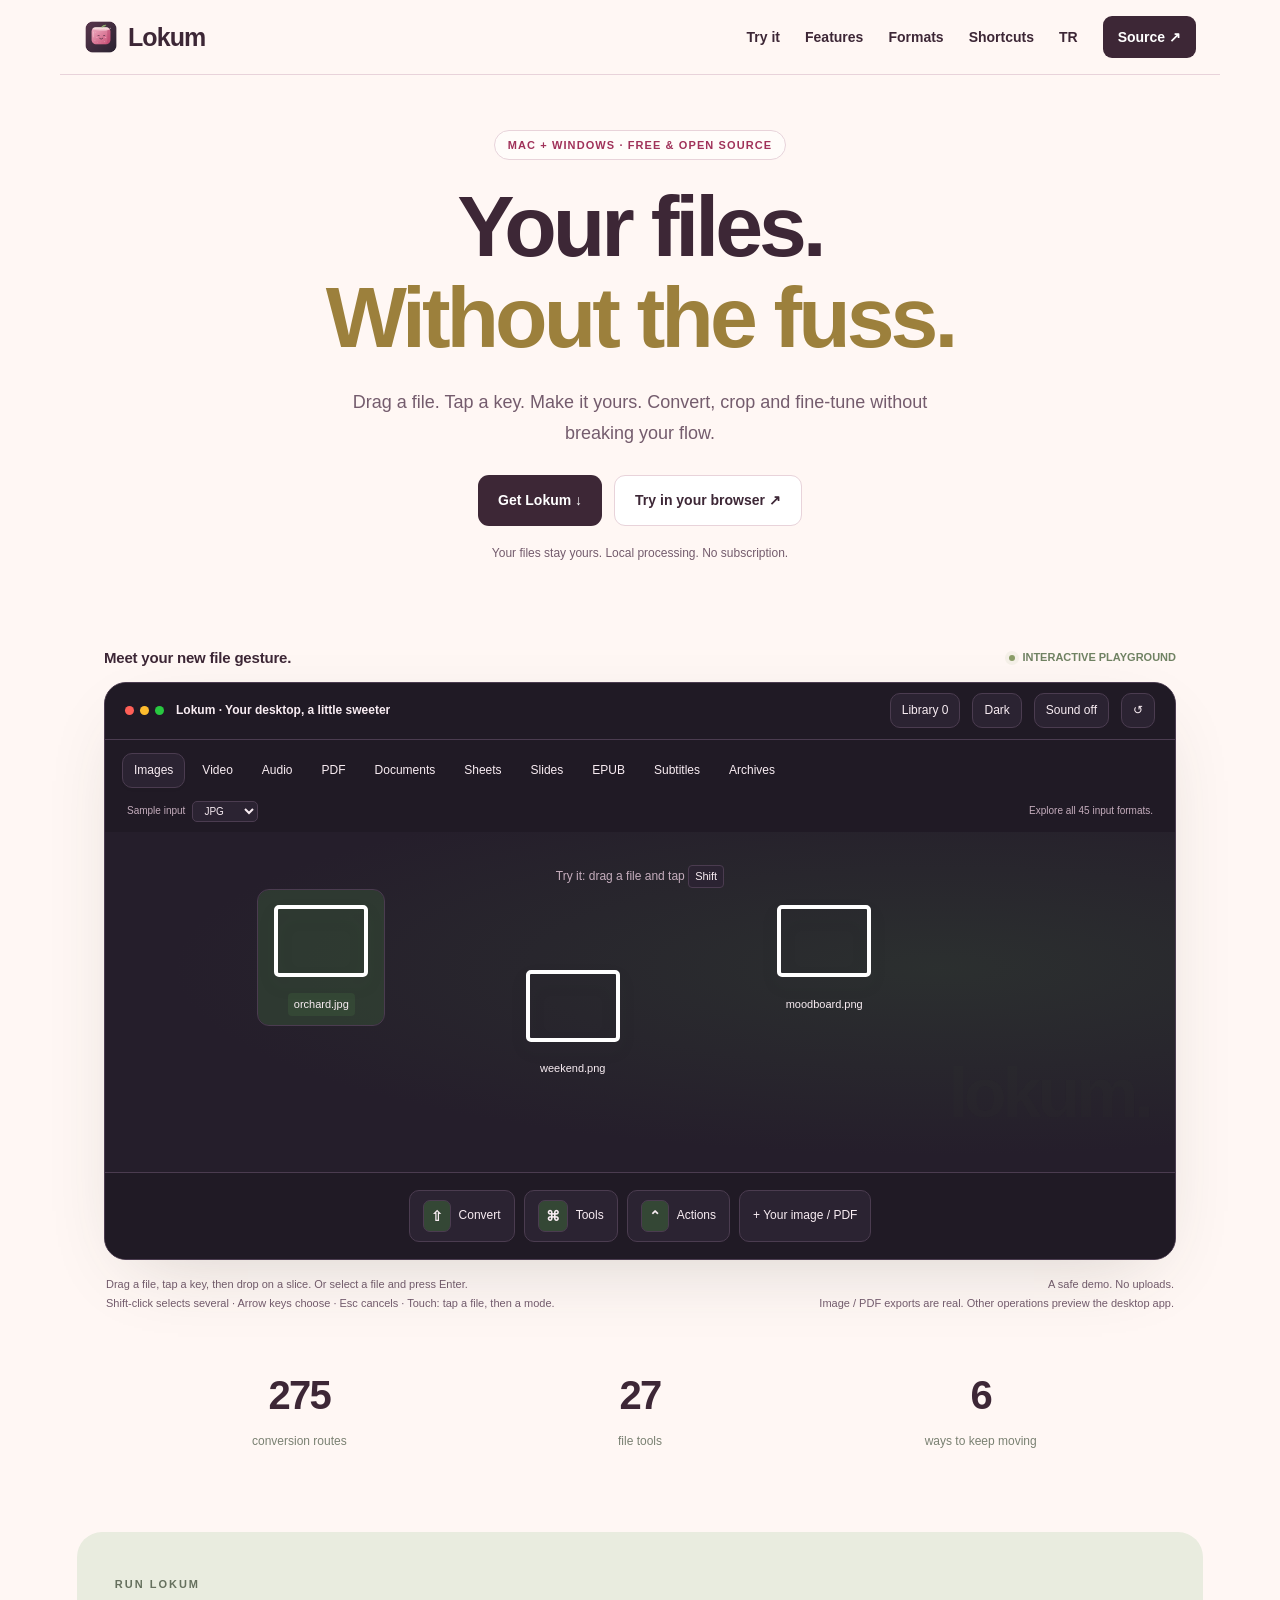
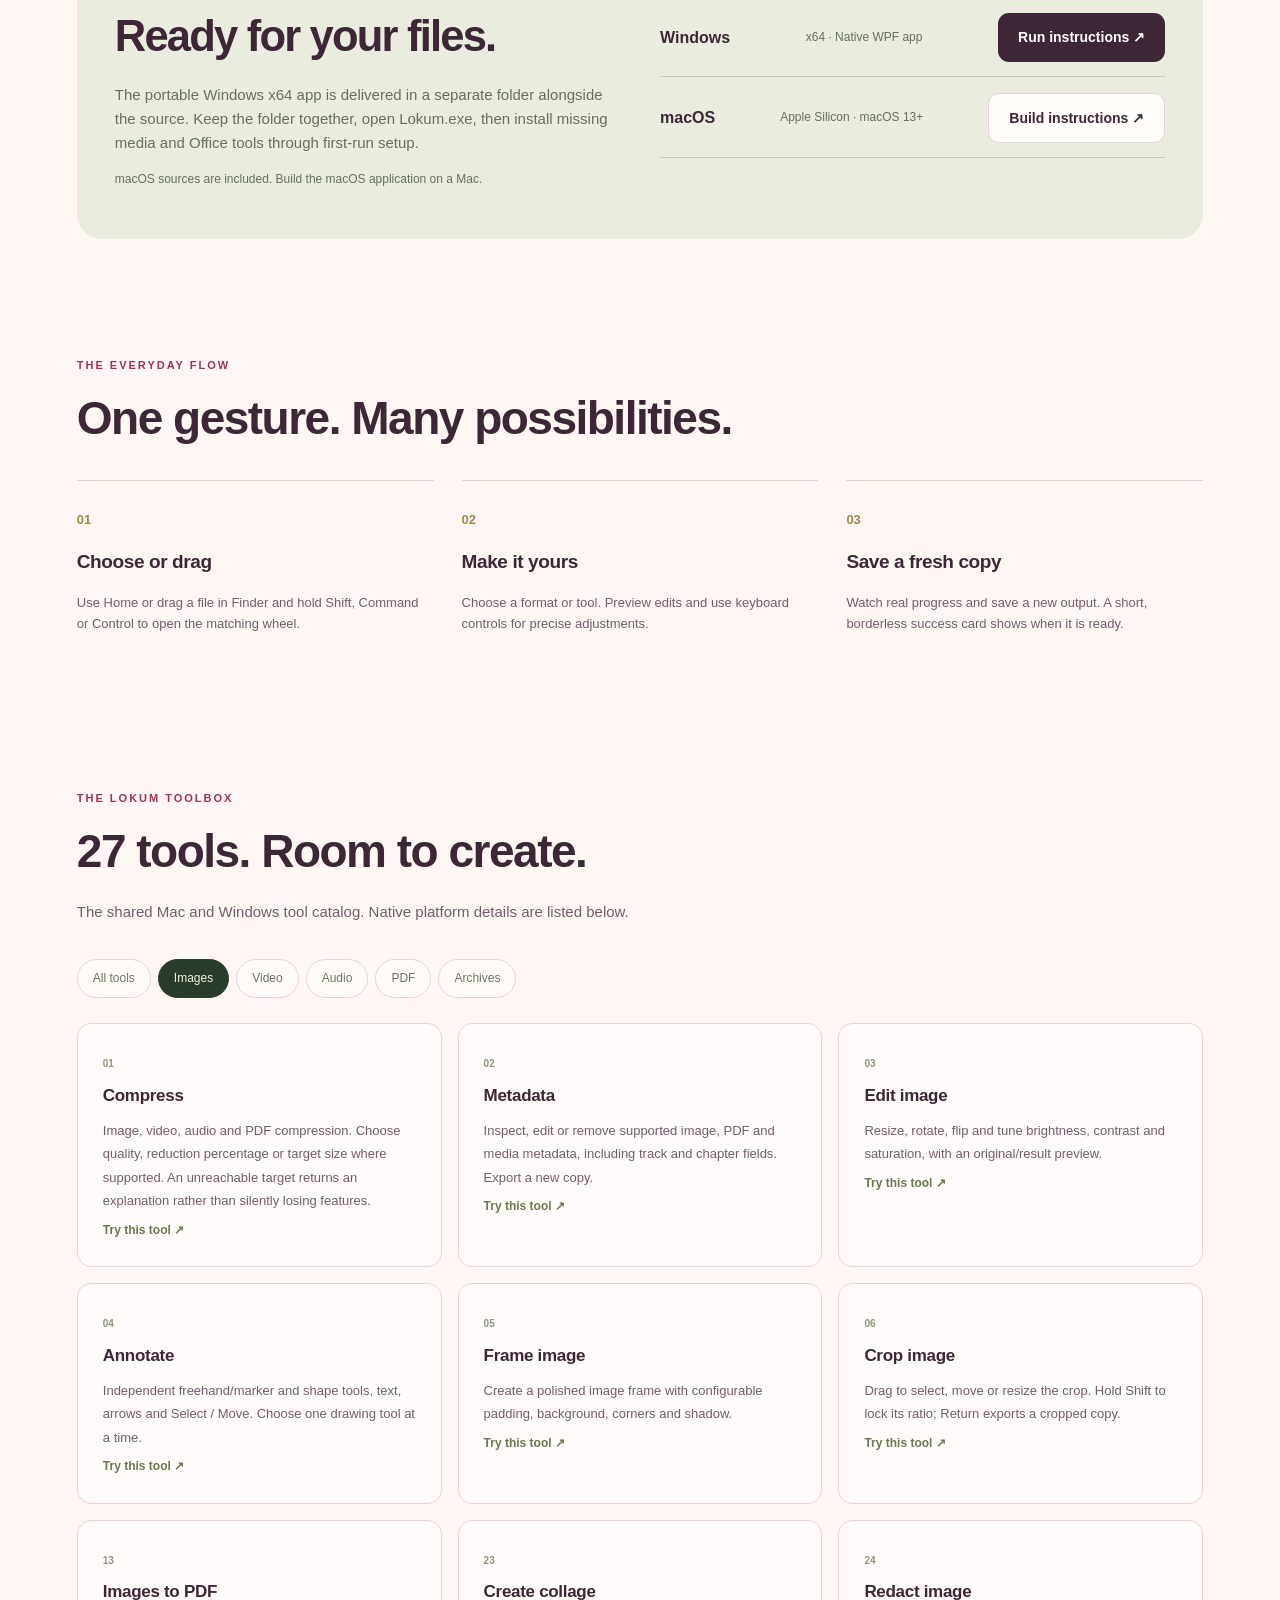
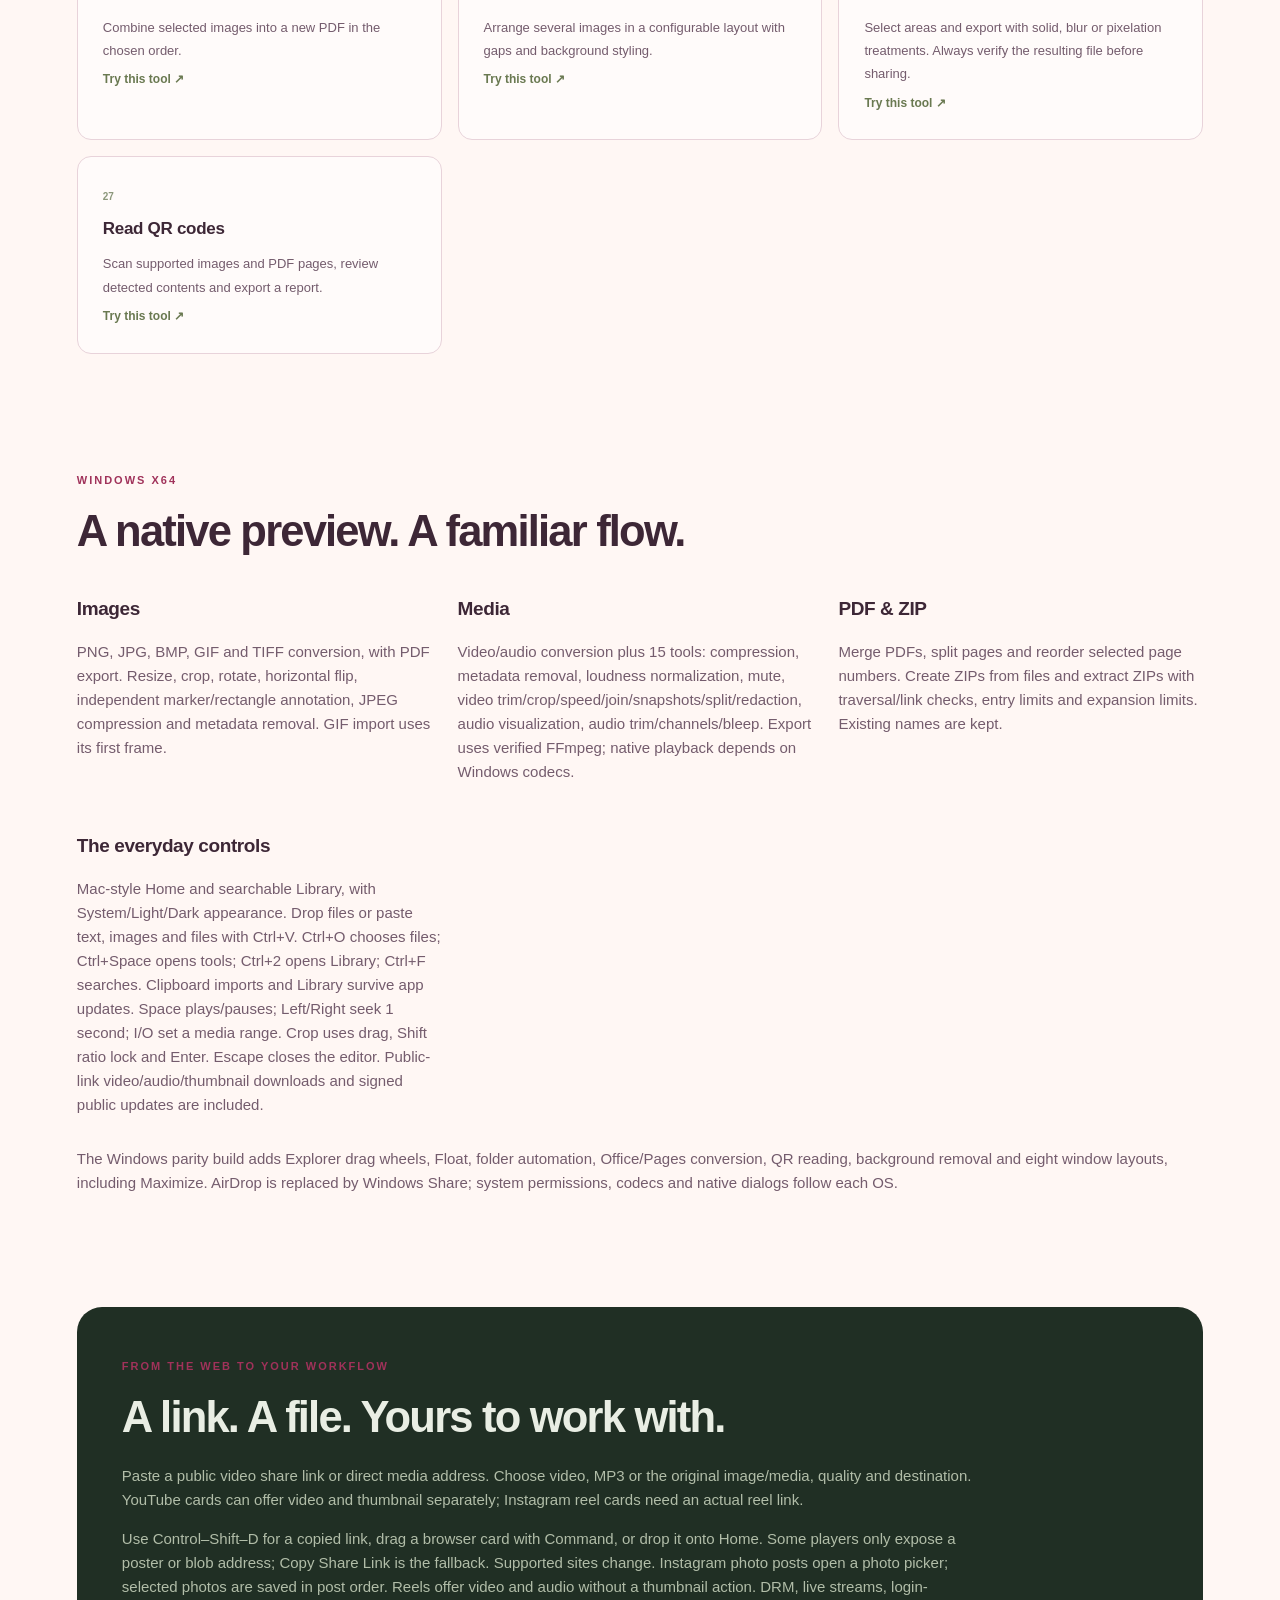
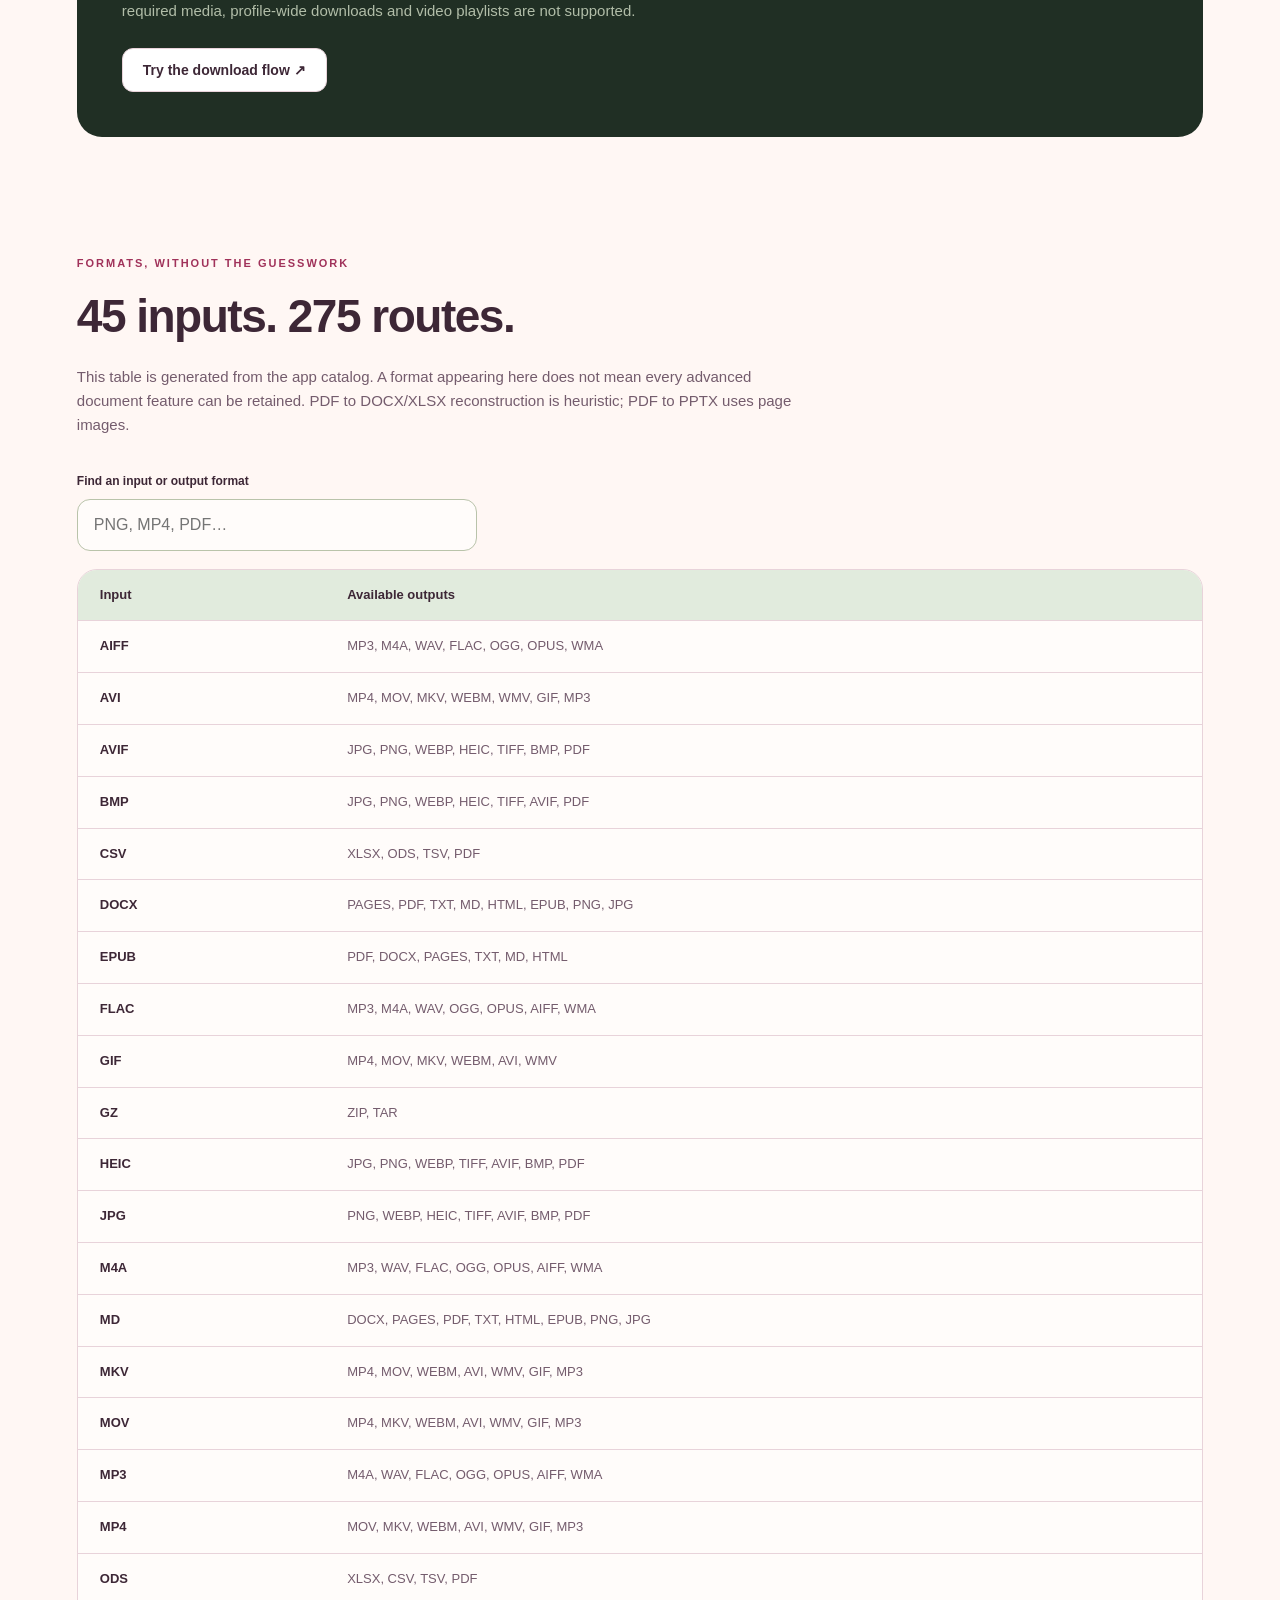
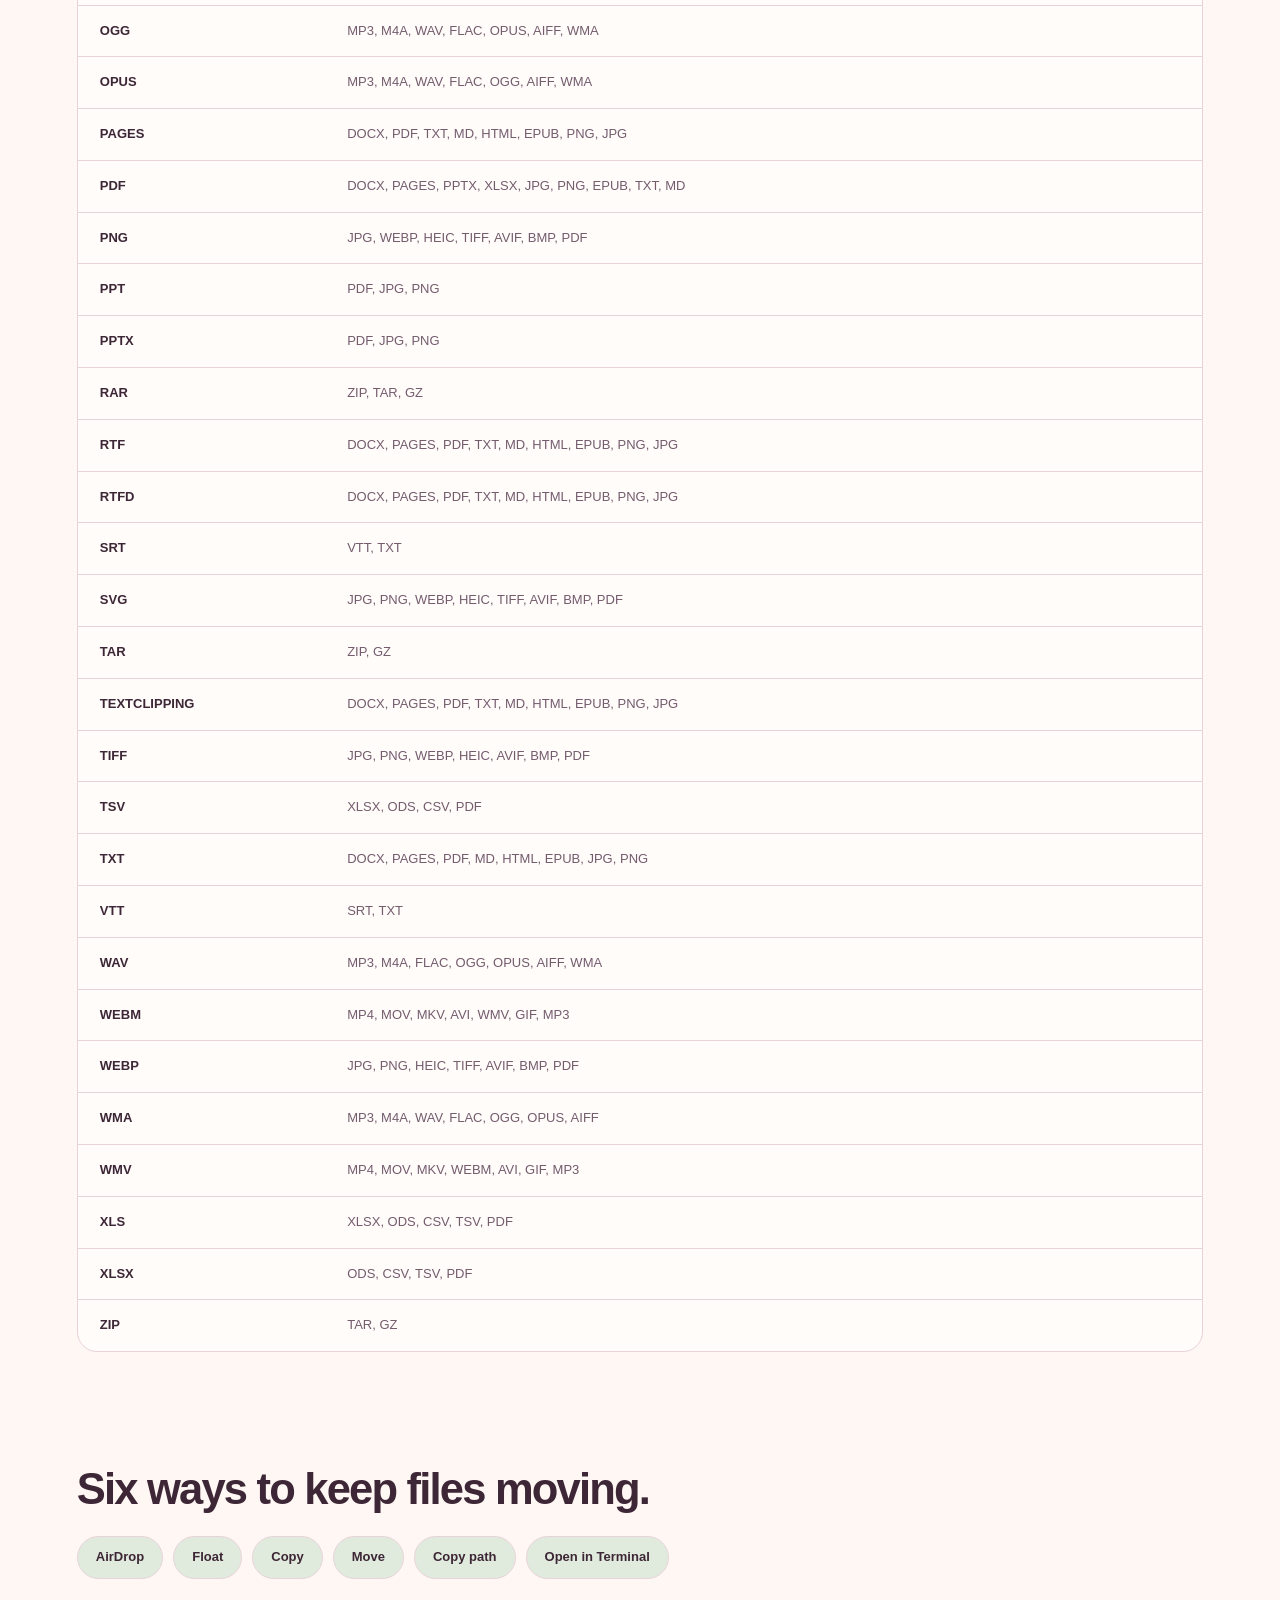
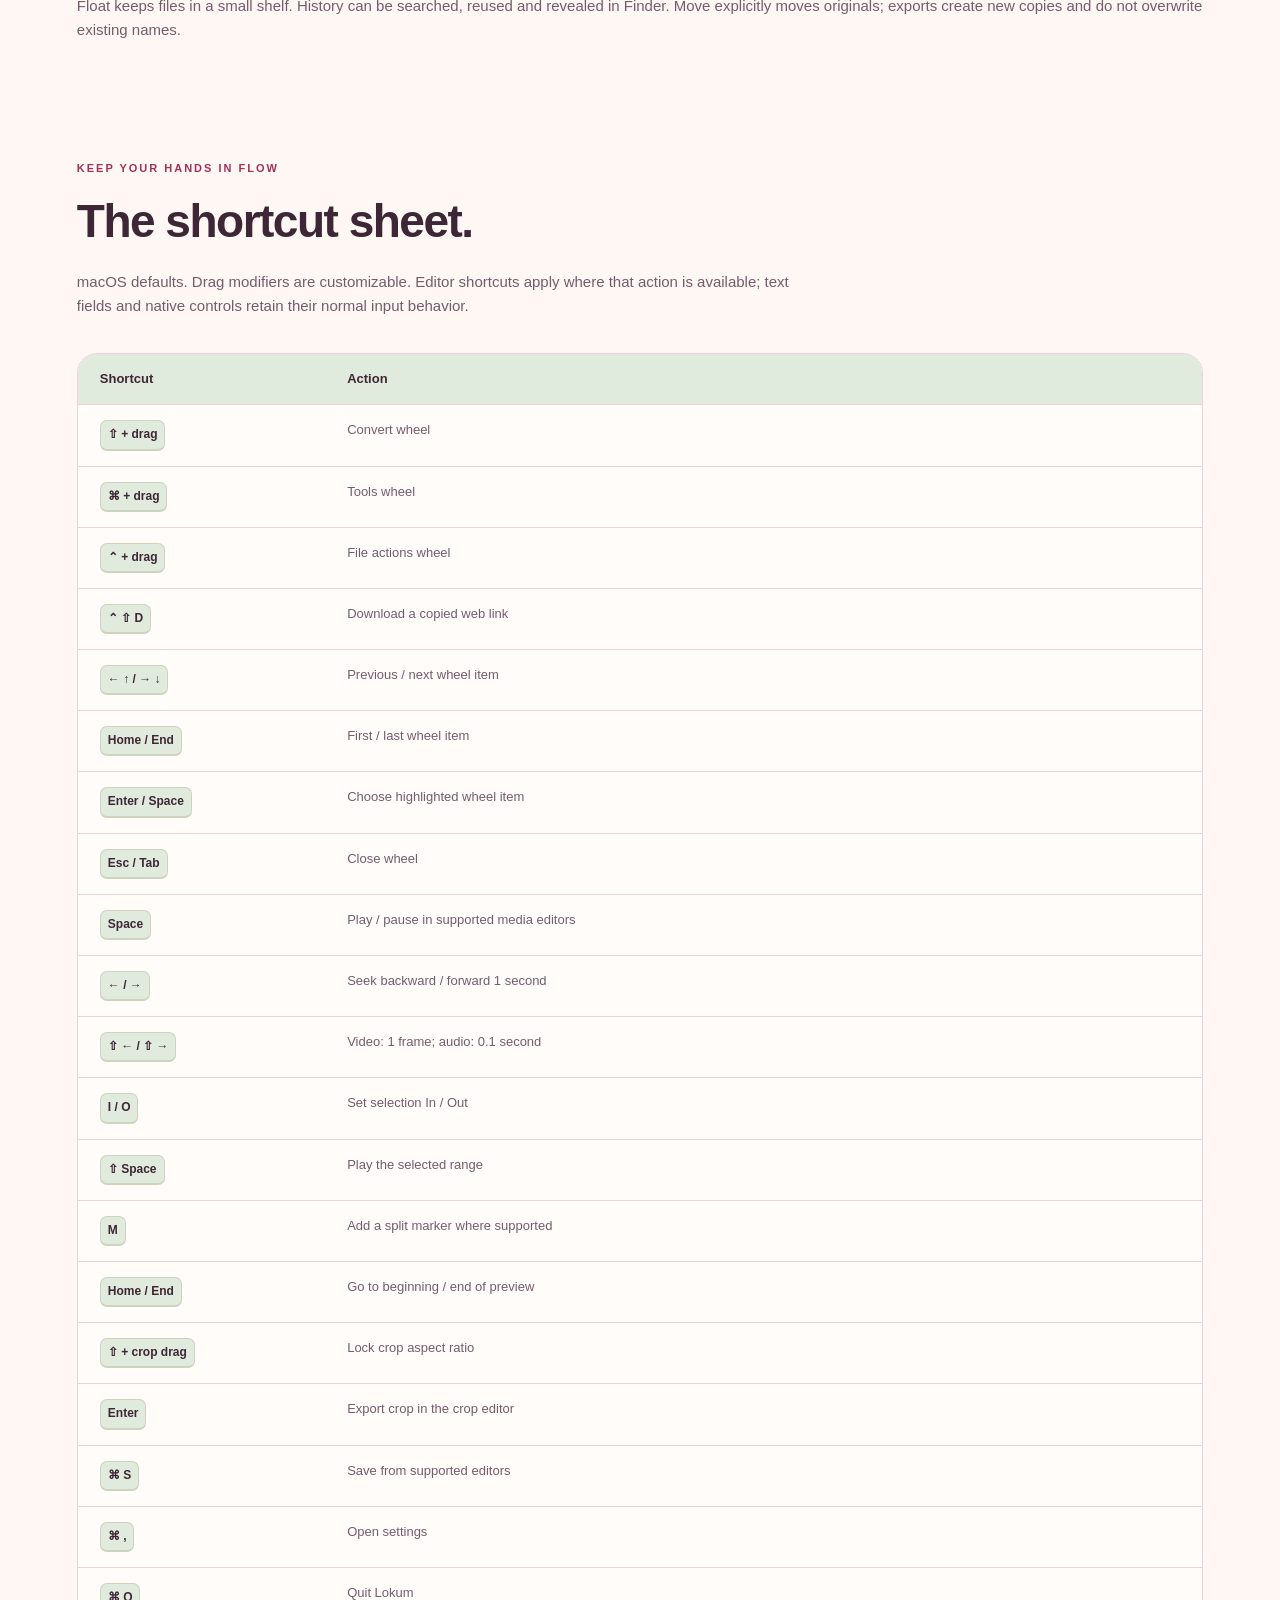
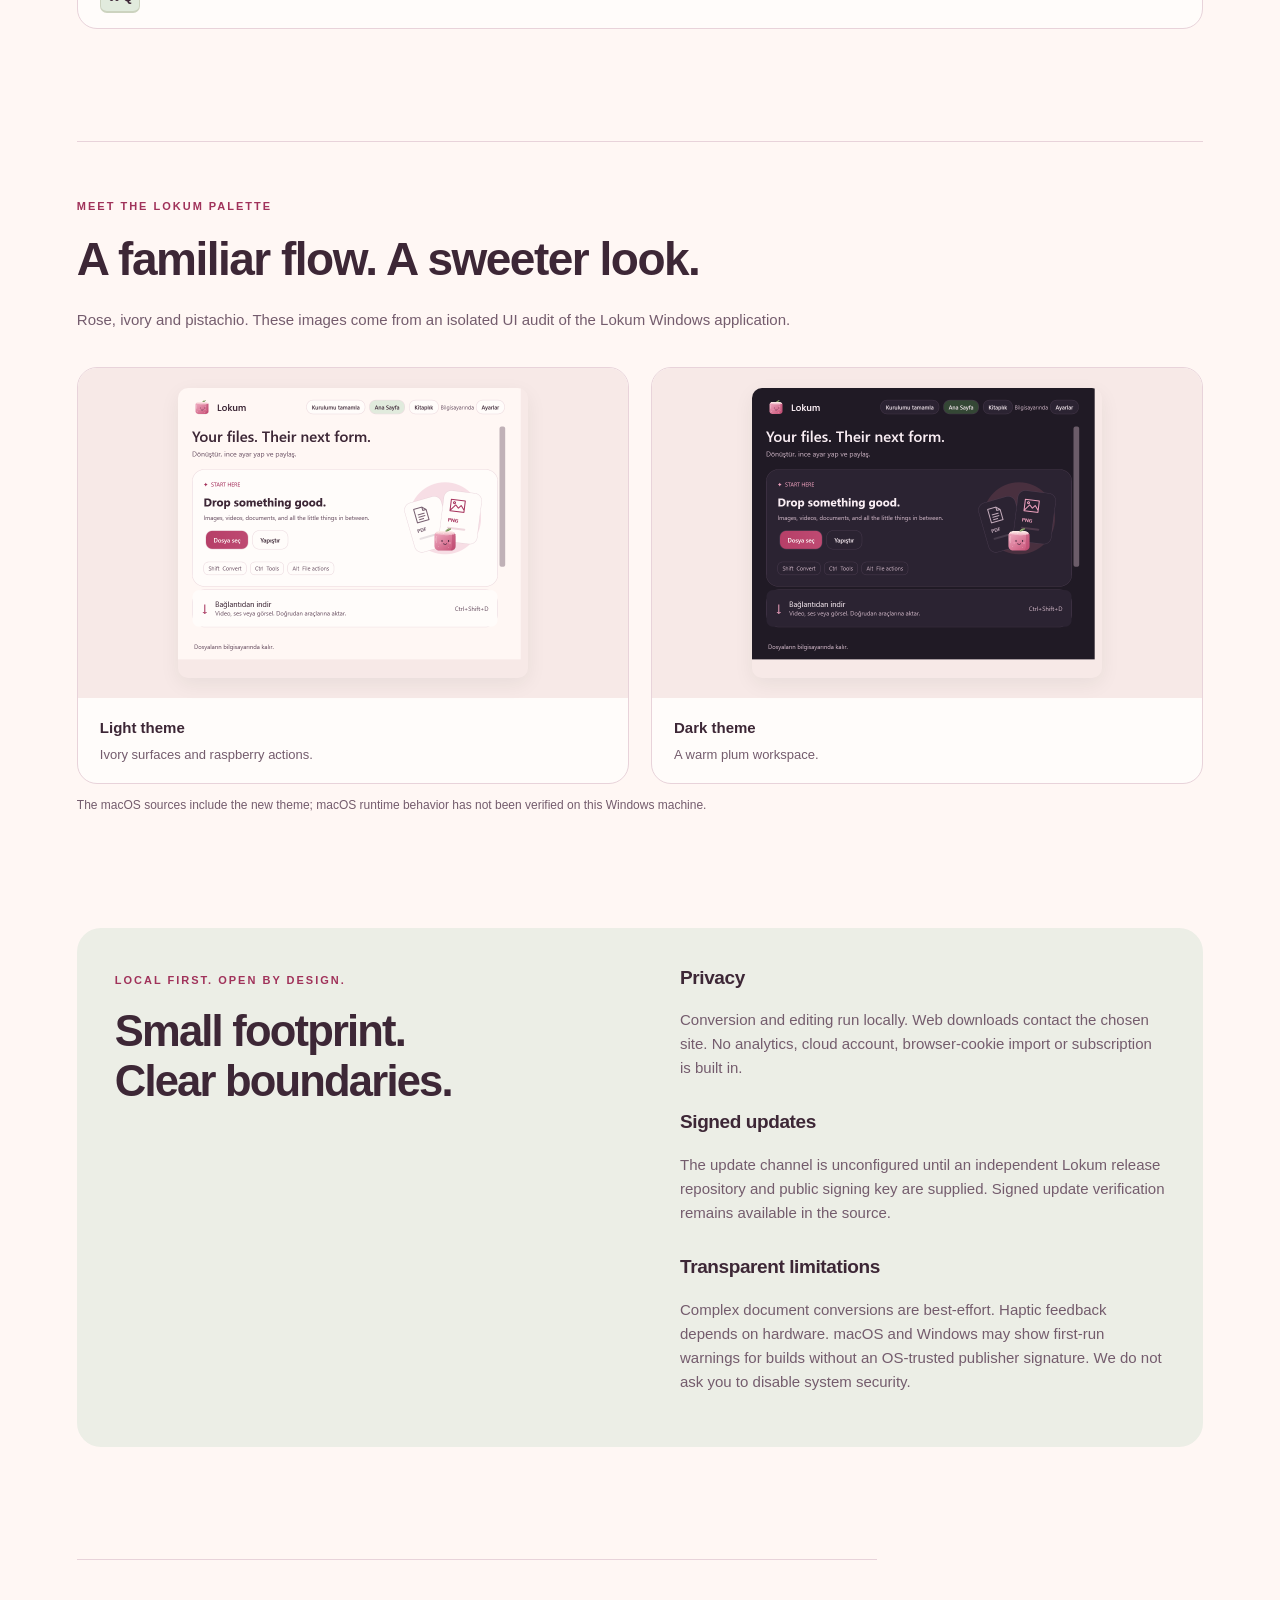
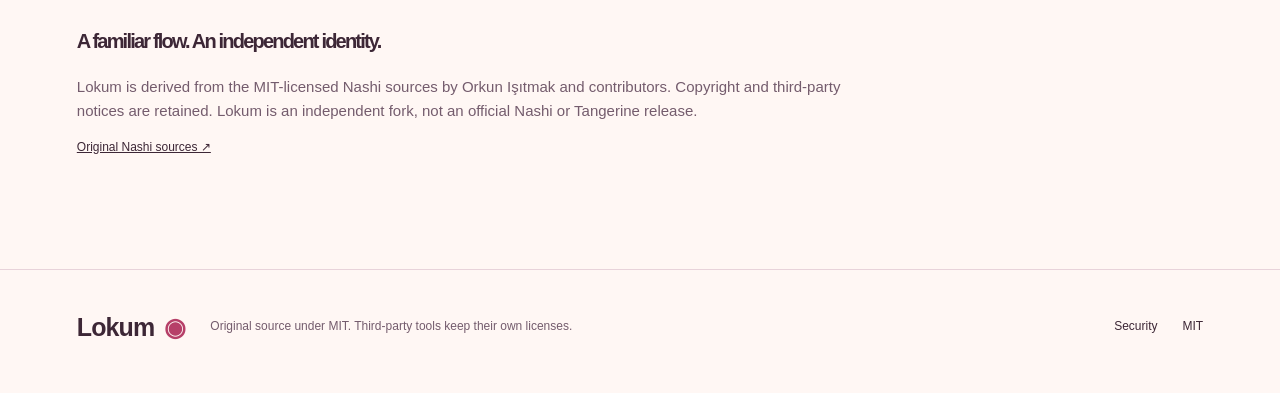
==== docs/index.html @ fe0c487f "Initialize Lokum project and GitHub repository documentation" ====
<!doctype html>
<html lang="en"><head><meta charset="utf-8"><meta name="viewport" content="width=device-width,initial-scale=1">
<meta http-equiv="Content-Security-Policy" content="default-src 'none'; img-src 'self' blob: data:; media-src 'self' blob:; style-src 'self' 'unsafe-inline'; script-src 'self'; connect-src 'self' blob:; base-uri 'none'; form-action 'none'">
<meta name="description" content="Lokum: open-source local file conversion, editing, web downloads and a playful drag wheel. All features, formats and keyboard shortcuts.">
<title>Lokum — Your files, a little sweeter</title><link rel="icon" href="assets/lokum.png"><link rel="stylesheet" href="assets/site.css?v=d147eae7d808"><link rel="stylesheet" href="assets/playground.css?v=4dffd81187b9"><script src="assets/vendor/pdf-lib.min.js" defer></script><script src="assets/playground.js?v=4dffd81187b9" defer></script></head>
<body><a class="skip" href="#main">Skip to content</a><header><a class="brand" href="#"><img src="assets/lokum.png" alt="" width="42" height="42">Lokum</a><nav aria-label="Main navigation"><a href="#playground">Try it</a><a href="#features">Features</a><a href="#formats">Formats</a><a href="#shortcuts">Shortcuts</a><a href="tr/index.html">TR</a><a class="nav-github" href="../README.md">Source ↗</a></nav></header>
<main id="main"><section class="hero"><span class="eyebrow">MAC + WINDOWS · FREE & OPEN SOURCE</span><h1>Your files.<br><em>Without the fuss.</em></h1><p class="intro">Drag a file. Tap a key. Make it yours. Convert, crop and fine-tune without breaking your flow.</p><div class="hero-actions"><a class="button primary" href="#download">Get Lokum ↓</a><a class="button secondary" href="#playground">Try in your browser ↗</a></div><p class="subtle">Your files stay yours. Local processing. No subscription.</p></section>
<section id="playground" aria-label="Interactive Lokum demo"><div class="live-loading">Preparing your demo desktop…</div><noscript><p class="demo-noscript">Enable JavaScript to try the interactive playground. Screenshots and instructions are below.</p></noscript></section>
<div class="demo-stats"><div><strong>275</strong><span>conversion routes</span></div><div><strong>27</strong><span>file tools</span></div><div><strong>6</strong><span>ways to keep moving</span></div></div>

<section class="status" id="download"><div><span class="eyebrow">Run Lokum</span><h2>Ready for your files.</h2><p>The portable Windows x64 app is delivered in a separate folder alongside the source. Keep the folder together, open Lokum.exe, then install missing media and Office tools through first-run setup.</p><p class="subtle">macOS sources are included. Build the macOS application on a Mac.</p></div><div class="platforms"><div><strong>Windows</strong><span>x64 · Native WPF app</span><a class="button primary" href="../README.md#çalıştırma">Run instructions ↗</a></div><div><strong>macOS</strong><span>Apple Silicon · macOS 13+</span><a class="button secondary" href="../README.md#kaynaktan-derleme">Build instructions ↗</a></div></div></section>
<section class="flow"><div class="section-heading"><span class="eyebrow">The everyday flow</span><h2>One gesture. Many possibilities.</h2></div><div class="flow-grid"><article><b>01</b><h3>Choose or drag</h3><p>Use Home or drag a file in Finder and hold Shift, Command or Control to open the matching wheel.</p></article><article><b>02</b><h3>Make it yours</h3><p>Choose a format or tool. Preview edits and use keyboard controls for precise adjustments.</p></article><article><b>03</b><h3>Save a fresh copy</h3><p>Watch real progress and save a new output. A short, borderless success card shows when it is ready.</p></article></div></section>
<section id="features"><div class="section-heading"><span class="eyebrow">The Lokum toolbox</span><h2>27 tools. Room to create.</h2><p>The shared Mac and Windows tool catalog. Native platform details are listed below.</p></div><div class="tool-grid"><article class="tool"><span class="tool-number">01</span><h3>Compress</h3><p>Image, video, audio and PDF compression. Choose quality, reduction percentage or target size where supported. An unreachable target returns an explanation rather than silently losing features.</p><button class="try-tool" data-try-tool="compress">Try this tool ↗</button></article><article class="tool"><span class="tool-number">02</span><h3>Metadata</h3><p>Inspect, edit or remove supported image, PDF and media metadata, including track and chapter fields. Export a new copy.</p><button class="try-tool" data-try-tool="removeMetadata">Try this tool ↗</button></article><article class="tool"><span class="tool-number">03</span><h3>Edit image</h3><p>Resize, rotate, flip and tune brightness, contrast and saturation, with an original/result preview.</p><button class="try-tool" data-try-tool="editImage">Try this tool ↗</button></article><article class="tool"><span class="tool-number">04</span><h3>Annotate</h3><p>Independent freehand/marker and shape tools, text, arrows and Select / Move. Choose one drawing tool at a time.</p><button class="try-tool" data-try-tool="annotateImage">Try this tool ↗</button></article><article class="tool"><span class="tool-number">05</span><h3>Frame image</h3><p>Create a polished image frame with configurable padding, background, corners and shadow.</p><button class="try-tool" data-try-tool="frameImage">Try this tool ↗</button></article><article class="tool"><span class="tool-number">06</span><h3>Crop image</h3><p>Drag to select, move or resize the crop. Hold Shift to lock its ratio; Return exports a cropped copy.</p><button class="try-tool" data-try-tool="cropImage">Try this tool ↗</button></article><article class="tool"><span class="tool-number">07</span><h3>Normalize audio</h3><p>Analyze loudness, then export with integrated-loudness, loudness-range and true-peak targets.</p><button class="try-tool" data-try-tool="normalizeAudio">Try this tool ↗</button></article><article class="tool"><span class="tool-number">08</span><h3>Remove audio</h3><p>Create a silent video copy while keeping the video stream.</p><button class="try-tool" data-try-tool="muteVideo">Try this tool ↗</button></article><article class="tool"><span class="tool-number">09</span><h3>Trim video</h3><p>Preview, drag In/Out handles, move the selection and export its range. Keyboard playback, seeking and I/O marks help refine cuts.</p><button class="try-tool" data-try-tool="trimVideo">Try this tool ↗</button></article><article class="tool"><span class="tool-number">10</span><h3>Split PDF</h3><p>Split selected pages into individual files or groups. Specify page ranges and pages per file.</p><button class="try-tool" data-try-tool="splitPDF">Try this tool ↗</button></article><article class="tool"><span class="tool-number">11</span><h3>Organize PDF</h3><p>Reorder, remove and rotate pages. Optional uniform-width output is limited when document features cannot be safely preserved.</p><button class="try-tool" data-try-tool="organizePDF">Try this tool ↗</button></article><article class="tool"><span class="tool-number">12</span><h3>Extract archives</h3><p>Extract ZIP, TAR, GZIP and RAR into a new folder. Path and link validation keeps entries inside that folder.</p><button class="try-tool" data-try-tool="extractArchive">Try this tool ↗</button></article><article class="tool"><span class="tool-number">13</span><h3>Images to PDF</h3><p>Combine selected images into a new PDF in the chosen order.</p><button class="try-tool" data-try-tool="createPDF">Try this tool ↗</button></article><article class="tool"><span class="tool-number">14</span><h3>Merge PDFs</h3><p>Combine several PDFs while preserving supported page content and navigation. Originals remain unchanged.</p><button class="try-tool" data-try-tool="mergePDF">Try this tool ↗</button></article><article class="tool"><span class="tool-number">15</span><h3>Crop video</h3><p>Select a region directly on the video preview. Drag, resize, use Shift ratio lock and Return to export.</p><button class="try-tool" data-try-tool="cropVideo">Try this tool ↗</button></article><article class="tool"><span class="tool-number">16</span><h3>Change speed</h3><p>Change video speed with matching audio tempo and preview controls.</p><button class="try-tool" data-try-tool="changeVideoSpeed">Try this tool ↗</button></article><article class="tool"><span class="tool-number">17</span><h3>Join videos</h3><p>Join multiple clips in order, adapting geometry, frame rate and audio layout to a consistent output.</p><button class="try-tool" data-try-tool="joinVideos">Try this tool ↗</button></article><article class="tool"><span class="tool-number">18</span><h3>Video snapshots</h3><p>Choose timestamps and save still frames as new PNG files.</p><button class="try-tool" data-try-tool="videoSnapshots">Try this tool ↗</button></article><article class="tool"><span class="tool-number">19</span><h3>Split video</h3><p>Split at markers, equal clip counts or intervals. Remove unwanted segments; save separately or join retained clips.</p><button class="try-tool" data-try-tool="splitVideo">Try this tool ↗</button></article><article class="tool"><span class="tool-number">20</span><h3>Audio to video</h3><p>Create a waveform, spectrum, frequency-bar or still-image video from an audio file.</p><button class="try-tool" data-try-tool="audioToVideo">Try this tool ↗</button></article><article class="tool"><span class="tool-number">21</span><h3>Trim audio</h3><p>Waveform preview, In/Out handles and selected-range playback. Optional silence trimming and keyboard seeking.</p><button class="try-tool" data-try-tool="trimAudio">Try this tool ↗</button></article><article class="tool"><span class="tool-number">22</span><h3>Audio channels</h3><p>Convert mono/stereo and set left/right levels, with channel previews.</p><button class="try-tool" data-try-tool="audioChannels">Try this tool ↗</button></article><article class="tool"><span class="tool-number">23</span><h3>Create collage</h3><p>Arrange several images in a configurable layout with gaps and background styling.</p><button class="try-tool" data-try-tool="createCollage">Try this tool ↗</button></article><article class="tool"><span class="tool-number">24</span><h3>Redact image</h3><p>Select areas and export with solid, blur or pixelation treatments. Always verify the resulting file before sharing.</p><button class="try-tool" data-try-tool="redactImage">Try this tool ↗</button></article><article class="tool"><span class="tool-number">25</span><h3>Redact video</h3><p>Define rectangular regions and time ranges for solid, blur or pixelated redaction.</p><button class="try-tool" data-try-tool="redactVideo">Try this tool ↗</button></article><article class="tool"><span class="tool-number">26</span><h3>Redact audio</h3><p>Choose intervals to replace with a bleep or silence; preserve the rest of the audio.</p><button class="try-tool" data-try-tool="redactAudio">Try this tool ↗</button></article><article class="tool"><span class="tool-number">27</span><h3>Read QR codes</h3><p>Scan supported images and PDF pages, review detected contents and export a report.</p><button class="try-tool" data-try-tool="readQRCode">Try this tool ↗</button></article></div></section>
<section id="windows" class="actions"><span class="eyebrow">Windows x64</span><h2>A native preview. A familiar flow.</h2><div class="tool-grid"><article><h3>Images</h3><p>PNG, JPG, BMP, GIF and TIFF conversion, with PDF export. Resize, crop, rotate, horizontal flip, independent marker/rectangle annotation, JPEG compression and metadata removal. GIF import uses its first frame.</p></article><article><h3>Media</h3><p>Video/audio conversion plus 15 tools: compression, metadata removal, loudness normalization, mute, video trim/crop/speed/join/snapshots/split/redaction, audio visualization, audio trim/channels/bleep. Export uses verified FFmpeg; native playback depends on Windows codecs.</p></article><article><h3>PDF & ZIP</h3><p>Merge PDFs, split pages and reorder selected page numbers. Create ZIPs from files and extract ZIPs with traversal/link checks, entry limits and expansion limits. Existing names are kept.</p></article><article><h3>The everyday controls</h3><p>Mac-style Home and searchable Library, with System/Light/Dark appearance. Drop files or paste text, images and files with Ctrl+V. Ctrl+O chooses files; Ctrl+Space opens tools; Ctrl+2 opens Library; Ctrl+F searches. Clipboard imports and Library survive app updates. Space plays/pauses; Left/Right seek 1 second; I/O set a media range. Crop uses drag, Shift ratio lock and Enter. Escape closes the editor. Public-link video/audio/thumbnail downloads and signed public updates are included.</p></article></div><p>The Windows parity build adds Explorer drag wheels, Float, folder automation, Office/Pages conversion, QR reading, background removal and eight window layouts, including Maximize. AirDrop is replaced by Windows Share; system permissions, codecs and native dialogs follow each OS.</p></section>
<section class="web-feature"><span class="eyebrow">From the web to your workflow</span><h2>A link. A file. Yours to work with.</h2><p>Paste a public video share link or direct media address. Choose video, MP3 or the original image/media, quality and destination. YouTube cards can offer video and thumbnail separately; Instagram reel cards need an actual reel link.</p><p>Use Control–Shift–D for a copied link, drag a browser card with Command, or drop it onto Home. Some players only expose a poster or blob address; Copy Share Link is the fallback. Supported sites change. Instagram photo posts open a photo picker; selected photos are saved in post order. Reels offer video and audio without a thumbnail action. DRM, live streams, login-required media, profile-wide downloads and video playlists are not supported.</p><button id="try-download" class="button secondary">Try the download flow ↗</button></section>
<section id="formats"><div class="section-heading"><span class="eyebrow">Formats, without the guesswork</span><h2>45 inputs. 275 routes.</h2><p>This table is generated from the app catalog. A format appearing here does not mean every advanced document feature can be retained. PDF to DOCX/XLSX reconstruction is heuristic; PDF to PPTX uses page images.</p></div><label class="search-label" for="format-search">Find an input or output format</label><input id="format-search" type="search" placeholder="PNG, MP4, PDF…" autocomplete="off"><div class="table-wrap"><table id="format-table"><thead><tr><th>Input</th><th>Available outputs</th></tr></thead><tbody><tr><th scope="row">AIFF</th><td>MP3, M4A, WAV, FLAC, OGG, OPUS, WMA</td></tr><tr><th scope="row">AVI</th><td>MP4, MOV, MKV, WEBM, WMV, GIF, MP3</td></tr><tr><th scope="row">AVIF</th><td>JPG, PNG, WEBP, HEIC, TIFF, BMP, PDF</td></tr><tr><th scope="row">BMP</th><td>JPG, PNG, WEBP, HEIC, TIFF, AVIF, PDF</td></tr><tr><th scope="row">CSV</th><td>XLSX, ODS, TSV, PDF</td></tr><tr><th scope="row">DOCX</th><td>PAGES, PDF, TXT, MD, HTML, EPUB, PNG, JPG</td></tr><tr><th scope="row">EPUB</th><td>PDF, DOCX, PAGES, TXT, MD, HTML</td></tr><tr><th scope="row">FLAC</th><td>MP3, M4A, WAV, OGG, OPUS, AIFF, WMA</td></tr><tr><th scope="row">GIF</th><td>MP4, MOV, MKV, WEBM, AVI, WMV</td></tr><tr><th scope="row">GZ</th><td>ZIP, TAR</td></tr><tr><th scope="row">HEIC</th><td>JPG, PNG, WEBP, TIFF, AVIF, BMP, PDF</td></tr><tr><th scope="row">JPG</th><td>PNG, WEBP, HEIC, TIFF, AVIF, BMP, PDF</td></tr><tr><th scope="row">M4A</th><td>MP3, WAV, FLAC, OGG, OPUS, AIFF, WMA</td></tr><tr><th scope="row">MD</th><td>DOCX, PAGES, PDF, TXT, HTML, EPUB, PNG, JPG</td></tr><tr><th scope="row">MKV</th><td>MP4, MOV, WEBM, AVI, WMV, GIF, MP3</td></tr><tr><th scope="row">MOV</th><td>MP4, MKV, WEBM, AVI, WMV, GIF, MP3</td></tr><tr><th scope="row">MP3</th><td>M4A, WAV, FLAC, OGG, OPUS, AIFF, WMA</td></tr><tr><th scope="row">MP4</th><td>MOV, MKV, WEBM, AVI, WMV, GIF, MP3</td></tr><tr><th scope="row">ODS</th><td>XLSX, CSV, TSV, PDF</td></tr><tr><th scope="row">OGG</th><td>MP3, M4A, WAV, FLAC, OPUS, AIFF, WMA</td></tr><tr><th scope="row">OPUS</th><td>MP3, M4A, WAV, FLAC, OGG, AIFF, WMA</td></tr><tr><th scope="row">PAGES</th><td>DOCX, PDF, TXT, MD, HTML, EPUB, PNG, JPG</td></tr><tr><th scope="row">PDF</th><td>DOCX, PAGES, PPTX, XLSX, JPG, PNG, EPUB, TXT, MD</td></tr><tr><th scope="row">PNG</th><td>JPG, WEBP, HEIC, TIFF, AVIF, BMP, PDF</td></tr><tr><th scope="row">PPT</th><td>PDF, JPG, PNG</td></tr><tr><th scope="row">PPTX</th><td>PDF, JPG, PNG</td></tr><tr><th scope="row">RAR</th><td>ZIP, TAR, GZ</td></tr><tr><th scope="row">RTF</th><td>DOCX, PAGES, PDF, TXT, MD, HTML, EPUB, PNG, JPG</td></tr><tr><th scope="row">RTFD</th><td>DOCX, PAGES, PDF, TXT, MD, HTML, EPUB, PNG, JPG</td></tr><tr><th scope="row">SRT</th><td>VTT, TXT</td></tr><tr><th scope="row">SVG</th><td>JPG, PNG, WEBP, HEIC, TIFF, AVIF, BMP, PDF</td></tr><tr><th scope="row">TAR</th><td>ZIP, GZ</td></tr><tr><th scope="row">TEXTCLIPPING</th><td>DOCX, PAGES, PDF, TXT, MD, HTML, EPUB, PNG, JPG</td></tr><tr><th scope="row">TIFF</th><td>JPG, PNG, WEBP, HEIC, AVIF, BMP, PDF</td></tr><tr><th scope="row">TSV</th><td>XLSX, ODS, CSV, PDF</td></tr><tr><th scope="row">TXT</th><td>DOCX, PAGES, PDF, MD, HTML, EPUB, JPG, PNG</td></tr><tr><th scope="row">VTT</th><td>SRT, TXT</td></tr><tr><th scope="row">WAV</th><td>MP3, M4A, FLAC, OGG, OPUS, AIFF, WMA</td></tr><tr><th scope="row">WEBM</th><td>MP4, MOV, MKV, AVI, WMV, GIF, MP3</td></tr><tr><th scope="row">WEBP</th><td>JPG, PNG, HEIC, TIFF, AVIF, BMP, PDF</td></tr><tr><th scope="row">WMA</th><td>MP3, M4A, WAV, FLAC, OGG, OPUS, AIFF</td></tr><tr><th scope="row">WMV</th><td>MP4, MOV, MKV, WEBM, AVI, GIF, MP3</td></tr><tr><th scope="row">XLS</th><td>XLSX, ODS, CSV, TSV, PDF</td></tr><tr><th scope="row">XLSX</th><td>ODS, CSV, TSV, PDF</td></tr><tr><th scope="row">ZIP</th><td>TAR, GZ</td></tr></tbody></table></div></section>
<section class="actions"><h2>Six ways to keep files moving.</h2><div class="action-list"><span>AirDrop</span><span>Float</span><span>Copy</span><span>Move</span><span>Copy path</span><span>Open in Terminal</span></div><p>Float keeps files in a small shelf. History can be searched, reused and revealed in Finder. Move explicitly moves originals; exports create new copies and do not overwrite existing names.</p></section>
<section id="shortcuts"><div class="section-heading"><span class="eyebrow">Keep your hands in flow</span><h2>The shortcut sheet.</h2><p>macOS defaults. Drag modifiers are customizable. Editor shortcuts apply where that action is available; text fields and native controls retain their normal input behavior.</p></div><div class="table-wrap"><table><thead><tr><th>Shortcut</th><th>Action</th></tr></thead><tbody><tr><th scope="row"><kbd>⇧ + drag</kbd></th><td>Convert wheel</td></tr><tr><th scope="row"><kbd>⌘ + drag</kbd></th><td>Tools wheel</td></tr><tr><th scope="row"><kbd>⌃ + drag</kbd></th><td>File actions wheel</td></tr><tr><th scope="row"><kbd>⌃ ⇧ D</kbd></th><td>Download a copied web link</td></tr><tr><th scope="row"><kbd>← ↑ / → ↓</kbd></th><td>Previous / next wheel item</td></tr><tr><th scope="row"><kbd>Home / End</kbd></th><td>First / last wheel item</td></tr><tr><th scope="row"><kbd>Enter / Space</kbd></th><td>Choose highlighted wheel item</td></tr><tr><th scope="row"><kbd>Esc / Tab</kbd></th><td>Close wheel</td></tr><tr><th scope="row"><kbd>Space</kbd></th><td>Play / pause in supported media editors</td></tr><tr><th scope="row"><kbd>← / →</kbd></th><td>Seek backward / forward 1 second</td></tr><tr><th scope="row"><kbd>⇧ ← / ⇧ →</kbd></th><td>Video: 1 frame; audio: 0.1 second</td></tr><tr><th scope="row"><kbd>I / O</kbd></th><td>Set selection In / Out</td></tr><tr><th scope="row"><kbd>⇧ Space</kbd></th><td>Play the selected range</td></tr><tr><th scope="row"><kbd>M</kbd></th><td>Add a split marker where supported</td></tr><tr><th scope="row"><kbd>Home / End</kbd></th><td>Go to beginning / end of preview</td></tr><tr><th scope="row"><kbd>⇧ + crop drag</kbd></th><td>Lock crop aspect ratio</td></tr><tr><th scope="row"><kbd>Enter</kbd></th><td>Export crop in the crop editor</td></tr><tr><th scope="row"><kbd>⌘ S</kbd></th><td>Save from supported editors</td></tr><tr><th scope="row"><kbd>⌘ ,</kbd></th><td>Open settings</td></tr><tr><th scope="row"><kbd>⌘ Q</kbd></th><td>Quit Lokum</td></tr></tbody></table></div></section>
<section id="demo" class="showcase"><div class="section-heading"><span class="eyebrow">Meet the Lokum palette</span><h2>A familiar flow. A sweeter look.</h2><p>Rose, ivory and pistachio. These images come from an isolated UI audit of the Lokum Windows application.</p></div><div class="screenshot-grid"><figure class="screenshot-card"><a href="assets/showcase/lokum-windows-light.png"><img src="assets/showcase/lokum-windows-light.png" alt="Lokum Windows light theme" loading="lazy" width="820" height="780"></a><figcaption><strong>Light theme</strong><span>Ivory surfaces and raspberry actions.</span></figcaption></figure><figure class="screenshot-card"><a href="assets/showcase/lokum-windows-dark.png"><img src="assets/showcase/lokum-windows-dark.png" alt="Lokum Windows dark theme" loading="lazy" width="820" height="780"></a><figcaption><strong>Dark theme</strong><span>A warm plum workspace.</span></figcaption></figure></div><p class="subtle">The macOS sources include the new theme; macOS runtime behavior has not been verified on this Windows machine.</p></section>
<section class="trust"><div><span class="eyebrow">Local first. Open by design.</span><h2>Small footprint.<br>Clear boundaries.</h2></div><div><h3>Privacy</h3><p>Conversion and editing run locally. Web downloads contact the chosen site. No analytics, cloud account, browser-cookie import or subscription is built in.</p><h3>Signed updates</h3><p>The update channel is unconfigured until an independent Lokum release repository and public signing key are supplied. Signed update verification remains available in the source.</p><h3>Transparent limitations</h3><p>Complex document conversions are best-effort. Haptic feedback depends on hardware. macOS and Windows may show first-run warnings for builds without an OS-trusted publisher signature. We do not ask you to disable system security.</p></div></section>
<section class="inspiration"><h2>A familiar flow. An independent identity.</h2><p>Lokum is derived from the MIT-licensed Nashi sources by Orkun Işıtmak and contributors. Copyright and third-party notices are retained. Lokum is an independent fork, not an official Nashi or Tangerine release.</p><a href="https://github.com/orkunisitmak/nashi-app">Original Nashi sources ↗</a></section></main>
<footer><a class="brand" href="#">Lokum <span>◉</span></a><p>Original source under MIT. Third-party tools keep their own licenses.</p><a href="../SECURITY.md">Security</a><a href="../LICENSE">MIT</a></footer></body></html>
---- docs/assets/site.css ----
:root{color-scheme:light;--cream:#f5f3e9;--forest:#172a20;--sage:#e4e8d9;--gold:#e4bd59;--line:#d4d8c9;--muted:#5f6d61}*{box-sizing:border-box}html{scroll-behavior:smooth;scroll-padding-top:96px}body{margin:0;background:var(--cream);color:var(--forest);font-family:ui-rounded,-apple-system,BlinkMacSystemFont,"Segoe UI",sans-serif;line-height:1.6}a{color:inherit;text-decoration:none}a:hover{text-decoration:underline;text-underline-offset:5px}a:focus-visible,button:focus-visible,input:focus-visible{outline:3px solid #8f752a;outline-offset:5px}.skip{position:absolute;left:20px;top:-80px;padding:12px;background:var(--gold);z-index:10}.skip:focus{top:12px}header{position:sticky;top:0;z-index:5;display:flex;align-items:center;justify-content:space-between;gap:24px;padding:20px max(6vw,24px);background:#f5f3e9f2;border-bottom:1px solid var(--line);backdrop-filter:blur(14px)}.brand{display:flex;align-items:center;gap:10px;font-size:25px;font-weight:800;letter-spacing:-1px}nav{display:flex;align-items:center;gap:24px;font-size:14px;font-weight:600}.nav-github{background:var(--forest);color:var(--cream);padding:9px 16px;border-radius:40px}main,footer{max-width:1280px;margin:0 auto;padding:0 6vw}section{margin:112px 0}.hero{display:grid;grid-template-columns:1.1fr 1fr;gap:50px;align-items:center;margin:72px 0 108px;min-height:520px}.eyebrow{text-transform:uppercase;letter-spacing:2px;font-size:11px;font-weight:800;color:var(--muted)}h1{font-size:clamp(48px,6.6vw,87px);letter-spacing:-4px;line-height:1.06;margin:18px 0 24px;font-weight:780}h2{font-size:clamp(30px,3.4vw,44px);letter-spacing:-1.8px;line-height:1.15;margin:15px 0 22px}h3{line-height:1.25;letter-spacing:-.4px;font-size:19px}p{color:var(--muted);font-size:15px}.intro{font-size:19px;line-height:1.65;max-width:470px}.hero-actions{display:flex;gap:12px;flex-wrap:wrap;margin:30px 0 18px}.button{display:inline-flex;align-items:center;justify-content:center;padding:13px 21px;border-radius:15px;font-size:14px;font-weight:750;transition:transform .18s,background .18s}.button:hover{transform:translateY(-2px);text-decoration:none}.primary{background:var(--forest);color:var(--cream)}.secondary{background:var(--sage);color:var(--forest);border:1px solid var(--line)}.subtle{font-size:12px}.illustration{position:relative;display:grid;place-items:center;min-height:460px;background:radial-gradient(ellipse at center,#e6e5ce,transparent 69%)}.wheel{position:relative;width:316px;height:316px;border-radius:50%;background:var(--forest);border:11px solid #c9ceba;box-shadow:0 25px 45px #1b30241a;transform:rotate(-8deg)}.wheel:before,.wheel:after{content:"";position:absolute;background:#66705d;inset:0;width:2px;margin:auto;transform:rotate(45deg)}.wheel:after{transform:rotate(-45deg)}.wheel-center{position:absolute;inset:88px;border:5px solid #66705d;border-radius:50%;display:grid;place-items:center;z-index:2;background:#263d2e}.petal{position:absolute;color:var(--cream);font-size:11px;font-weight:750;letter-spacing:1px;z-index:1;transform:rotate(8deg)}.p1{top:35px;left:108px;color:var(--gold)}.p2{right:22px;top:140px}.p3{bottom:35px;left:116px}.p4{left:10px;top:140px}.file{position:absolute;z-index:3;display:flex;align-items:center;gap:10px;padding:16px 22px;background:#fffef8;box-shadow:0 12px 28px #1b302417;border:1px solid var(--line);border-radius:17px;font-size:22px}.file span{font-size:12px;font-weight:650}.float-a{left:0;top:28px;transform:rotate(-7deg);animation:float 6s ease-in-out infinite}.float-b{right:-14px;bottom:70px;transform:rotate(7deg);animation:float 6s ease-in-out -3s infinite}.done{position:absolute;bottom:8px;left:25px;background:var(--sage);border:1px solid #c9ceba;padding:14px 22px;border-radius:16px;font-size:12px;font-weight:650;box-shadow:0 10px 20px #1b30240b}.status{background:var(--forest);color:var(--cream);border-radius:30px;padding:38px;display:grid;grid-template-columns:1fr 1fr;gap:40px}.status p,.status .eyebrow{color:#c7cebf}.platforms{display:flex;flex-direction:column;justify-content:center;gap:16px}.platforms>div{display:flex;align-items:center;justify-content:space-between;gap:10px;flex-wrap:wrap;border-bottom:1px solid #425444;padding-bottom:14px}.platforms span{font-size:12px;color:#c7cebf}.pill{border:1px solid #71835d;padding:3px 10px;border-radius:30px}.muted{opacity:.7}.section-heading{max-width:720px;margin-bottom:35px}.flow-grid{display:grid;grid-template-columns:repeat(3,1fr);gap:28px}.flow-grid article{padding:24px 0;border-top:1px solid var(--line)}.flow b{color:#927226;font-size:13px}.tool-grid{display:grid;grid-template-columns:repeat(3,1fr);gap:16px}.tool{padding:24px;border:1px solid var(--line);border-radius:20px;background:#faf9f1;transition:transform .18s,border-color .18s}.tool:hover{transform:translateY(-3px);border-color:#a5b096}.tool-number{font-size:11px;font-weight:800;color:#7e8b68}.tool h3{margin:10px 0}.tool p{font-size:13px;margin-bottom:0}.web-feature{padding:45px;border-radius:30px;background:var(--sage)}.web-feature p{max-width:850px}.table-wrap{overflow:auto;border:1px solid var(--line);border-radius:20px;background:#faf9f1;margin-top:18px}table{border-collapse:collapse;width:100%;text-align:left;font-size:13px}th,td{padding:15px 22px;border-bottom:1px solid var(--line);vertical-align:top}tbody tr:last-child>*{border-bottom:0}thead{background:var(--sage)}tbody th{font-weight:750;width:22%}tbody td{color:var(--muted)}kbd{font-family:inherit;font-size:12px;white-space:nowrap;background:var(--sage);border:1px solid #ccd3bf;border-bottom-width:2px;border-radius:7px;padding:4px 7px;display:inline-block}.search-label{display:block;font-size:12px;font-weight:750;margin-bottom:8px}input{font:inherit;color:var(--forest);border:1px solid #b9c3aa;border-radius:13px;padding:12px 16px;background:#fffef8;width:min(100%,400px)}.action-list{display:flex;flex-wrap:wrap;gap:10px}.action-list span{border:1px solid var(--line);padding:10px 18px;border-radius:40px;background:var(--sage);font-size:13px;font-weight:650}.trust{display:grid;grid-template-columns:1fr 1fr;gap:80px}.trust h3{margin-top:30px}.trust h3:first-child{margin-top:0}.inspiration{border-top:1px solid var(--line);padding-top:55px;max-width:800px}.inspiration h2{font-size:29px}.inspiration a{text-decoration:underline}footer{display:flex;align-items:center;gap:25px;border-top:1px solid var(--line);padding-top:35px;padding-bottom:45px;font-size:12px}footer p{flex:1;font-size:12px}.brand span{color:#ad8a30}tr[hidden]{display:none}@keyframes float{50%{translate:0 -10px}}@media(max-width:950px){.hero{gap:15px}.wheel{scale:.88}.float-b{right:0}.file{padding:12px}.tool-grid{grid-template-columns:repeat(2,1fr)}nav{gap:16px}.status{grid-template-columns:1fr;gap:20px}h1{letter-spacing:-3px}.trust{gap:35px}}@media(max-width:650px){header{padding:14px 20px}.brand{font-size:22px}nav{gap:12px;font-size:12px}nav a:nth-child(2),nav a:nth-child(3){display:none}.nav-github{padding:7px 11px}main,footer{padding-left:22px;padding-right:22px}.hero{grid-template-columns:1fr;margin-top:45px;gap:18px;min-height:0}.hero h1{font-size:59px}.intro{font-size:17px}.illustration{min-height:405px}.wheel{scale:.92}.float-a{left:6px}.float-b{right:0}.done{left:15px;bottom:0}.tool-grid,.flow-grid,.trust{grid-template-columns:1fr}.tool{padding:22px}.status,.web-feature{padding:28px}.status{border-radius:23px}section{margin:74px 0}.platforms>div{gap:8px}.platforms strong{width:100%}.trust{gap:20px}th,td{padding:13px}footer{flex-wrap:wrap;gap:14px}footer p{flex-basis:100%;order:2;margin:0}}@media(prefers-reduced-motion:reduce){html{scroll-behavior:auto}*,*:before,*:after{animation:none!important;transition:none!important}}
/* Real app media stays static until the visitor starts the demo. */
.showcase{border-top:1px solid var(--line);padding-top:50px}.demo-player{overflow:hidden;border:1px solid var(--line);border-radius:24px;background:var(--cream);box-shadow:0 18px 50px #172a2010}.demo-player video{display:block;width:100%;height:auto;aspect-ratio:16/9;max-height:78vh;background:var(--cream)}.demo-links{display:flex;flex-wrap:wrap;align-items:center;justify-content:space-between;gap:12px;font-size:13px}.demo-links a,.showcase .subtle a{text-decoration:underline;text-underline-offset:4px}.demo-links span{font-size:12px}.demo-transcript{font-size:14px;color:var(--muted);margin:22px 0 35px}.demo-transcript summary{cursor:pointer;font-weight:700;color:var(--forest)}.demo-transcript ol{padding-left:22px}.screenshot-grid{display:grid;grid-template-columns:repeat(2,minmax(0,1fr));gap:22px}.screenshot-card{margin:0;overflow:hidden;border:1px solid var(--line);border-radius:20px;background:#fffef8}.screenshot-card>a{display:flex;align-items:center;justify-content:center;height:330px;padding:20px;background:#e9ecdf}.screenshot-card img{display:block;max-width:100%;max-height:100%;width:auto;height:auto;object-fit:contain;border-radius:10px;box-shadow:0 6px 20px #172a2010}.screenshot-card figcaption{padding:18px 22px}.screenshot-card strong,.screenshot-card span{display:block}.screenshot-card strong{font-size:15px}.screenshot-card span{font-size:13px;color:var(--muted);margin-top:5px}.showcase video:focus-visible,.showcase summary:focus-visible{outline:3px solid #8f752a;outline-offset:4px}@media(max-width:650px){.screenshot-grid{grid-template-columns:1fr}.screenshot-card>a{height:310px}.demo-player{border-radius:14px}.demo-player video{max-height:none}.showcase{padding-top:30px}}

@media(max-width:650px){nav a[href="#shortcuts"]{display:none}.nav-github{white-space:nowrap}}
/* Lokum: rose, ivory and pistachio. The familiar layout stays intact. */
:root{--cream:#FFF7F4;--paper:#FFF7F4;--forest:#3D2736;--ink:#3D2736;--muted:#745C6D;--sage:#E1EBDD;--gold:#B63F68;--pear:#B63F68;--green:#4E6248;--line:#E8D3DA}
body{background:var(--paper);color:var(--ink)}header{background:#FFF7F4F2}.hero h1 em{color:#B63F68}.eyebrow,.tool-number,.flow b{color:#A0325A}.hero .eyebrow{background:#FFFCFA;border-color:var(--line)}.button.primary,.nav-github{background:linear-gradient(110deg,#B63F68,#BE4A72);color:#FFF!important}.button.secondary{background:#FFFCFA;color:#3D2736}.tool,.table-wrap,.screenshot-card,input{background:#FFFCFA}.tool:hover{border-color:#BD7690}.status{background:#332239}.status p,.status .eyebrow,.platforms span{color:#E6CDD9}.platforms>div{border-color:#66475B}.status .button.secondary{color:#3D2736}.web-feature{background:#F7DEE5}.screenshot-card>a{background:#F7E9E7}.brand span{color:#B63F68}a:focus-visible,button:focus-visible,input:focus-visible,.showcase summary:focus-visible{outline-color:#B63F68}.screenshot-card strong{color:var(--ink)}.status .button.secondary{background:#FFFCFA}.live-label{color:#536A4B}.live-label:before{background:#7D965F;box-shadow:0 0 0 4px #7D965F16}
---- docs/assets/playground.css ----
:root{--paper:#f8f8f5;--ink:#222822;--muted:#767c70;--pear:#ddbd64;--green:#283b2b;--line:#e2e4dc}html{scroll-behavior:smooth;scroll-padding-top:90px}body{background:var(--paper);color:var(--ink);font-family:ui-sans-serif,-apple-system,BlinkMacSystemFont,"Segoe UI",sans-serif}header{max-width:1160px;background:var(--paper);border-bottom:1px solid var(--line);padding:16px 24px;position:relative;z-index:4}header nav{gap:25px}.brand{font-weight:730;letter-spacing:-.9px}.brand img{width:34px;height:34px;border-radius:10px}.nav-github{background:var(--ink);color:white!important;border-radius:9px;padding:10px 15px}.hero{display:block!important;max-width:1120px;text-align:center;padding:76px 24px 20px;min-height:0}.hero h1{font-size:clamp(48px,7vw,86px);line-height:1.06;letter-spacing:-4px;font-weight:620;margin:24px auto;max-width:950px}.hero h1 em{font-style:normal;color:#9c803c}.hero .intro{max-width:600px;margin:0 auto;font-size:18px;line-height:1.7}.hero-actions{justify-content:center;margin-top:27px}.hero .eyebrow{font-size:11px;border:1px solid var(--line);padding:8px 13px;border-radius:20px;letter-spacing:1.1px}.button{font-size:14px;border-radius:11px;padding:13px 20px}.button.primary{background:var(--ink);color:#fff}.button.secondary{background:#fff;border:1px solid var(--line)}.hero .subtle{font-size:12px}.illustration{display:none}.live-intro{max-width:1120px;margin:auto;padding:24px 24px 0}.live-title{display:flex;align-items:center;justify-content:space-between;margin-bottom:15px;gap:20px}.live-title h2{font-size:15px;letter-spacing:-.2px;margin:0}.live-label{font-size:11px;font-weight:650;color:#708263;display:flex;align-items:center;gap:7px}.live-label:before{content:"";width:6px;height:6px;border-radius:100%;background:#8b9d67;box-shadow:0 0 0 4px #8b9d6716}.live-subtitle{font-size:12px;color:var(--muted);margin:0}.desktop{border:1px solid #dddccf;border-radius:22px;background:#eeeee7;box-shadow:0 25px 75px -30px #373c313a;overflow:hidden;position:relative;isolation:isolate}.desktop-toolbar{height:57px;background:#ffffffa8;border-bottom:1px solid #d9dbd2;display:flex;align-items:center;padding:0 20px;gap:20px}.window-dots{display:flex;gap:6px}.window-dots i{width:9px;height:9px;background:#d4d7cc;border-radius:100%}.desktop-title{font-size:12px;font-weight:600;flex:1}.desktop-toolbar button,.desktop-tabs button,.keystrip button,.utility-button{font:inherit;font-size:12px;border:1px solid var(--line);background:#ffffffb3;border-radius:8px;padding:7px 11px;cursor:pointer;color:var(--ink)}.desktop-toolbar button:hover,.utility-button:hover{border-color:#a3af8d}.desktop-tabs{display:flex;gap:5px;overflow-x:auto;padding:13px 17px;background:#ffffff40;scrollbar-width:thin}.desktop-tabs button{white-space:nowrap;border-color:transparent;background:transparent}.desktop-tabs button[aria-selected=true]{background:#fff;border-color:#daddd0;box-shadow:0 2px 3px #28302009}.demo-stage{height:340px;position:relative;touch-action:none;user-select:none;background:radial-gradient(ellipse at 78% 40%,#dce1c554,transparent 65%),radial-gradient(ellipse at 22% 78%,#e5d6b564,transparent 60%)}.stage-watermark{position:absolute;bottom:23px;right:25px;font-size:70px;letter-spacing:-4px;font-weight:740;color:#56643e09;pointer-events:none}.demo-file{position:absolute;width:126px;min-height:135px;display:flex;align-items:center;flex-direction:column;gap:9px;border:0;background:transparent;touch-action:none;cursor:grab;padding:9px;border-radius:11px;font:inherit;color:var(--ink)}.demo-file:active{cursor:grabbing}.demo-file[aria-pressed=true]{background:#c5d0b63b;outline:1px solid #b3bd9c77}.demo-file:focus-visible{outline:2px solid #6f814d;outline-offset:3px}.demo-file .file-preview{height:85px;width:94px;display:flex;align-items:center;justify-content:center;filter:drop-shadow(0 8px 8px #26312415);transition:transform .2s}.demo-file:hover .file-preview{transform:translateY(-4px) rotate(-3deg)}.demo-file img{width:94px;height:72px;object-fit:cover;border:4px solid white;border-radius:5px;pointer-events:none}.file-sheet{background:white;width:67px;height:83px;border-radius:4px 14px 4px 4px;border:1px solid #d7d9ce;display:flex;flex-direction:column;align-items:center;justify-content:center;gap:8px;font-size:11px;font-weight:750;color:var(--muted)}.file-sheet svg{width:26px;height:26px}.demo-file .filename{font-size:11px;max-width:125px;text-overflow:ellipsis;overflow:hidden;white-space:nowrap;padding:3px 6px;border-radius:4px}.demo-file[aria-pressed=true] .filename{background:#6b7c50;color:white}.drag-ghost{position:fixed;z-index:9999;pointer-events:none;width:64px;opacity:.85;filter:drop-shadow(0 5px 7px #0004)}.stage-tip{position:absolute;top:33px;width:100%;text-align:center;color:#848779;font-size:12px;pointer-events:none}.stage-tip kbd{background:#fff8;border:1px solid #d8dacd;padding:2px 6px;border-radius:4px;font-size:11px}.keystrip{display:flex;justify-content:center;gap:9px;padding:17px;background:#fafaf6d9;border-top:1px solid #d9dbd2;flex-wrap:wrap}.keystrip button{padding:9px 13px;display:flex;align-items:center;gap:8px;background:white}.keystrip button[aria-pressed=true]{background:#273a2c;color:#f9f4de;border-color:#273a2c}.keystrip kbd{font:inherit;font-size:14px;font-weight:600}.demo-bottomline{display:flex;justify-content:space-between;gap:15px;margin:15px 2px 0;font-size:11px;color:var(--muted);line-height:1.7}.demo-bottomline span:last-child{text-align:right}.mode-hint{font-size:11px;text-align:center;color:#8b9180;margin:12px}.demo-wheel{position:fixed;z-index:200;width:360px;height:360px;filter:drop-shadow(0 12px 28px #151e3440);user-select:none;touch-action:none;animation:wheel-in .16s ease-out}.demo-wheel svg{position:absolute;width:100%;height:100%;overflow:visible}.demo-wheel .sector{fill:#19251cf5;stroke:#818a7655;stroke-width:1.1;transition:fill .11s}.demo-wheel .sector.active{fill:#dfbe67}.wheel-option{position:absolute;transform:translate(-50%,-50%);border:0;background:none;color:#f2f2e8;width:86px;min-height:58px;text-align:center;display:flex;flex-direction:column;align-items:center;justify-content:center;gap:5px;font-size:9px;font-weight:700;line-height:1.15;text-transform:uppercase;white-space:normal;padding:4px;cursor:pointer}.wheel-option svg{position:static;width:20px;height:20px}.wheel-option.active{color:#18261c}.wheel-option:focus-visible{outline:2px solid #fff;border-radius:9px}.wheel-center{position:absolute!important;left:50%;top:50%;transform:translate(-50%,-50%);width:115px;height:115px;border-radius:50%;background:#15221b;display:flex;align-items:center;justify-content:center;flex-direction:column;color:#fff;text-align:center;gap:5px;font-size:13px;border:1px solid #a7b09633;pointer-events:none}.wheel-center small{font-size:9px;color:#aeb9a6;max-width:90px;text-overflow:ellipsis;overflow:hidden;white-space:nowrap}.wheel-page{position:absolute;bottom:0;left:50%;transform:translate(-50%,22px);border:1px solid #384a37;border-radius:15px;background:#16241b;color:#fff;padding:5px 13px;font-size:11px;cursor:pointer}.demo-toast{position:fixed;bottom:28px;left:50%;transform:translateX(-50%);z-index:600;max-width:calc(100vw - 30px);width:470px;background:#1b2e22;color:#ecf1e7;padding:17px 20px;border:1px solid #425842;border-radius:18px;box-shadow:0 12px 45px #17261c30;display:flex;align-items:center;gap:14px;animation:toast-in .2s ease-out;font-size:14px}.demo-toast .check{width:33px;height:33px;border-radius:50%;background:#93b88b22;color:#b7d8aa;display:grid;place-items:center;font-size:22px}.demo-toast strong{display:block;font-size:14px}.demo-toast small{display:block;color:#a7b7a4;margin-top:3px;font-size:11px}.demo-toast a,.demo-toast button{margin-left:auto;color:#f5e6b5;text-decoration:none;border:0;background:transparent;cursor:pointer;font-size:12px;white-space:nowrap}.demo-toast.leaving{opacity:0;transition:opacity .35s}.demo-dialog{width:min(1040px,calc(100vw - 32px));max-height:calc(100dvh - 48px);padding:0;border:1px solid #3a4c3c;background:#101e17;color:#e9eee7;border-radius:22px;box-shadow:0 25px 100px #0006;overscroll-behavior:contain}.demo-dialog::backdrop{background:#14211977;backdrop-filter:blur(8px)}.editor-header{display:flex;align-items:center;gap:17px;padding:22px 25px;border-bottom:1px solid #354438}.editor-header h2{font-size:25px;letter-spacing:-.6px;margin:0 0 5px}.editor-header p{font-size:12px;color:#9aa897;margin:0}.editor-icon{width:48px;height:48px;border-radius:14px;background:#e1bd6327;color:#dfbd68;display:grid;place-items:center;flex-shrink:0}.editor-icon svg{width:25px;height:25px}.close-editor{order:3;margin-left:auto;background:transparent;border:1px solid #66785d55;color:#c8d3c0;border-radius:50%;width:27px;height:27px;cursor:pointer;flex-shrink:0}.editor-body{display:grid;grid-template-columns:1.5fr 1fr;min-height:330px}.preview-pane{padding:25px;min-width:0;border-right:1px solid #354438}.editor-controls{padding:25px;display:flex;flex-direction:column;gap:19px;overflow-y:auto;max-height:55vh}.editor-label{font-size:10px;text-transform:uppercase;letter-spacing:1.6px;font-weight:700;color:#94a18e;display:block;margin-bottom:17px}.canvas-wrap{position:relative;border:1px solid #40523d;border-radius:9px;overflow:hidden;background:#233428;touch-action:none;max-height:390px}.canvas-wrap canvas{display:block;width:100%;height:auto;touch-action:none}.media-preview{width:100%;max-height:275px;border-radius:9px;display:block;background:#07140c}.editor-controls label{display:flex;flex-direction:column;gap:8px;font-size:12px;color:#bac6b4}.editor-controls input:not([type=checkbox]),.editor-controls select,.editor-controls textarea,.library-search{width:100%;border:1px solid #485944;background:#203026;color:#eff2eb;padding:8px 10px;border-radius:7px;font:inherit;font-size:12px;box-sizing:border-box}.editor-controls input[type=range]{padding:0;accent-color:#e4c06d}.editor-controls input[type=color]{height:35px;padding:3px}.control-row{display:flex;gap:10px}.control-row>*{min-width:0;flex:1}.editor-controls .check-label{flex-direction:row;align-items:center}.editor-controls small,.editor-note{font-size:11px;color:#94a28d;line-height:1.6}.editor-footer{border-top:1px solid #354438;display:flex;align-items:center;padding:18px 25px;gap:15px}.editor-footer .export-button{margin-left:auto;background:#e7c46d;border:0;color:#17261b;padding:12px 20px;font-size:13px;font-weight:700;border-radius:11px;cursor:pointer}.editor-footer .export-button:disabled{opacity:.5;cursor:wait}.editor-footer .reset-button{border:0;background:none;color:#c5d0bd;cursor:pointer}.editor-footer small{color:#9aa991;font-size:10px}.annotation-bar{display:flex;gap:5px;margin:0 0 12px;flex-wrap:wrap}.annotation-bar button,.media-controls button,.page-actions button{font:inherit;border:1px solid #4f6148;background:#223329;color:#dce7d5;border-radius:7px;padding:7px 10px;font-size:11px;cursor:pointer}.annotation-bar button[aria-pressed=true]{background:#ddbd67;color:#122216}.media-controls{display:flex;align-items:center;gap:9px;margin-top:14px}.media-controls input{flex:1;min-width:30px;accent-color:#dec16e}.media-controls span{font-size:11px;font-variant-numeric:tabular-nums;color:#b2bfaa;white-space:nowrap}.trim-track{height:48px;position:relative;background:repeating-linear-gradient(90deg,#60765355 0 2px,transparent 2px 9px),#283c2c;border-radius:7px;margin-top:16px;touch-action:none}.trim-selection{position:absolute;top:0;bottom:0;border:2px solid #e5bd65;background:#e1bd6425;border-radius:5px;min-width:8px;pointer-events:none}.trim-handle{position:absolute;top:0;bottom:0;transform:translateX(-50%);width:18px;border:0;border-radius:5px;background:#e5bd65;color:#152318;cursor:ew-resize;touch-action:none;font-size:12px;font-weight:900;z-index:2}.trim-playhead{position:absolute;top:0;bottom:0;width:1px;background:#e6ecdf;pointer-events:none}.waveform{height:150px;background:#213529;display:flex;align-items:center;gap:3px;padding:15px;border-radius:9px;overflow:hidden}.waveform i{display:block;flex:1;min-width:2px;background:#d5b86f;border-radius:2px;opacity:.7}.pages-preview{display:grid;grid-template-columns:repeat(3,1fr);gap:12px}.paper-page{background:#f8f6ec;color:#394631;border-radius:5px;min-height:125px;padding:18px 12px;font-size:11px;display:flex;align-items:center;justify-content:center;flex-direction:column;gap:8px;border:2px solid transparent;cursor:pointer;position:relative}.paper-page[aria-pressed=true]{border-color:#e7bf60;box-shadow:0 0 0 2px #d7b76733}.paper-page span{font-size:24px;font-weight:700}.paper-page small{color:#788066;font-size:9px}.page-actions{display:flex;gap:4px;margin-top:10px;flex-wrap:wrap}.metadata-list{display:grid;grid-template-columns:1fr 1.4fr;gap:0;font-size:11px;border:1px solid #40533b;border-radius:9px;overflow:hidden}.metadata-list>*{margin:0;padding:12px;border-bottom:1px solid #40533b}.metadata-list dt{color:#a9b9a0}.metadata-list dd{color:#e8efdf}.archive-list{font:12px ui-monospace,monospace;line-height:2;background:#1d3023;border-radius:9px;padding:22px;color:#b9c9af;white-space:pre-wrap}.library-panel{padding:22px}.library-grid{display:grid;grid-template-columns:repeat(3,1fr);gap:10px;margin-top:15px}.library-item{padding:17px;background:#233529;border-radius:9px;border:1px solid #3e5136;color:#dbe5d5;display:flex;flex-direction:column;gap:8px;align-items:flex-start;font-size:11px}.library-item img{width:100%;height:70px;object-fit:contain}.library-item a,.library-item button{color:#efcc79;font:inherit;background:none;border:0;padding:0;cursor:pointer}.library-empty{padding:60px;text-align:center;color:#93a68b;font-size:13px}.float-shelf{position:absolute;bottom:12px;right:12px;z-index:3;background:#fafbf3ed;border:1px solid #c5ceb8;border-radius:14px;padding:12px;box-shadow:0 7px 25px #30402716;max-width:220px}.float-shelf strong{font-size:11px}.float-shelf p{font-size:10px;margin:7px 0}.float-shelf button{border:0;background:none;cursor:pointer;margin-left:8px}.demo-stats{display:grid;grid-template-columns:repeat(3,1fr);max-width:1040px;margin:50px auto 80px;gap:30px;text-align:center;padding:0 24px}.demo-stats strong{display:block;font-size:40px;font-weight:550;letter-spacing:-1.7px}.demo-stats span{font-size:12px;color:#7a8172}.tool{transition:transform .18s,border-color .18s}.tool:hover{transform:translateY(-3px);border-color:#a8b58e}.tool .try-tool{border:0;background:none;color:#6a7951;padding:8px 0 0;font:inherit;font-size:12px;font-weight:650;cursor:pointer}.section-heading h2{font-size:clamp(30px,4vw,46px);letter-spacing:-1.5px;font-weight:580}.showcase{margin-top:70px}.showcase .screenshot-grid{margin-top:30px}.status{background:#e9ecdF;border-color:#daddcd;border-radius:25px;margin-top:70px}.tool-grid{gap:16px}.tool{background:#fff9;border-radius:14px;padding:25px}.tool h3{font-size:17px;letter-spacing:-.3px}.tool-number{font-size:10px;color:#8c977b}.tool p{font-size:13px;line-height:1.8}.flow-grid article{background:none;border:0;border-top:1px solid #d5dacb;padding:25px 0;border-radius:0}.flow-grid article b{color:#9f8a4e}.flow-grid p{font-size:13px}.web-feature{background:#202f24;color:#e9eee4;border-radius:25px}.web-feature p{color:#b1bda8}.web-feature .button{display:inline-block;margin-top:10px}.trust{background:#eceee6}.inspiration{font-size:12px}.inspiration h2{font-size:20px}.inspiration p{max-width:800px}footer{border-top:1px solid var(--line)}button:focus-visible,a:focus-visible,input:focus-visible,select:focus-visible{outline:2px solid #a1ac7b;outline-offset:4px}.demo-noscript{padding:20px;background:#eee2c3}.modebadge{display:inline-block;font-size:9px;border:1px solid #5e7054;color:#b8c8aa;padding:3px 6px;border-radius:5px;margin-top:8px}.result-preview{max-width:100%;border-radius:9px}.demo-progress{width:100%;height:4px;border-radius:4px;accent-color:#e5bd65}.editor-dialog-status{font-size:12px;color:#d9c783;min-height:18px}.live-loading{padding:100px;text-align:center;color:var(--muted)}
@keyframes wheel-in{from{opacity:0;scale:.94}to{opacity:1;scale:1}}@keyframes toast-in{from{opacity:0;translate:0 7px}to{opacity:1;translate:0 0}}
@media(max-width:760px){header{padding:14px 18px}header nav{gap:13px;font-size:11px}header nav a[href="#formats"],header nav a[href="#shortcuts"]{display:none}.hero{padding-top:50px}.hero h1{letter-spacing:-2.4px}.hero .intro{font-size:15px;max-width:350px}.live-intro{padding:15px 13px 0}.live-title{align-items:flex-start}.live-subtitle{display:none}.desktop{border-radius:15px}.desktop-toolbar{padding:0 12px;gap:9px}.desktop-toolbar button{font-size:10px;padding:6px}.desktop-tabs{padding:9px}.desktop-tabs button{font-size:11px;padding:6px 9px}.demo-stage{height:330px}.demo-file{width:104px;min-height:120px}.demo-file img{width:75px;height:60px}.demo-file .file-preview{width:80px;height:75px}.demo-file .filename{max-width:98px;font-size:10px}.keystrip{gap:6px;padding:12px 7px}.keystrip button{font-size:10px;padding:7px 9px;gap:4px}.keystrip kbd{font-size:12px}.demo-bottomline{display:block;margin:12px 5px}.demo-bottomline span{display:block;text-align:left!important}.demo-stats{gap:15px;margin:35px auto 55px}.demo-stats strong{font-size:30px}.demo-stats span{font-size:10px}.editor-body{grid-template-columns:1fr;min-height:0}.preview-pane{border-right:0;border-bottom:1px solid #354438;padding:17px}.editor-controls{max-height:none;padding:20px;gap:16px}.editor-header{padding:19px 17px;gap:12px}.editor-header h2{font-size:21px}.editor-dialog{max-height:calc(100dvh - 24px)}.editor-footer{padding:15px 17px;gap:8px;position:sticky;bottom:0;background:#101e17}.editor-footer small{display:none}.editor-footer .export-button{font-size:12px;padding:11px 13px}.library-grid{grid-template-columns:repeat(2,1fr)}.stage-tip{font-size:10px;top:23px}.demo-wheel{width:min(360px,94vw);height:min(360px,94vw)}.wheel-option{font-size:8px;min-height:50px;gap:3px;width:75px}.wheel-option svg{width:18px;height:18px}.wheel-center{width:99px;height:99px;font-size:11px}.wheel-center small{max-width:80px;font-size:8px}.status{margin-top:40px}.demo-toast{width:calc(100vw - 50px);bottom:15px;padding:13px;gap:10px}.demo-toast strong{font-size:12px}.demo-toast small{font-size:10px}.demo-toast a{font-size:10px}}
@media(prefers-reduced-motion:reduce){html{scroll-behavior:auto}*,*:before,*:after{animation:none!important;transition:none!important}}
/* Keep the playground near the opening fold and maintain readable download copy. */
header{margin:0 auto}.hero{margin:0 auto 32px;padding-top:56px;padding-bottom:5px}#playground{margin:45px 0 0}.status{color:var(--ink)}.status p,.status .eyebrow,.platforms span{color:#66705e}.platforms>div{border-bottom-color:#c5cdb7}.trust{padding:38px;border-radius:24px}.demo-wheel .wheel-center{inset:auto;left:50%;top:50%}.editor-controls input[type=checkbox]{width:auto}.editor-controls input[type=range]{width:100%}
@media(max-width:760px){.hero{padding-top:42px;margin-bottom:20px}#playground{margin-top:30px}main{padding-left:12px;padding-right:12px}.trust{padding:25px}.desktop-title{max-width:130px;white-space:nowrap;overflow:hidden;text-overflow:ellipsis}.hero h1{font-size:clamp(43px,8vw,64px)}header nav a[href="#features"]{display:none}.demo-wheel .wheel-center{inset:auto;left:50%;top:50%}.demo-dialog .media-preview{max-height:225px}}
.sample-format-row{display:flex;align-items:center;justify-content:space-between;padding:0 22px 10px;background:#ffffff40;font-size:10px;color:#8a907f}.sample-format-row label{display:flex;gap:7px;align-items:center}.sample-format-row select{font:inherit;color:#526348;background:#fff8;border:1px solid #d8dece;border-radius:5px;padding:3px 7px;cursor:pointer}.feature-filters{display:flex;gap:7px;flex-wrap:wrap;margin:0 0 25px}.feature-filters button{font:inherit;font-size:12px;padding:9px 15px;border:1px solid var(--line);background:#fff8;border-radius:20px;color:#6b765d;cursor:pointer}.feature-filters button[aria-pressed=true]{background:#293b2a;color:#f2f0df;border-color:#293b2a}article[hidden]{display:none!important}@media(max-width:760px){.sample-format-row{padding:0 15px 8px}.sample-format-row>span{font-size:9px}}
/* Native demo presentation. Palette is generated from the desktop app by
   build-site.py; marketing outside the playground keeps its own appearance. */
.desktop,.demo-wheel,.demo-dialog,.demo-toast{font-family:ui-rounded,"SF Pro Rounded",-apple-system,BlinkMacSystemFont,"Segoe UI",sans-serif}
.desktop{color:var(--demo-ink);background:var(--demo-paper);border-color:var(--demo-line)}
.desktop-toolbar,.desktop-tabs,.sample-format-row,.keystrip{background:var(--demo-paper);border-color:var(--demo-line)}
.desktop-toolbar{gap:12px}.window-dots i:nth-child(1){background:#ff5f57}.window-dots i:nth-child(2){background:#febc2e}.window-dots i:nth-child(3){background:#28c840}
.desktop-toolbar button,.desktop-tabs button,.keystrip button,.demo-dialog .utility-button{color:var(--demo-ink);background:var(--demo-surface);border-color:var(--demo-line);border-radius:10px}
.desktop-tabs button{background:transparent;border-color:transparent}.desktop-tabs button[aria-selected=true]{color:var(--demo-ink);background:var(--demo-surface);border-color:var(--demo-line)}
.desktop .sample-format-row,.stage-tip{color:var(--demo-muted)}.sample-format-row select,.stage-tip kbd{color:var(--demo-ink);background:var(--demo-surface);border-color:var(--demo-line)}
.demo-stage{background:radial-gradient(ellipse at 78% 40%,color-mix(in srgb,var(--demo-sage) 42%,transparent),transparent 65%),var(--demo-inset)}
.demo-file{color:var(--demo-ink)}.demo-file[aria-pressed=true]{background:color-mix(in srgb,var(--demo-sage) 65%,transparent);outline-color:var(--demo-line)}
.demo-file[aria-pressed=true] .filename{background:var(--demo-sage);color:var(--demo-ink)}
.keystrip button[aria-pressed=true]{background:linear-gradient(100deg,#e3b859,#f5d17d);color:#2b351c;border-color:transparent}
.desktop button:focus-visible,.demo-dialog :focus-visible,.demo-wheel button:focus-visible{outline:2px solid #e3b859;outline-offset:3px}
/* The native wheel is 320 points, with a 0.44 outer radius, 0.407 inner
   ratio, rounded corners and area-centroid labels; see wheel-geometry.mjs. */
.demo-wheel{width:320px;height:320px;filter:none;background:transparent;border-radius:50%;backdrop-filter:blur(18px);-webkit-backdrop-filter:blur(18px);clip-path:circle(50%);overflow:visible;--wheel-petal:#252525e0;--wheel-label:#e9e9e9;--wheel-disc:#232323ed}
html[data-demo-theme=light] .demo-wheel{--wheel-petal:#ffffffe0;--wheel-label:#252525;--wheel-disc:#f3f3f3ed}
.demo-wheel:has(.wheel-page){clip-path:none;backdrop-filter:none;-webkit-backdrop-filter:none}
.demo-wheel>svg{pointer-events:none}.wheel-backdrop{fill:color-mix(in srgb,var(--demo-paper) 22%,transparent);stroke:#8080802b;stroke-width:.7}
.demo-wheel .sector{fill:var(--wheel-petal);stroke:#8080803d;stroke-width:.7;pointer-events:all;cursor:pointer;transition:fill .1s ease}
.demo-wheel .sector.active{fill:url(#wheel-gold)}
.demo-wheel .wheel-option{padding:0;border:0;border-radius:0;min-height:0;gap:4px;min-width:0;display:flex;flex-direction:column;align-items:center;justify-content:center;color:var(--wheel-label);font-weight:600;text-transform:none;white-space:normal;background:transparent;overflow:visible}
.demo-wheel .wheel-option.active{color:#2b351c;background:transparent}.wheel-lines{display:block;flex-shrink:0}.wheel-lines>span{display:block;white-space:nowrap}
.demo-wheel .wheel-option svg{position:static;flex-shrink:0;overflow:visible}
.demo-wheel .wheel-center{padding:8px;box-sizing:border-box;border:0;background:var(--wheel-disc);color:var(--wheel-label);font-size:11px;line-height:1.18;gap:0}
.demo-wheel .wheel-center strong{font-weight:600;overflow-wrap:normal;max-width:100%;text-wrap:balance}
.wheel-page{background:var(--demo-surface);color:var(--demo-ink);border-color:var(--demo-line)}
/* Tool windows share the app's left-hand close control, 44pt badge, input
   pill, 21pt heading, split preview, rounded controls and gold action. */
.demo-dialog{width:min(1040px,calc(100vw - 32px));border-color:var(--demo-line);background:var(--demo-paper);color:var(--demo-ink);border-radius:24px}
.editor-header{gap:14px;padding:17px 20px;min-height:82px;box-sizing:border-box;border-color:var(--demo-line)}
.editor-header>div:last-of-type{min-width:0}.editor-header h2{font-size:21px;font-weight:700;letter-spacing:-.5px;line-height:1.15;margin:0 0 6px}
.editor-header p{font-size:11px;line-height:1.3;color:var(--demo-muted)}
.editor-icon{width:44px;height:44px;background:var(--demo-sand);color:#e3b859}.editor-icon svg{width:19px;height:19px}
.close-editor{order:0;margin:0;width:26px;height:26px;padding:0;border:0;color:var(--demo-muted);font-size:21px;line-height:26px;background:transparent}
.editor-file-pill{margin-left:auto;display:flex;align-items:center;gap:5px;white-space:nowrap;border-radius:20px;padding:6px 11px;background:var(--demo-sage);color:var(--demo-muted);font-size:10px;font-weight:600}
.editor-file-pill svg{width:12px;height:12px}.editor-body{grid-template-columns:minmax(0,1fr) 380px}
.preview-pane{padding:24px;background:color-mix(in srgb,var(--demo-inset) 55%,transparent);border-color:var(--demo-line)}
.editor-controls{padding:24px;gap:18px}.editor-label{font-size:10px;letter-spacing:1px;color:var(--demo-muted)}
.editor-filename{display:flex;align-items:center;gap:7px;font-size:11px;color:var(--demo-muted);overflow-wrap:anywhere;margin:16px 0 0}.editor-filename svg{width:13px;height:13px;flex-shrink:0}
.editor-controls label,.editor-controls small,.editor-note,.media-controls span{color:var(--demo-muted)}
.editor-controls input:not([type=checkbox]),.editor-controls select,.editor-controls textarea,.library-search{background:var(--demo-surface);color:var(--demo-ink);border-color:var(--demo-line)}
.editor-controls input[type=range],.media-controls input{accent-color:#e3b859}
.canvas-wrap,.metadata-list,.metadata-list>*,.library-item{border-color:var(--demo-line)}
.canvas-wrap,.archive-list,.waveform,.library-item{background:var(--demo-inset);color:var(--demo-ink)}
.annotation-bar button,.media-controls button,.page-actions button{background:var(--demo-surface);color:var(--demo-ink);border-color:var(--demo-line);border-radius:10px}
.annotation-bar button[aria-pressed=true]{background:linear-gradient(100deg,#e3b859,#f5d17d);color:#2b351c}
.metadata-list dt,.metadata-list dd,.library-empty{color:var(--demo-muted)}
.editor-footer{padding:17px 20px;border-color:var(--demo-line);background:var(--demo-paper)}.editor-footer small,.editor-footer .reset-button{color:var(--demo-muted)}
.editor-footer .export-button{display:flex;align-items:center;justify-content:center;text-align:center;border-radius:13px;font-size:13px;font-weight:600;padding:10px 16px;background:linear-gradient(100deg,#e3b859,#f5d17d);color:#2b351c;box-shadow:0 4px 12px #00000018;transition:transform .15s}
.editor-footer .export-button:hover:not(:disabled){transform:scale(1.015)}.editor-footer .export-button:active:not(:disabled){transform:scale(.97)}
/* Float: the compact thumbnail stack and silver paperclip expand into the
   same narrow, vertically scrolling shelf as the shipping desktop app. */
.float-shelf{position:absolute;right:16px;bottom:12px;z-index:5;width:112px;height:136px;max-width:none;padding:0;border:0;border-radius:24px;box-sizing:border-box;background:transparent;box-shadow:none;color:var(--demo-ink);font-family:inherit;transition:width .18s ease,height .18s ease,background .18s ease;--float-width:156px;outline-offset:3px}
.float-shelf.expanded{width:var(--float-width);height:calc(100% - 24px);background:linear-gradient(145deg,color-mix(in srgb,var(--demo-sand) 85%,var(--demo-paper)),var(--demo-sage));box-shadow:0 8px 28px #0003;border:1px solid var(--demo-line);backdrop-filter:blur(20px)}
.float-shelf button{font:inherit;color:inherit;margin:0;border:0;background:transparent;cursor:pointer;box-sizing:border-box}
.float-artwork{position:relative;width:100%;height:110px;flex-shrink:0}.float-stack{position:absolute;top:8px;left:50%;transform:translateX(-50%);width:100px;height:100px;padding:0}
.float-thumbnail{display:flex;align-items:center;justify-content:center;background:var(--demo-surface);border:1px solid #ffffff4d;border-radius:6px;box-shadow:0 3px 7px #0002;overflow:hidden;box-sizing:border-box}
.float-stack .float-thumbnail{position:absolute;width:72px;height:72px;left:14px;top:14px;transform:translateY(var(--card-offset)) rotate(var(--card-turn))}.float-thumbnail img{width:100%;height:100%;object-fit:cover;pointer-events:none}.float-thumbnail svg{width:30px;height:30px;color:var(--demo-muted)}
.float-clip{position:absolute;top:8px;left:calc(50% + 12px);width:38px;height:60px;overflow:visible;cursor:grab!important;padding:0;filter:drop-shadow(1px 1px 1px #0008)}.float-clip svg{width:100px;height:100px;position:absolute;left:-62px;top:0;pointer-events:none;overflow:visible}.float-clip path{stroke:#d8d9d8;stroke-width:3.2;stroke-linecap:round;fill:none}
.float-counter{position:absolute;left:50%;top:110px;transform:translateX(-50%);min-width:104px;height:24px;padding:2px 10px!important;font-size:11px!important;border-radius:12px;background:var(--demo-surface)!important;color:var(--demo-ink)!important;box-shadow:0 2px 6px #0002}
.float-close,.float-options{position:absolute;top:9px;width:23px;height:23px;opacity:0;pointer-events:none;color:var(--demo-muted)!important;font-size:17px!important}.float-close{left:8px}.float-options{right:8px}
.float-shelf.expanded .float-close,.float-shelf.expanded .float-options{opacity:1;pointer-events:auto}
.float-files,.float-footer{display:none}.float-shelf.expanded .float-files{position:absolute;top:140px;bottom:23px;left:8px;right:8px;display:flex;flex-direction:column;overflow-y:auto;overscroll-behavior:contain;gap:4px;padding:0 4px}
.float-file{display:flex;align-items:center;justify-content:center;gap:8px;flex-direction:column;min-height:108px;padding:7px 5px!important;border-radius:9px;font-size:11px!important;flex-shrink:0;text-align:center}
.float-file .float-thumbnail{width:60px;height:60px;flex-shrink:0}.float-file>span:last-child{line-height:1.2;max-width:100%;overflow-wrap:anywhere;display:-webkit-box;-webkit-line-clamp:2;-webkit-box-orient:vertical;overflow:hidden}.float-file[aria-pressed=true]{background:color-mix(in srgb,#e3b859 28%,transparent)!important}
.float-files.list .float-file{min-height:48px;flex-direction:row;justify-content:flex-start;text-align:left}.float-files.list .float-thumbnail{width:32px;height:32px}.float-files.list .float-thumbnail svg{width:21px;height:21px}
.float-shelf.expanded .float-footer{display:block;position:absolute;bottom:6px;left:0;width:100%;text-align:center;font-size:9px;color:var(--demo-muted)}.float-empty{font-size:11px;text-align:center;color:var(--demo-muted);padding:15px 0}
.float-menu{position:absolute;right:8px;top:33px;background:var(--demo-surface);border:1px solid var(--demo-line);border-radius:9px;padding:5px;z-index:3;box-shadow:0 4px 10px #0002;min-width:85px}.float-menu[hidden]{display:none}.float-menu button{display:block;width:100%;text-align:left;padding:5px;font-size:11px;border-radius:5px}.float-menu button:hover{background:var(--demo-sage)}
.float-preview{padding:24px;text-align:center}.float-preview img,.float-preview video{max-width:100%;max-height:60vh;border-radius:8px}.float-preview>svg{width:80px;height:80px;color:var(--demo-muted)}
@media(max-width:760px){.desktop-toolbar{gap:6px;flex-wrap:wrap;height:auto;min-height:57px;padding:10px}.desktop-title{max-width:125px;min-width:100px}.window-dots{display:none}.desktop-toolbar button{font-size:10px;padding:6px}.editor-body{grid-template-columns:1fr}.editor-header{padding:15px;gap:10px}.editor-header h2{font-size:19px}.editor-icon{width:38px;height:38px}.editor-header p{font-size:10px}.editor-file-pill{font-size:9px;padding:5px 7px}.preview-pane{padding:18px;border-right:0}.editor-controls{padding:18px}.editor-footer{padding:15px;gap:8px}.demo-wheel .wheel-option{gap:4px;min-height:0}.float-shelf.expanded{max-width:calc(100% - 24px)}.sample-format-row>span{max-width:130px;text-align:right}}
.keystrip kbd{background:var(--demo-sage);border:1px solid var(--demo-line);color:var(--demo-ink)}.keystrip button[aria-pressed=true] kbd{background:#ffffff30;border-color:#2b351c22;color:#2b351c}
.editor-footer small{display:flex;align-items:center;gap:6px}.editor-footer small svg{width:12px;height:12px;flex-shrink:0}
.preview-dimensions{float:right;font-size:10px;letter-spacing:0;font-weight:400}.native-ratio-row{display:flex;align-items:center;gap:8px;flex-wrap:wrap;font-size:12px}.native-segments{display:inline-flex;flex-wrap:wrap;background:var(--demo-line);border-radius:6px;overflow:hidden}.native-segments button{font:inherit;font-size:11px;line-height:1.3;border:0;border-radius:5px;padding:3px 7px;background:transparent;color:var(--demo-ink);cursor:pointer}.native-segments button[aria-checked=true]{background:#b69a45;color:#fff}.native-dimensions{display:flex;gap:8px;align-items:center;font-size:11px}.native-dimensions label{flex:1;display:flex;flex-direction:row;align-items:center;gap:7px}.native-dimensions input{min-width:0;padding:3px 8px!important}.native-dimensions>span{color:var(--demo-muted)}.editor-note{white-space:pre-line}.page-actions button:disabled{opacity:.4;cursor:default}.editor-controls .page-actions{margin-top:0}.editor-controls .editor-note{margin:0}
@media(max-width:760px){.editor-footer small{display:none}.native-ratio-row{gap:6px}.native-segments button{padding:5px 6px}}
.canvas-wrap{display:grid;place-items:center;background:#050906;max-height:none}.canvas-wrap canvas{width:auto;height:auto;max-width:100%;max-height:390px}.float-shelf button[hidden]{display:none}
.close-editor{font-size:0;display:grid;place-items:center}.close-editor::before{content:"×";display:grid;place-items:center;width:13px;height:13px;border-radius:50%;font-size:12px;line-height:13px;font-weight:700;background:var(--demo-muted);color:var(--demo-paper)}
.editor-dialog-status{color:var(--demo-muted)}.library-item a,.library-item button{color:var(--demo-ink);text-decoration:underline}
.demo-toast{background:color-mix(in srgb,var(--demo-sage) 60%,var(--demo-paper));color:var(--demo-ink);border:0;border-radius:22px;gap:13px}.demo-toast strong{font-size:13px}.demo-toast small{color:var(--demo-muted)}.demo-toast a,.demo-toast button{color:var(--demo-ink);background:var(--demo-surface);border:1px solid var(--demo-line);padding:7px 10px;border-radius:10px}.demo-toast .check{color:var(--demo-muted);background:var(--demo-sage)}
/* Keep native window chrome and actions visible while long previews scroll. */
.demo-dialog[open]{display:flex;flex-direction:column;overflow:hidden}.editor-header,.editor-footer{flex-shrink:0}.editor-body{flex:1;min-height:0;max-height:calc(100dvh - 206px);overflow:hidden}.editor-body>.preview-pane,.editor-controls{max-height:calc(100dvh - 206px);min-height:0;overflow:auto;box-sizing:border-box}.library-panel{min-height:0;overflow:auto}.float-preview{overflow:auto}
@media(max-width:760px){.editor-body{display:block;overflow:auto}.editor-body>.preview-pane,.editor-controls{max-height:none;overflow:visible}.editor-footer{position:static}}
/* Native transport: full-width scrubber, frame-step buttons and clock below. */
.media-controls{display:grid;grid-template-columns:auto auto auto minmax(0,1fr);gap:10px 8px}.media-controls input{grid-row:1;grid-column:1/-1;width:100%;margin:0 0 3px}.media-controls button{grid-row:2;min-width:34px;min-height:29px;padding:6px 9px;display:grid;place-items:center}.media-controls button svg{width:15px;height:15px}.media-controls .media-toggle svg{fill:currentColor}.media-controls span{grid-row:2;justify-self:end;font-variant-numeric:tabular-nums}.preview-pane>.utility-button{display:block;margin:18px auto 0}
/* Native Lokum theme tokens override the upstream demo's presentation defaults. */
:root{--cream:#FFF7F4;--paper:#FFF7F4;--forest:#3D2736;--ink:#3D2736;--muted:#745C6D;--sage:#E1EBDD;--gold:#B63F68;--pear:#B63F68;--green:#4E6248;--line:#E8D3DA}
.editor-footer .export-button,.annotation-bar button[aria-pressed=true],.keystrip button[aria-pressed=true],.native-segments button[aria-checked=true]{background:linear-gradient(110deg,#B63F68,#BE4A72);color:#FFF}.keystrip button[aria-pressed=true] kbd{color:#FFF;border-color:#FFFFFF66}.editor-icon{color:#B63F68}.editor-controls input[type=range],.media-controls input{accent-color:#B63F68}.float-file[aria-pressed=true]{background:color-mix(in srgb,#B63F68 28%,transparent)!important}.demo-wheel .wheel-option.active{color:#FFF}.demo-file:focus-visible{outline-color:#B63F68}.desktop-toolbar button:hover,.utility-button:hover{border-color:#B47790}
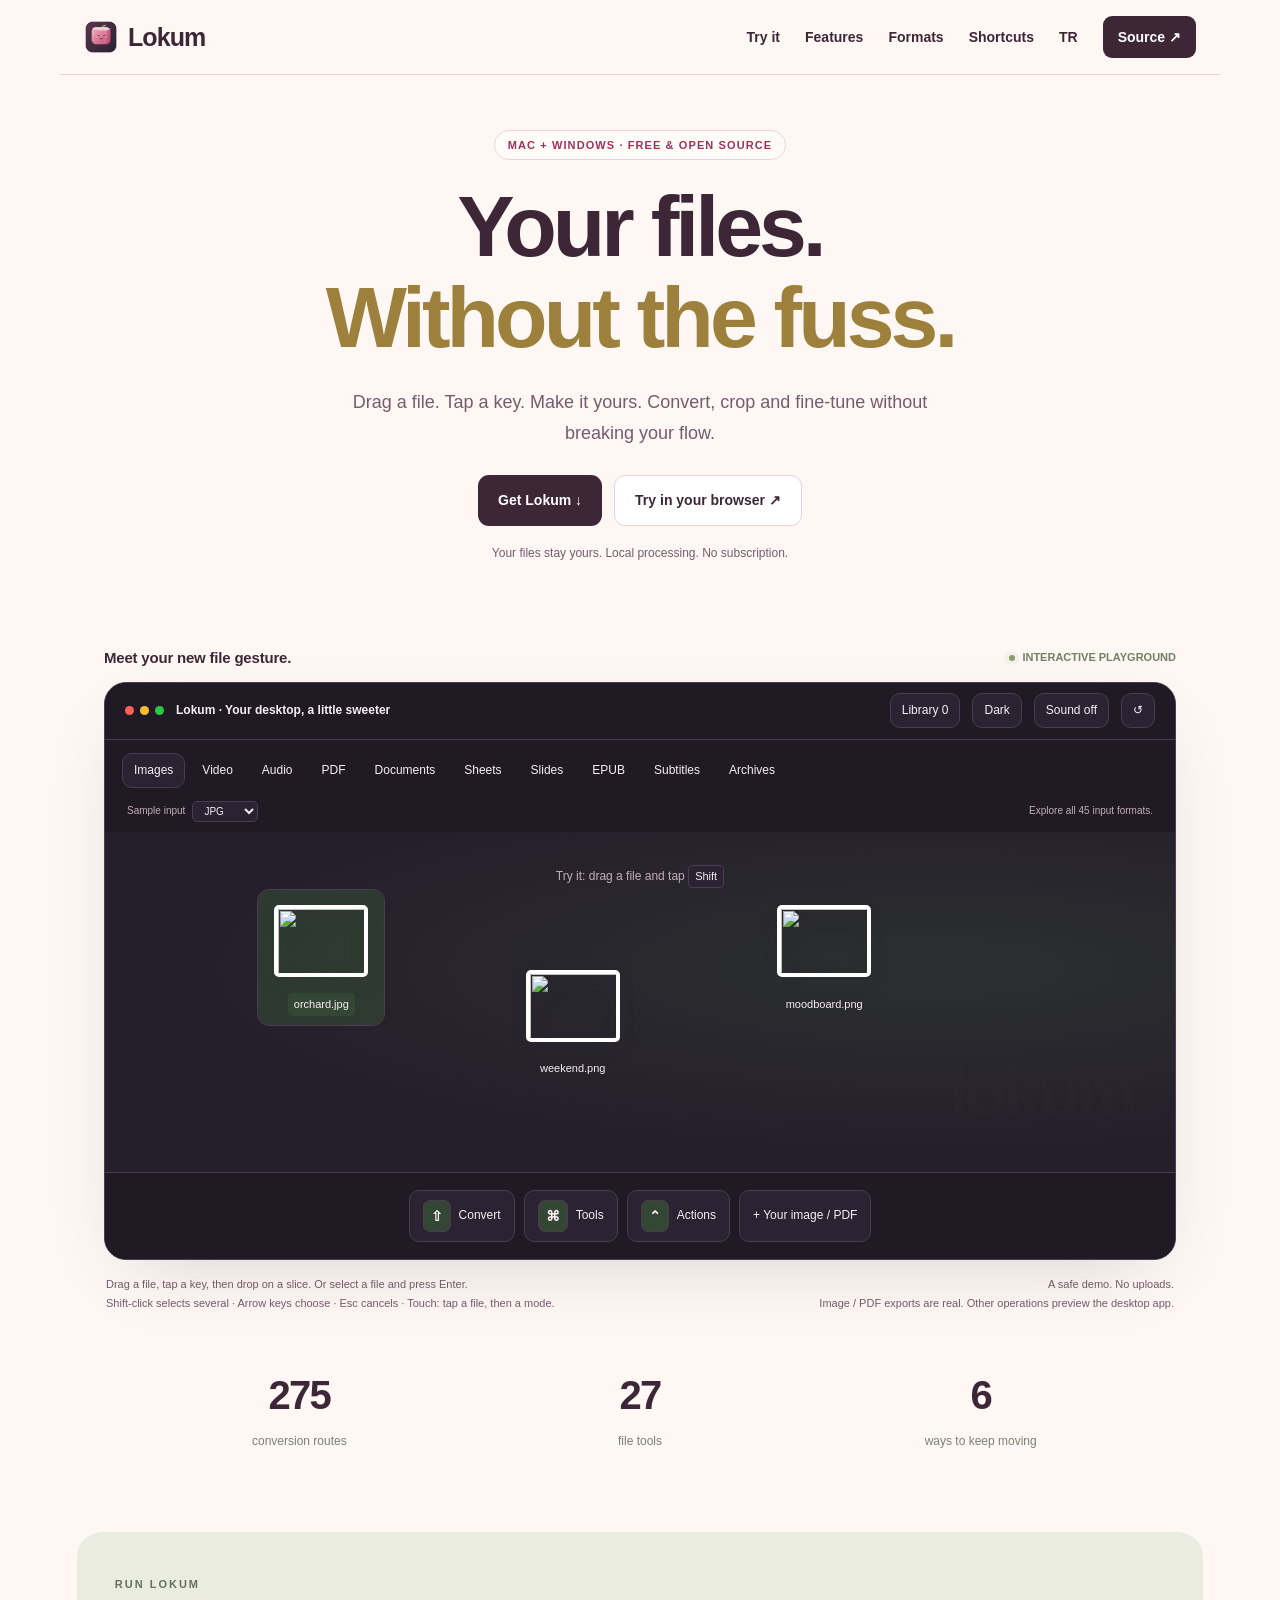
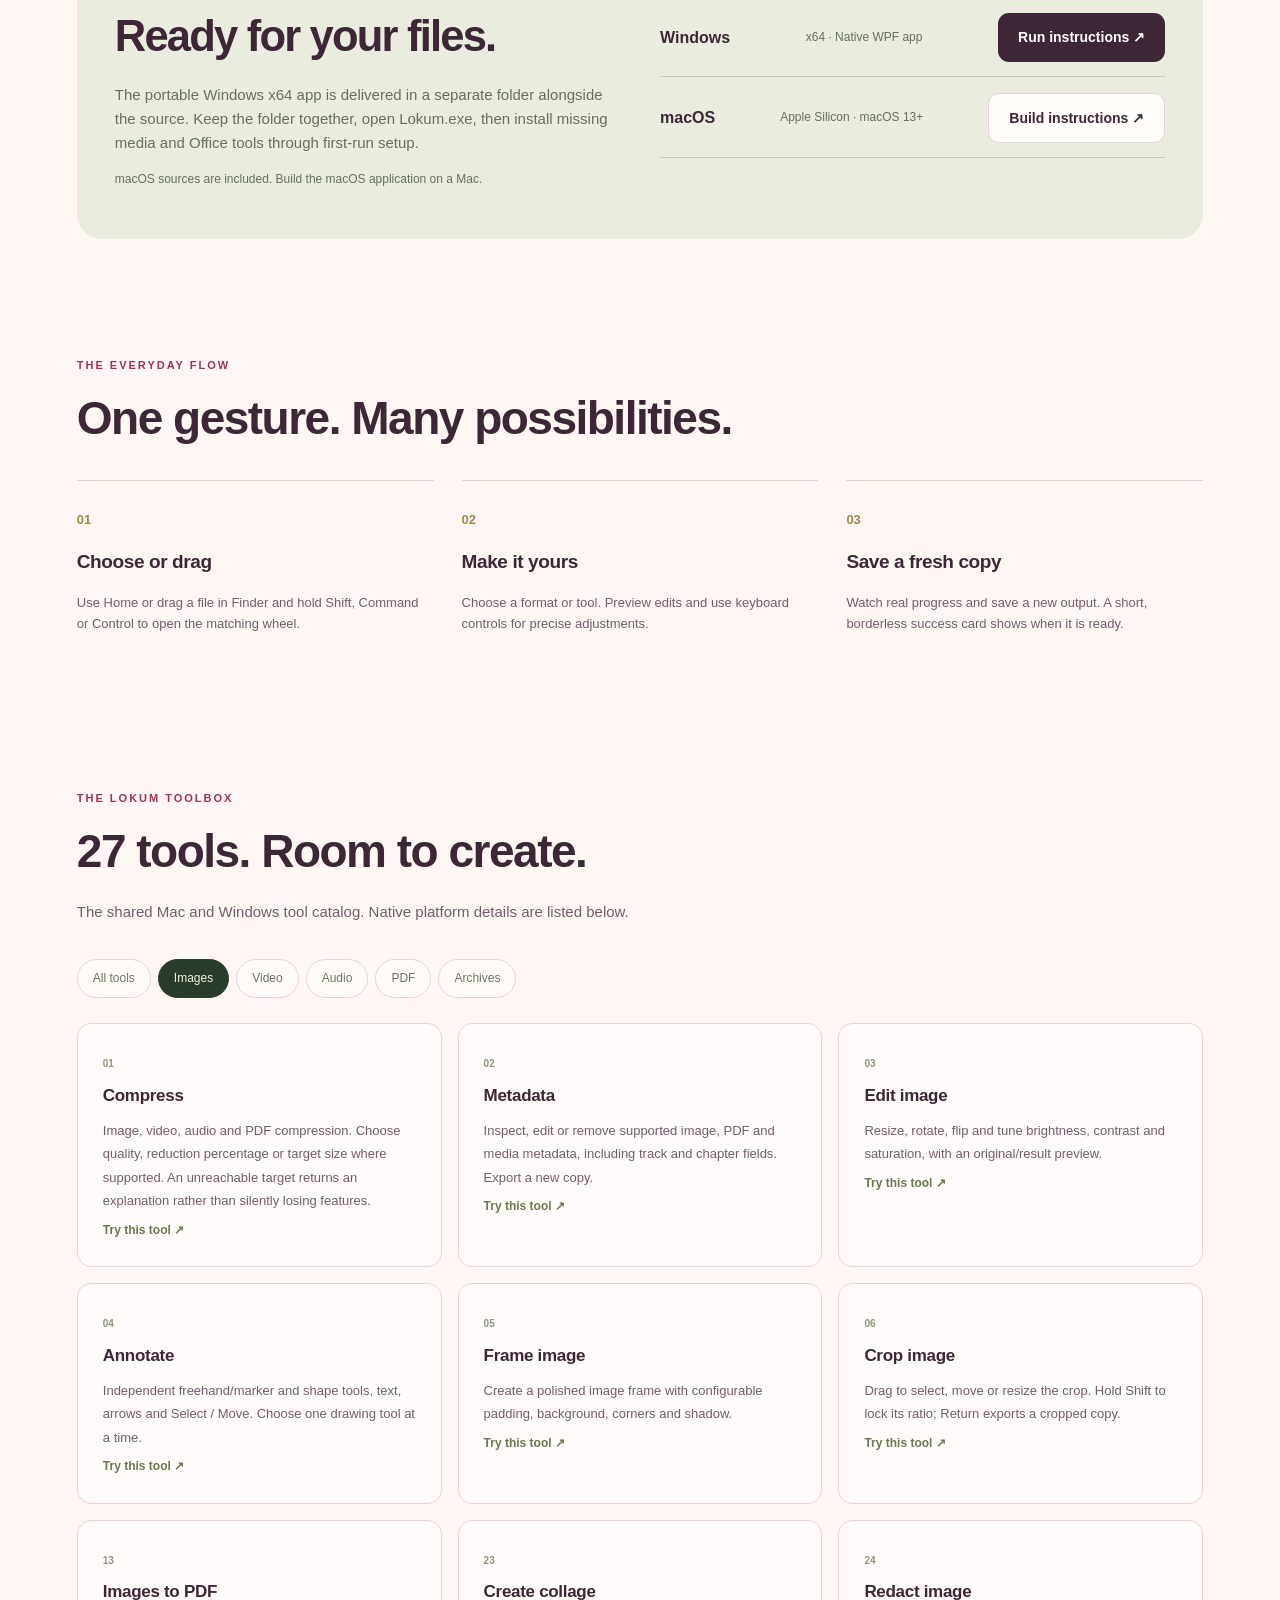
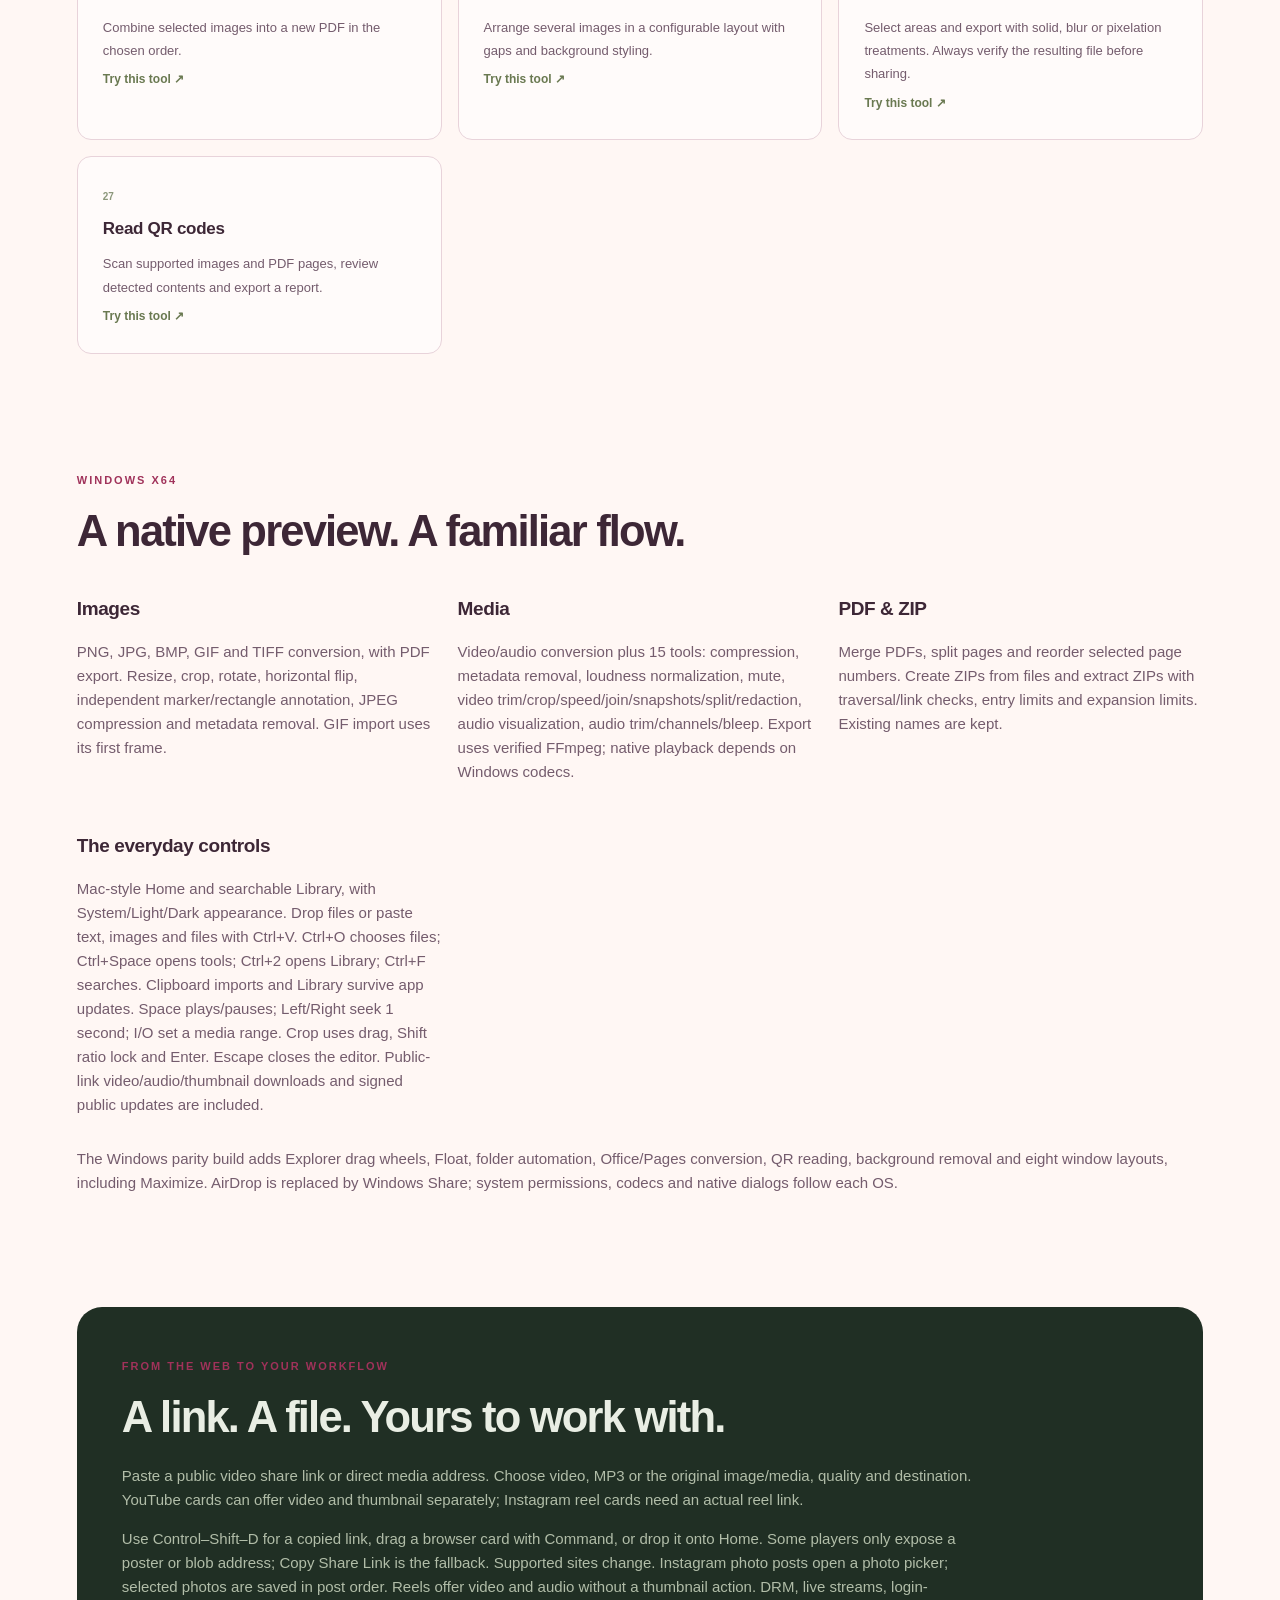
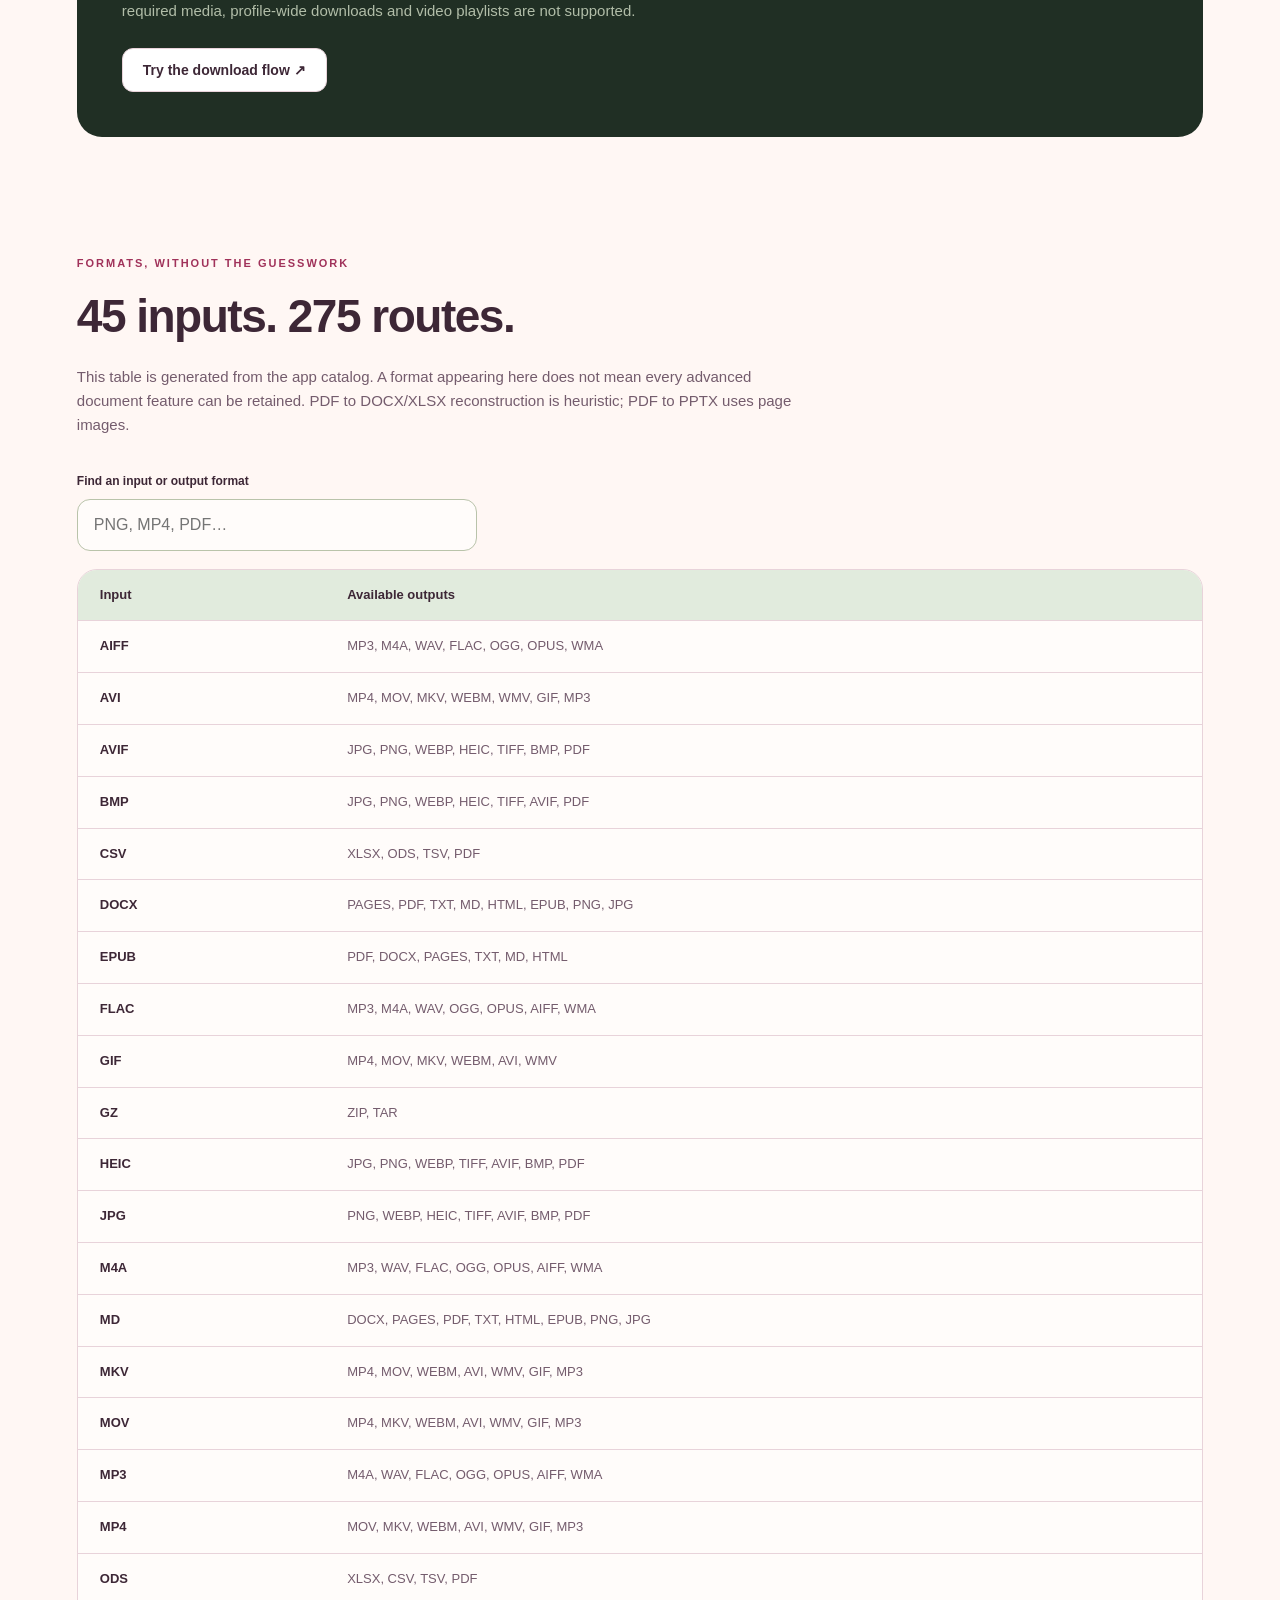
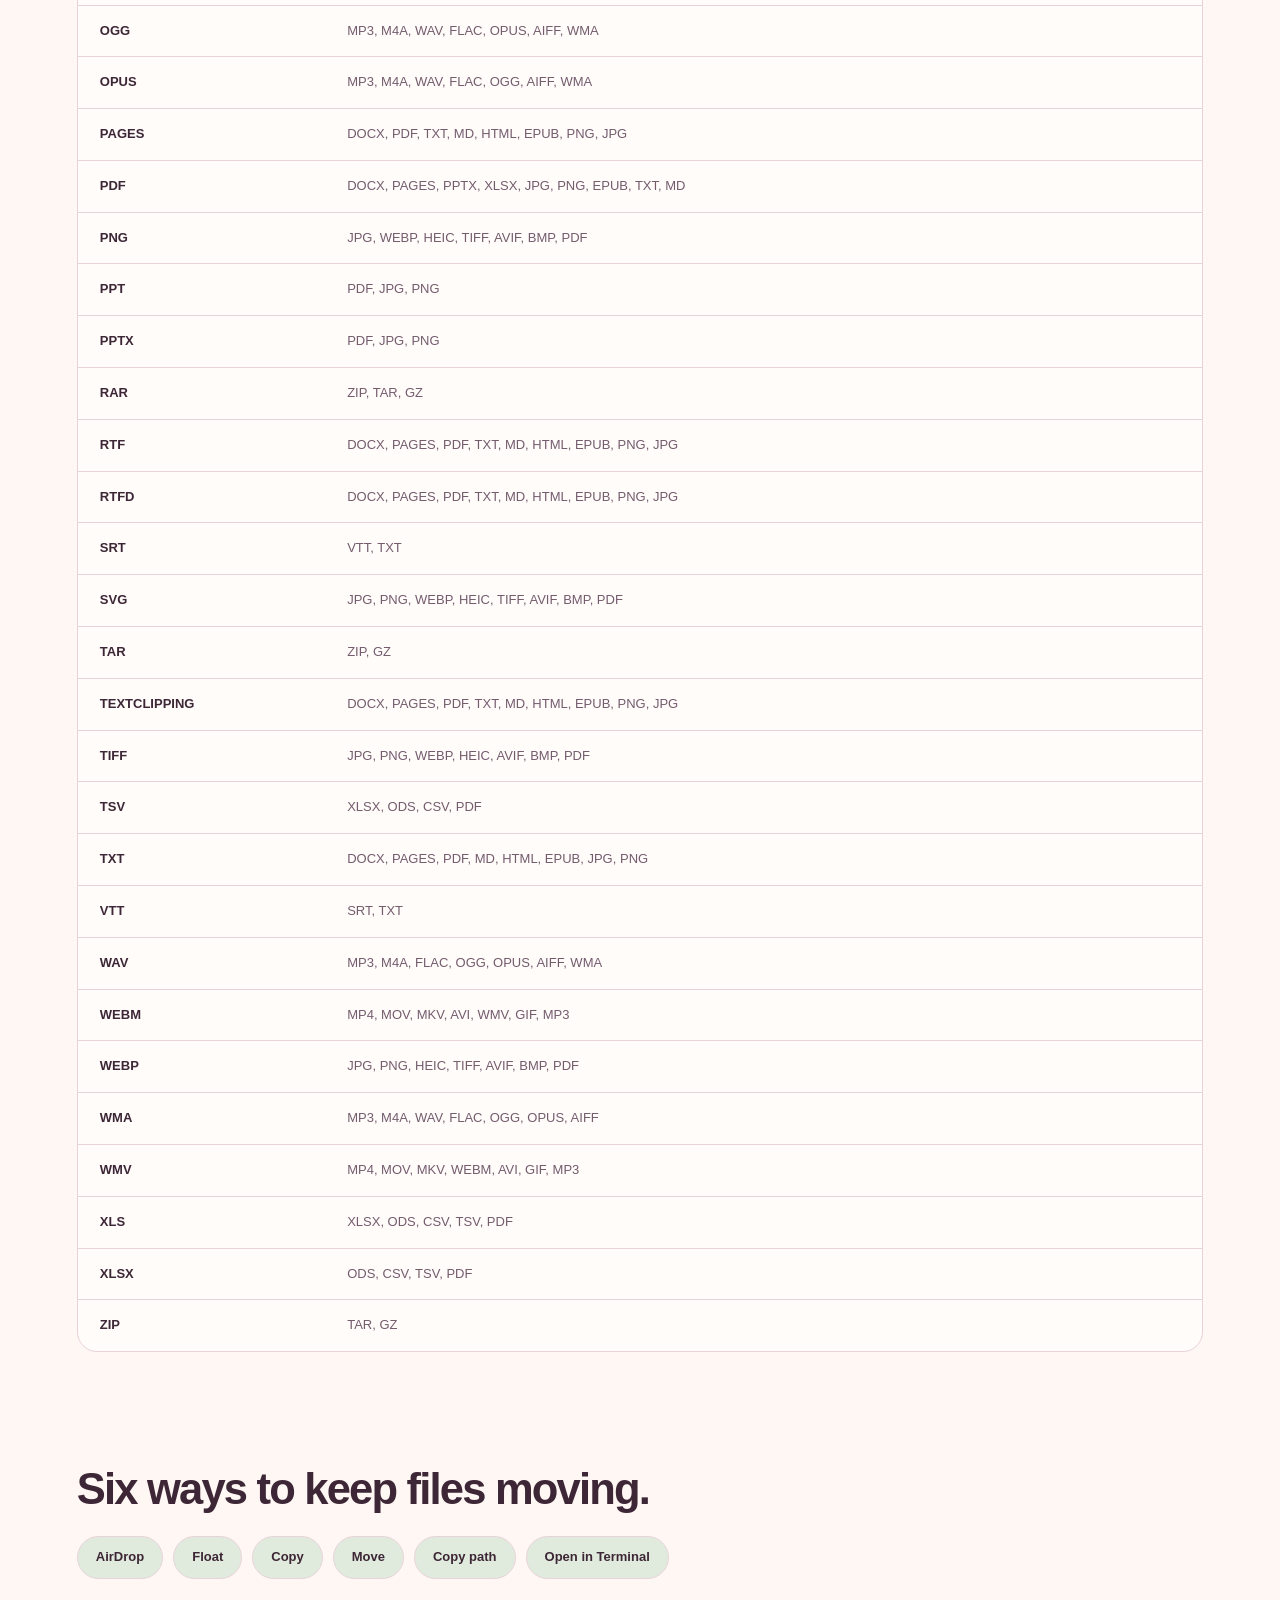
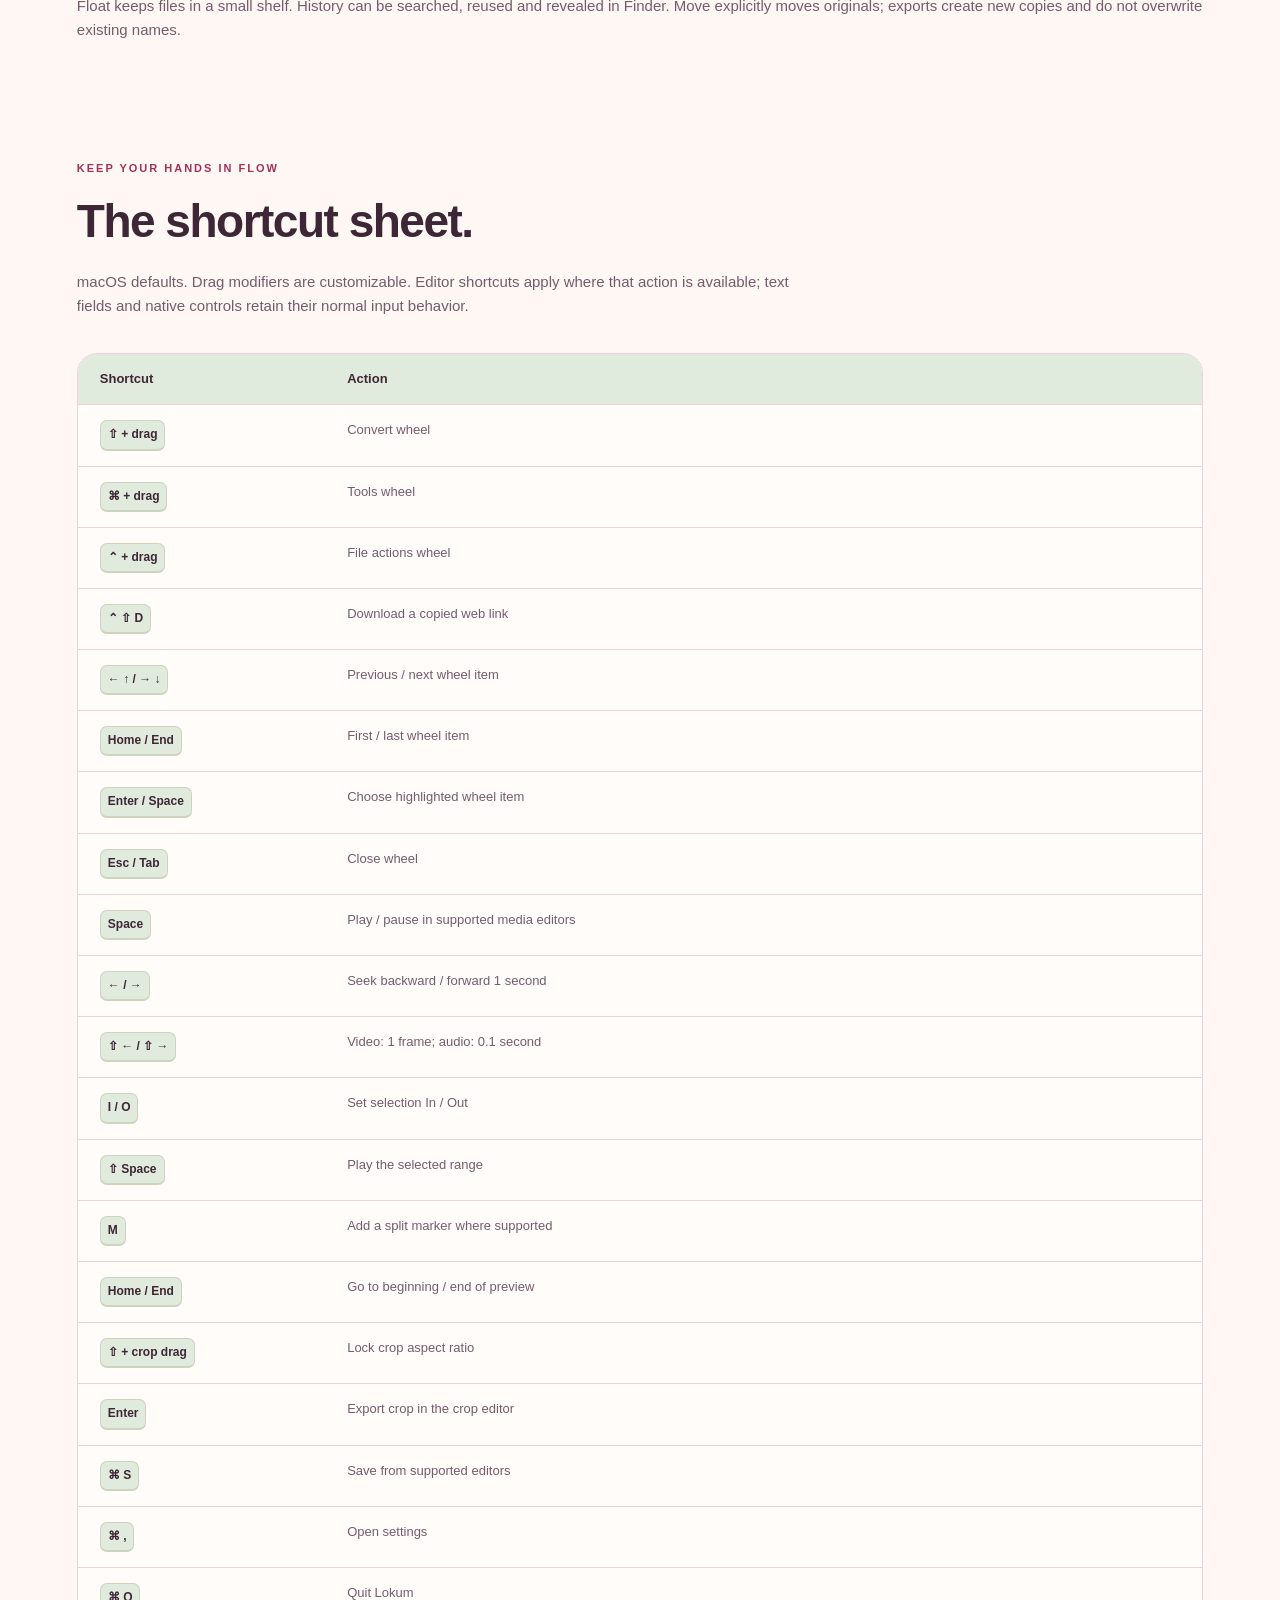
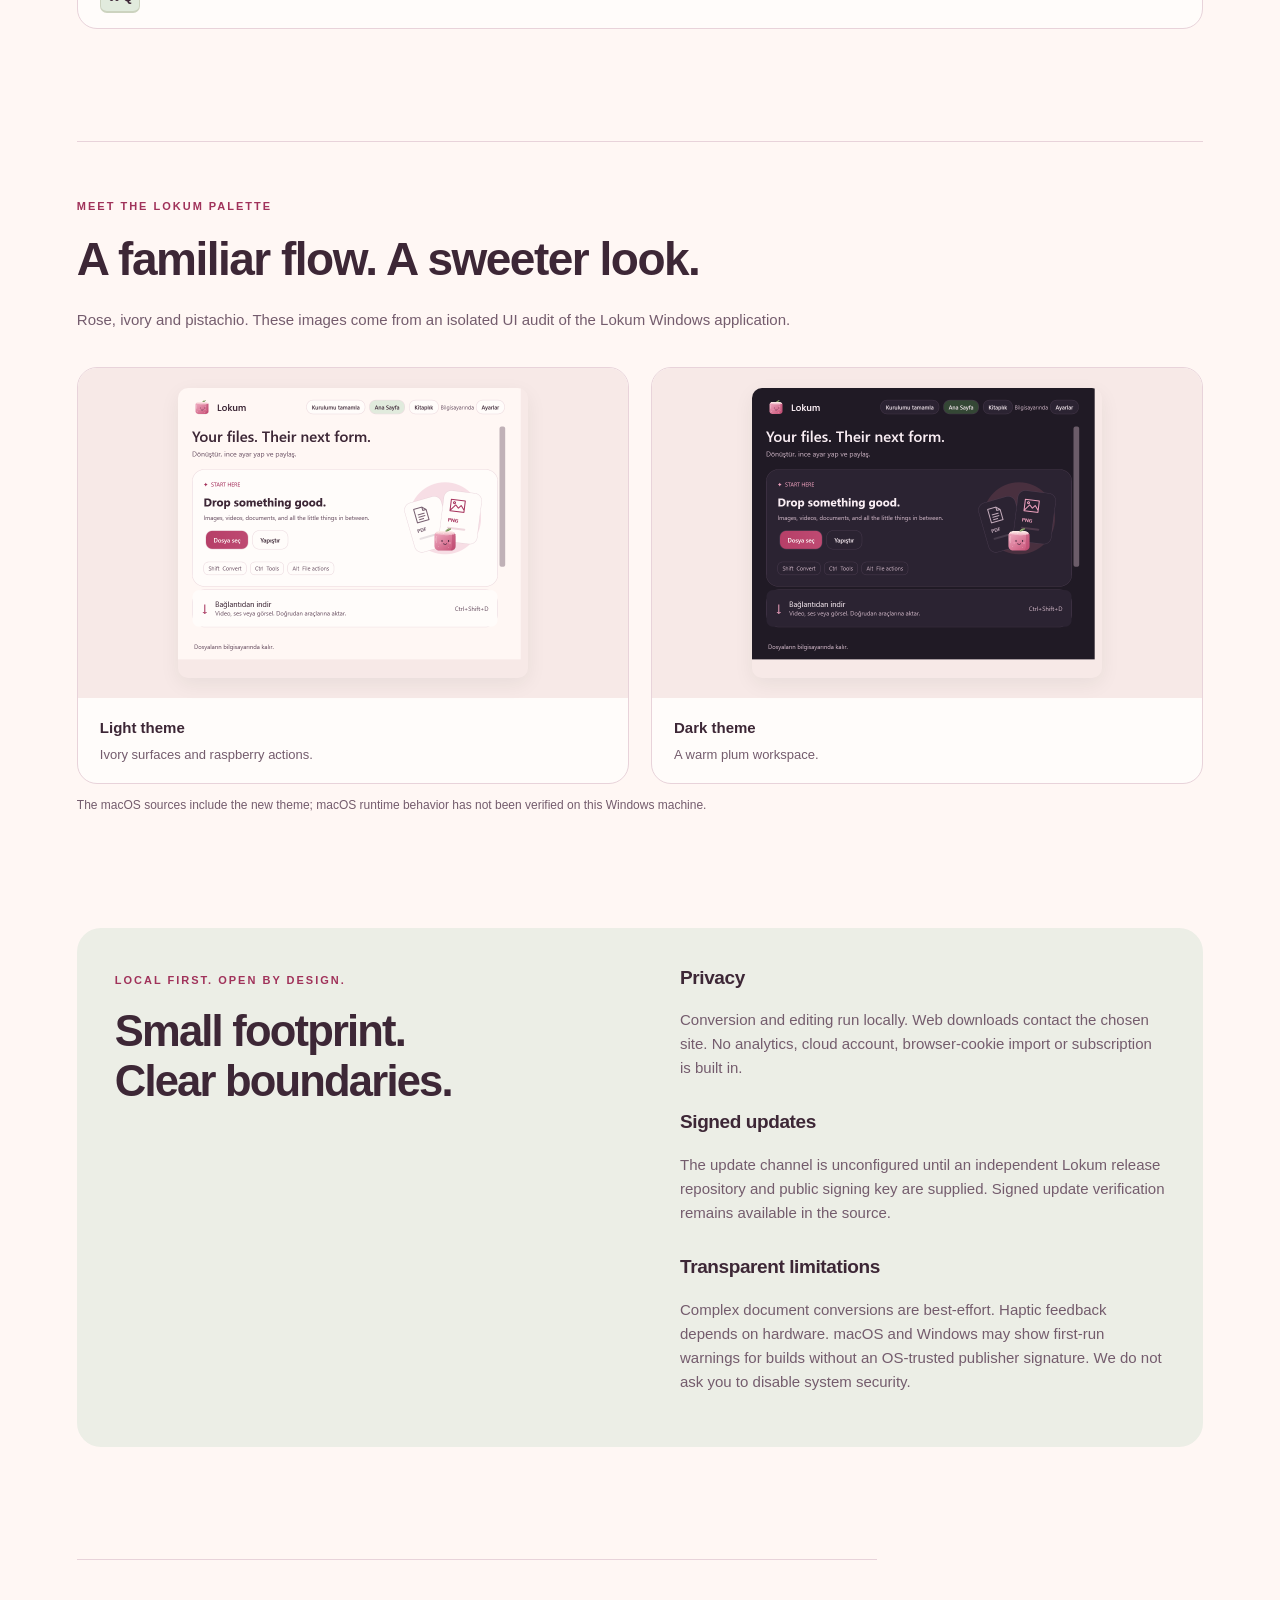
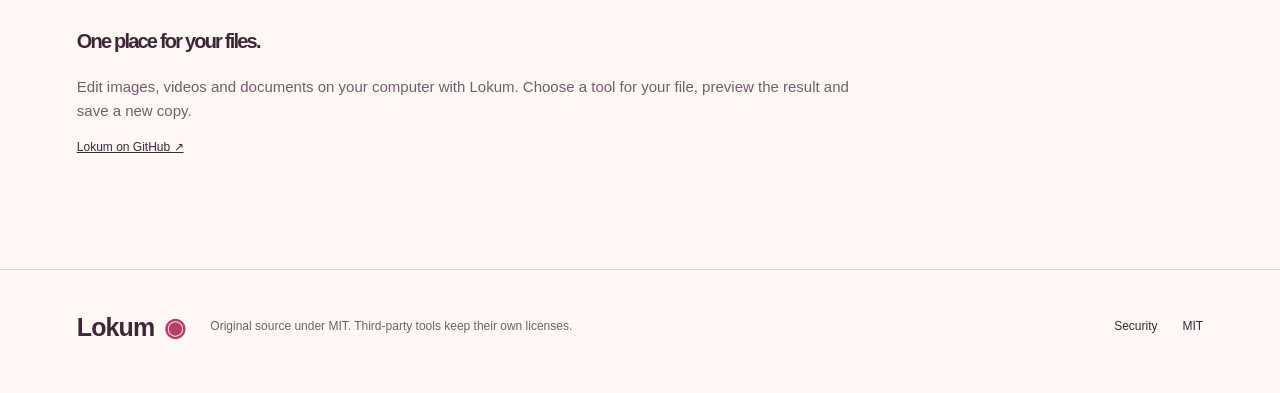
==== commit c276913f: "Refresh bilingual documentation and native wheel screenshots Add TR/EN README navigation, English us" ====
--- a/docs/index.html
+++ b/docs/index.html
@@ -2,7 +2,7 @@
 <html lang="en"><head><meta charset="utf-8"><meta name="viewport" content="width=device-width,initial-scale=1">
 <meta http-equiv="Content-Security-Policy" content="default-src 'none'; img-src 'self' blob: data:; media-src 'self' blob:; style-src 'self' 'unsafe-inline'; script-src 'self'; connect-src 'self' blob:; base-uri 'none'; form-action 'none'">
 <meta name="description" content="Lokum: open-source local file conversion, editing, web downloads and a playful drag wheel. All features, formats and keyboard shortcuts.">
-<title>Lokum — Your files, a little sweeter</title><link rel="icon" href="assets/lokum.png"><link rel="stylesheet" href="assets/site.css?v=d147eae7d808"><link rel="stylesheet" href="assets/playground.css?v=4dffd81187b9"><script src="assets/vendor/pdf-lib.min.js" defer></script><script src="assets/playground.js?v=4dffd81187b9" defer></script></head>
+<title>Lokum — Your files, a little sweeter</title><link rel="icon" href="assets/lokum.png"><link rel="stylesheet" href="assets/site.css?v=d147eae7d808"><link rel="stylesheet" href="assets/playground.css?v=7973223f7441"><script src="assets/vendor/pdf-lib.min.js" defer></script><script src="assets/playground.js?v=7973223f7441" defer></script></head>
 <body><a class="skip" href="#main">Skip to content</a><header><a class="brand" href="#"><img src="assets/lokum.png" alt="" width="42" height="42">Lokum</a><nav aria-label="Main navigation"><a href="#playground">Try it</a><a href="#features">Features</a><a href="#formats">Formats</a><a href="#shortcuts">Shortcuts</a><a href="tr/index.html">TR</a><a class="nav-github" href="../README.md">Source ↗</a></nav></header>
 <main id="main"><section class="hero"><span class="eyebrow">MAC + WINDOWS · FREE & OPEN SOURCE</span><h1>Your files.<br><em>Without the fuss.</em></h1><p class="intro">Drag a file. Tap a key. Make it yours. Convert, crop and fine-tune without breaking your flow.</p><div class="hero-actions"><a class="button primary" href="#download">Get Lokum ↓</a><a class="button secondary" href="#playground">Try in your browser ↗</a></div><p class="subtle">Your files stay yours. Local processing. No subscription.</p></section>
 <section id="playground" aria-label="Interactive Lokum demo"><div class="live-loading">Preparing your demo desktop…</div><noscript><p class="demo-noscript">Enable JavaScript to try the interactive playground. Screenshots and instructions are below.</p></noscript></section>
@@ -18,5 +18,5 @@
 <section id="shortcuts"><div class="section-heading"><span class="eyebrow">Keep your hands in flow</span><h2>The shortcut sheet.</h2><p>macOS defaults. Drag modifiers are customizable. Editor shortcuts apply where that action is available; text fields and native controls retain their normal input behavior.</p></div><div class="table-wrap"><table><thead><tr><th>Shortcut</th><th>Action</th></tr></thead><tbody><tr><th scope="row"><kbd>⇧ + drag</kbd></th><td>Convert wheel</td></tr><tr><th scope="row"><kbd>⌘ + drag</kbd></th><td>Tools wheel</td></tr><tr><th scope="row"><kbd>⌃ + drag</kbd></th><td>File actions wheel</td></tr><tr><th scope="row"><kbd>⌃ ⇧ D</kbd></th><td>Download a copied web link</td></tr><tr><th scope="row"><kbd>← ↑ / → ↓</kbd></th><td>Previous / next wheel item</td></tr><tr><th scope="row"><kbd>Home / End</kbd></th><td>First / last wheel item</td></tr><tr><th scope="row"><kbd>Enter / Space</kbd></th><td>Choose highlighted wheel item</td></tr><tr><th scope="row"><kbd>Esc / Tab</kbd></th><td>Close wheel</td></tr><tr><th scope="row"><kbd>Space</kbd></th><td>Play / pause in supported media editors</td></tr><tr><th scope="row"><kbd>← / →</kbd></th><td>Seek backward / forward 1 second</td></tr><tr><th scope="row"><kbd>⇧ ← / ⇧ →</kbd></th><td>Video: 1 frame; audio: 0.1 second</td></tr><tr><th scope="row"><kbd>I / O</kbd></th><td>Set selection In / Out</td></tr><tr><th scope="row"><kbd>⇧ Space</kbd></th><td>Play the selected range</td></tr><tr><th scope="row"><kbd>M</kbd></th><td>Add a split marker where supported</td></tr><tr><th scope="row"><kbd>Home / End</kbd></th><td>Go to beginning / end of preview</td></tr><tr><th scope="row"><kbd>⇧ + crop drag</kbd></th><td>Lock crop aspect ratio</td></tr><tr><th scope="row"><kbd>Enter</kbd></th><td>Export crop in the crop editor</td></tr><tr><th scope="row"><kbd>⌘ S</kbd></th><td>Save from supported editors</td></tr><tr><th scope="row"><kbd>⌘ ,</kbd></th><td>Open settings</td></tr><tr><th scope="row"><kbd>⌘ Q</kbd></th><td>Quit Lokum</td></tr></tbody></table></div></section>
 <section id="demo" class="showcase"><div class="section-heading"><span class="eyebrow">Meet the Lokum palette</span><h2>A familiar flow. A sweeter look.</h2><p>Rose, ivory and pistachio. These images come from an isolated UI audit of the Lokum Windows application.</p></div><div class="screenshot-grid"><figure class="screenshot-card"><a href="assets/showcase/lokum-windows-light.png"><img src="assets/showcase/lokum-windows-light.png" alt="Lokum Windows light theme" loading="lazy" width="820" height="780"></a><figcaption><strong>Light theme</strong><span>Ivory surfaces and raspberry actions.</span></figcaption></figure><figure class="screenshot-card"><a href="assets/showcase/lokum-windows-dark.png"><img src="assets/showcase/lokum-windows-dark.png" alt="Lokum Windows dark theme" loading="lazy" width="820" height="780"></a><figcaption><strong>Dark theme</strong><span>A warm plum workspace.</span></figcaption></figure></div><p class="subtle">The macOS sources include the new theme; macOS runtime behavior has not been verified on this Windows machine.</p></section>
 <section class="trust"><div><span class="eyebrow">Local first. Open by design.</span><h2>Small footprint.<br>Clear boundaries.</h2></div><div><h3>Privacy</h3><p>Conversion and editing run locally. Web downloads contact the chosen site. No analytics, cloud account, browser-cookie import or subscription is built in.</p><h3>Signed updates</h3><p>The update channel is unconfigured until an independent Lokum release repository and public signing key are supplied. Signed update verification remains available in the source.</p><h3>Transparent limitations</h3><p>Complex document conversions are best-effort. Haptic feedback depends on hardware. macOS and Windows may show first-run warnings for builds without an OS-trusted publisher signature. We do not ask you to disable system security.</p></div></section>
-<section class="inspiration"><h2>A familiar flow. An independent identity.</h2><p>Lokum is derived from the MIT-licensed Nashi sources by Orkun Işıtmak and contributors. Copyright and third-party notices are retained. Lokum is an independent fork, not an official Nashi or Tangerine release.</p><a href="https://github.com/orkunisitmak/nashi-app">Original Nashi sources ↗</a></section></main>
+<section class="inspiration"><h2>One place for your files.</h2><p>Edit images, videos and documents on your computer with Lokum. Choose a tool for your file, preview the result and save a new copy.</p><a href="https://github.com/EnsarAslannn/Lokum">Lokum on GitHub ↗</a></section></main>
 <footer><a class="brand" href="#">Lokum <span>◉</span></a><p>Original source under MIT. Third-party tools keep their own licenses.</p><a href="../SECURITY.md">Security</a><a href="../LICENSE">MIT</a></footer></body></html>
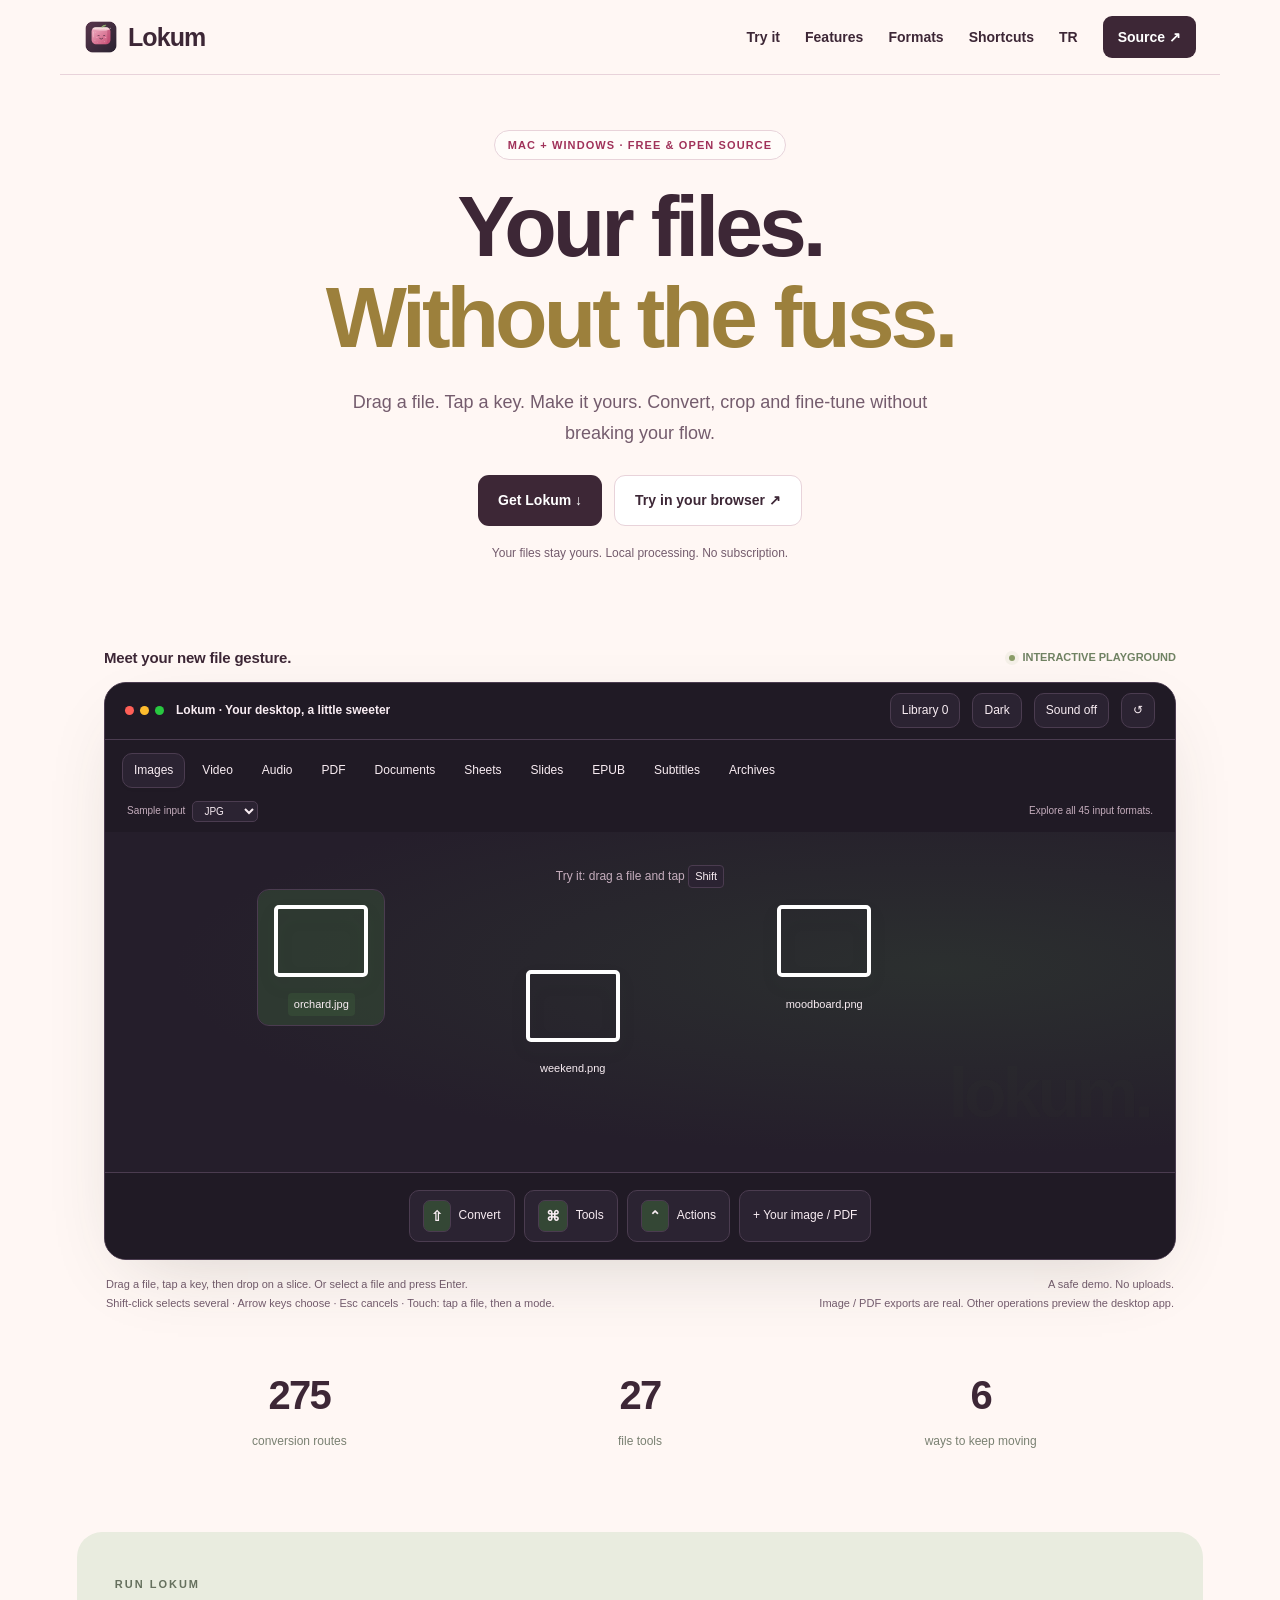
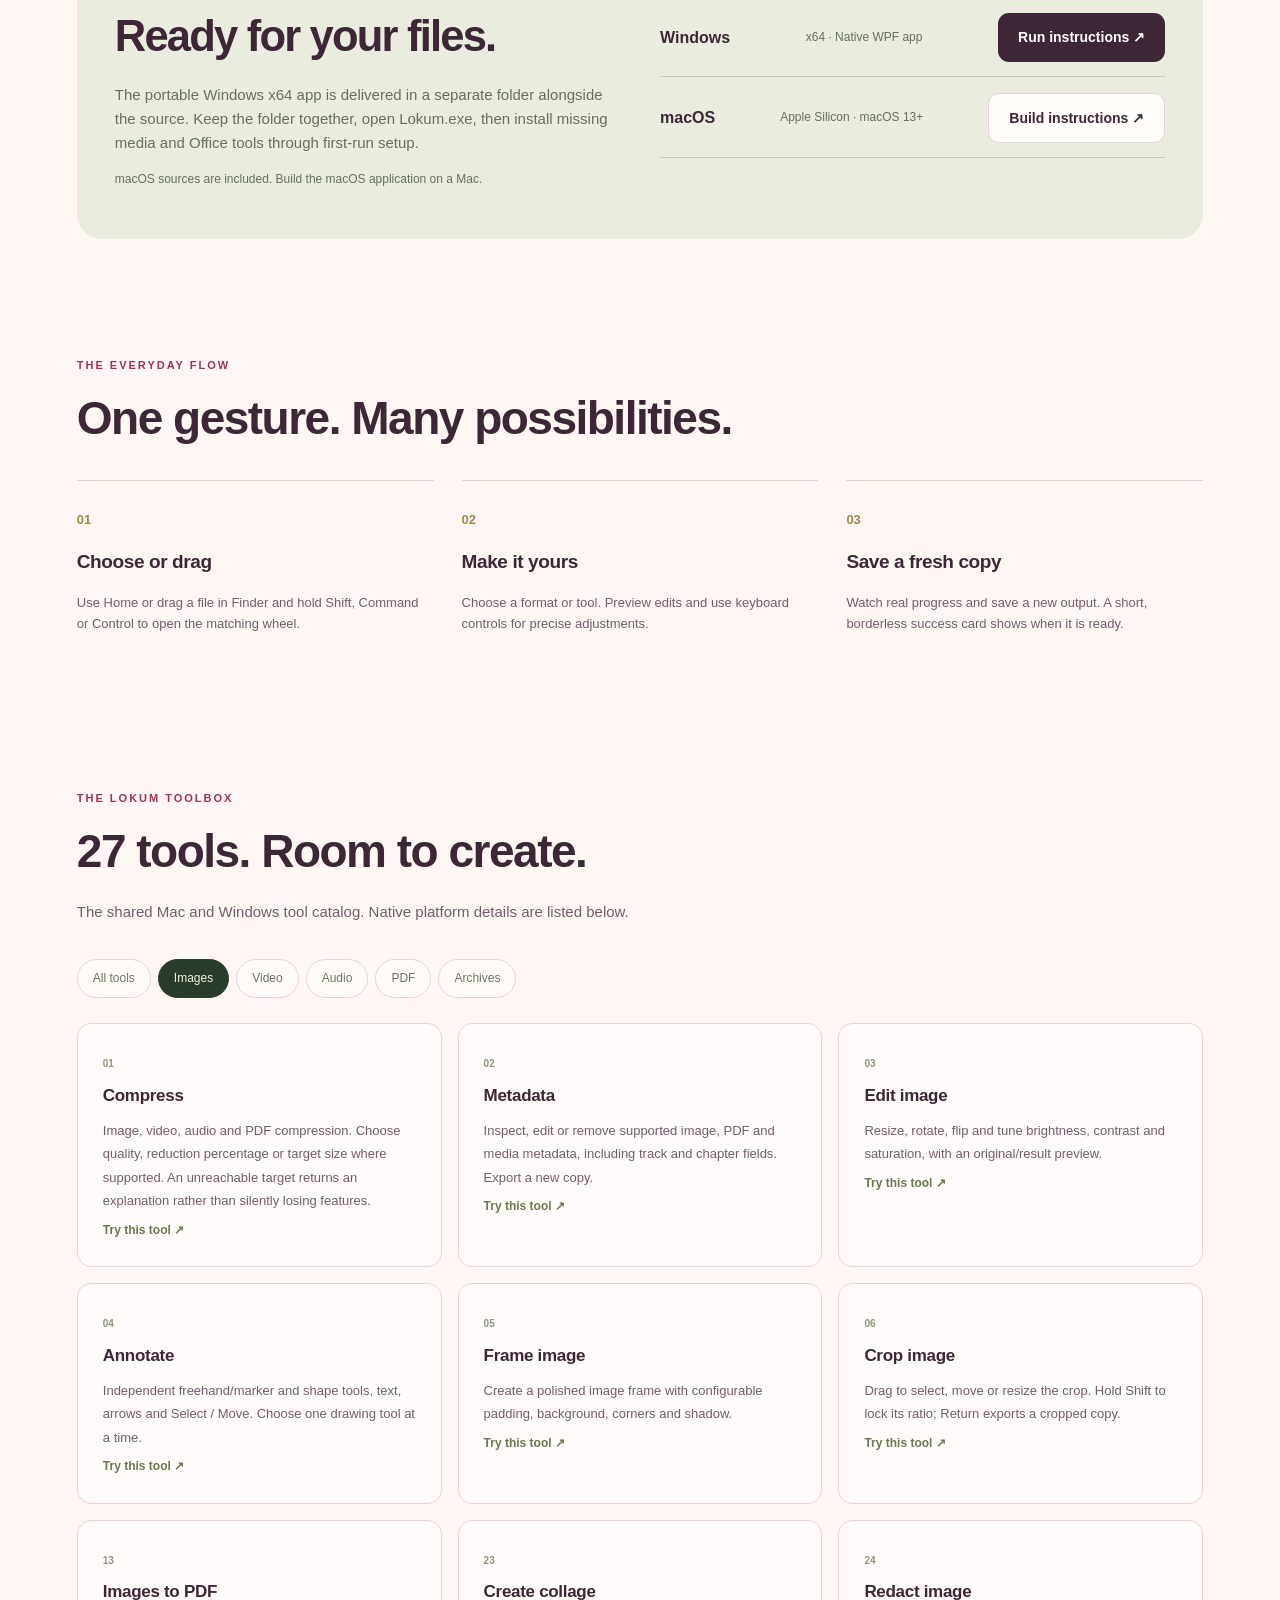
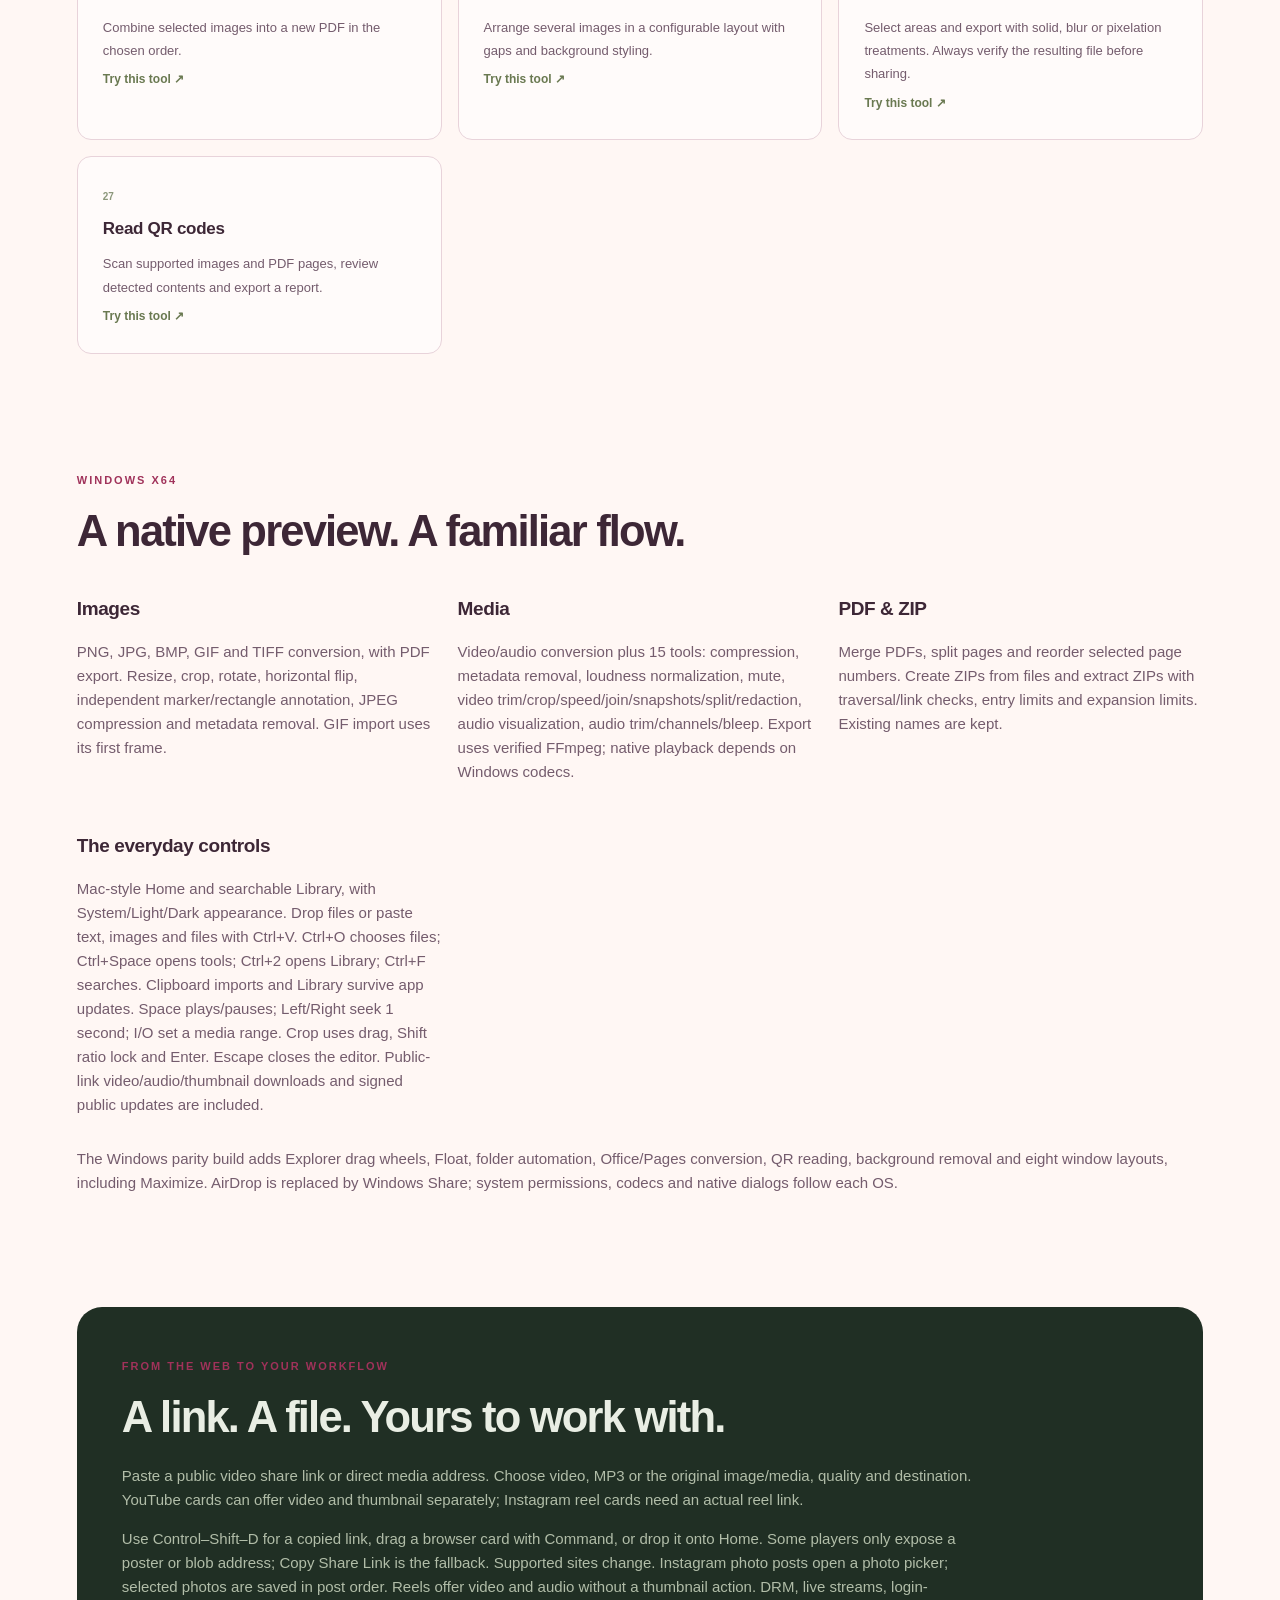
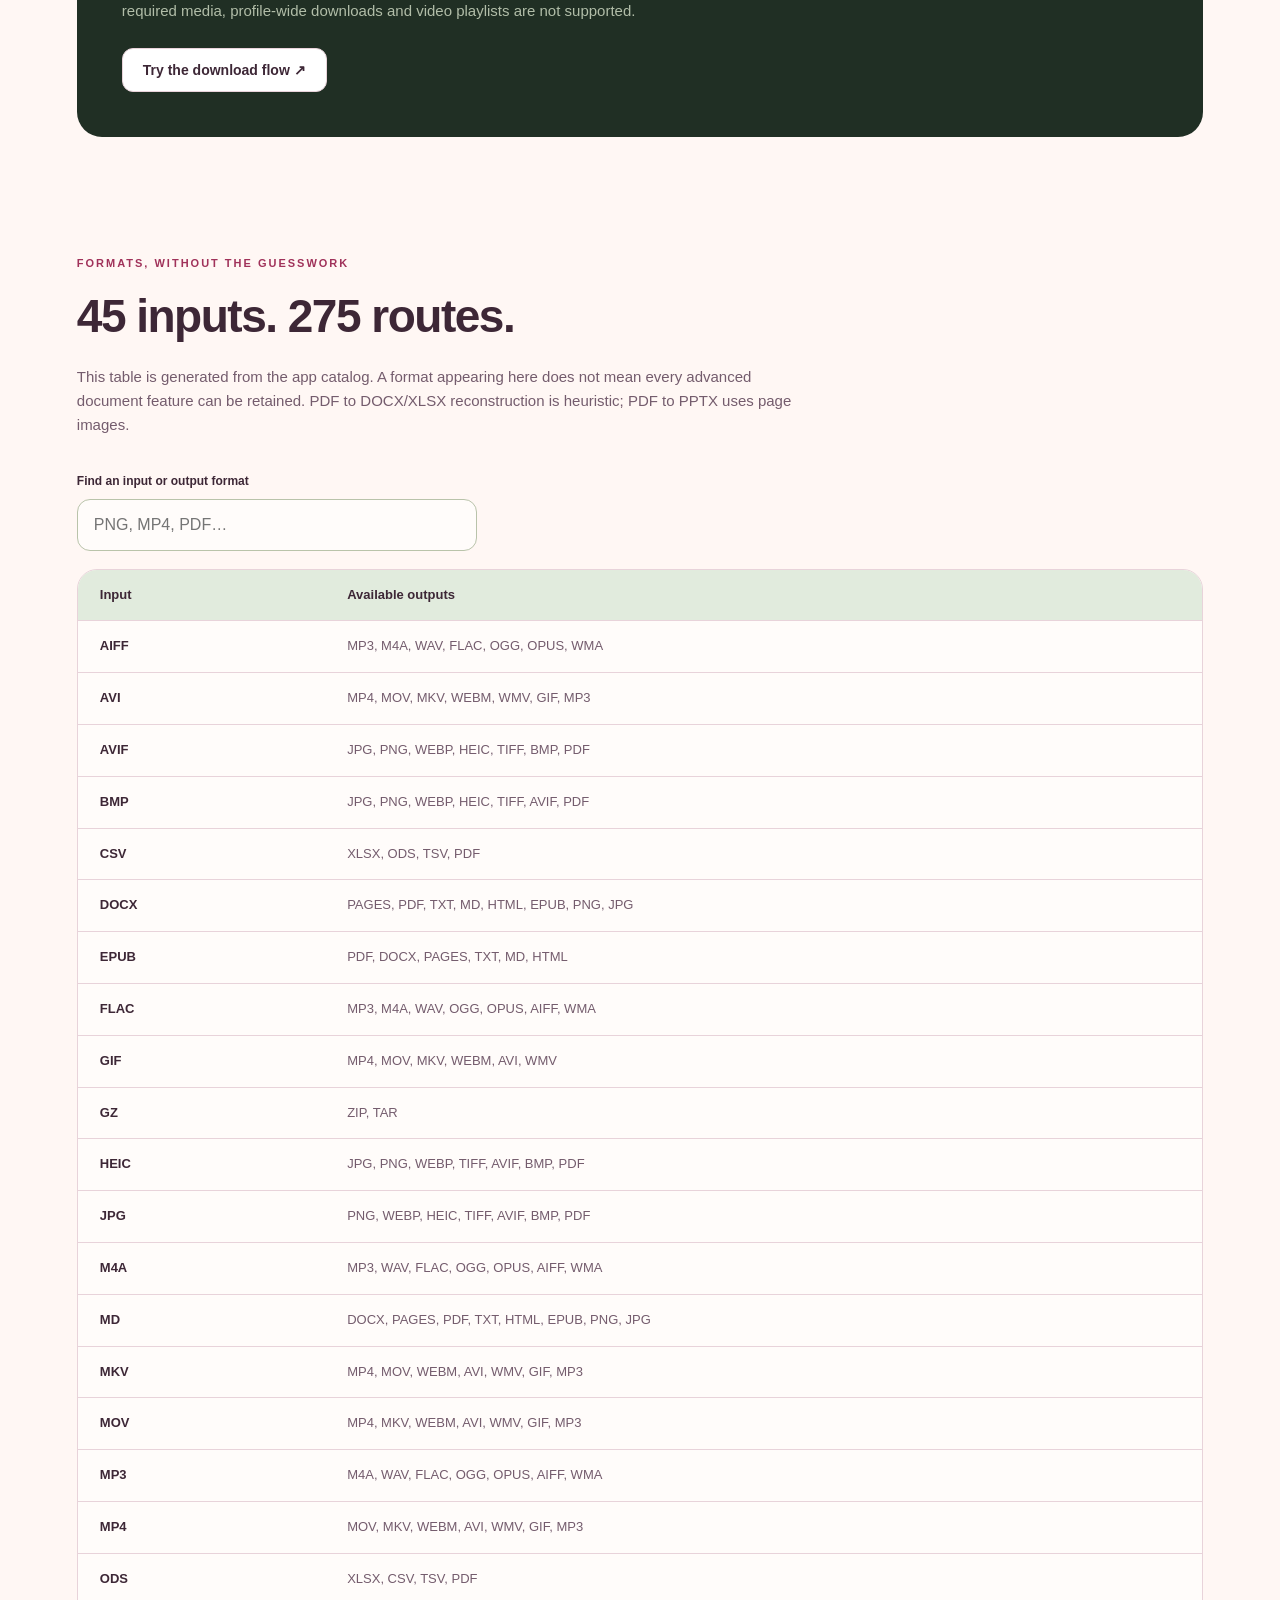
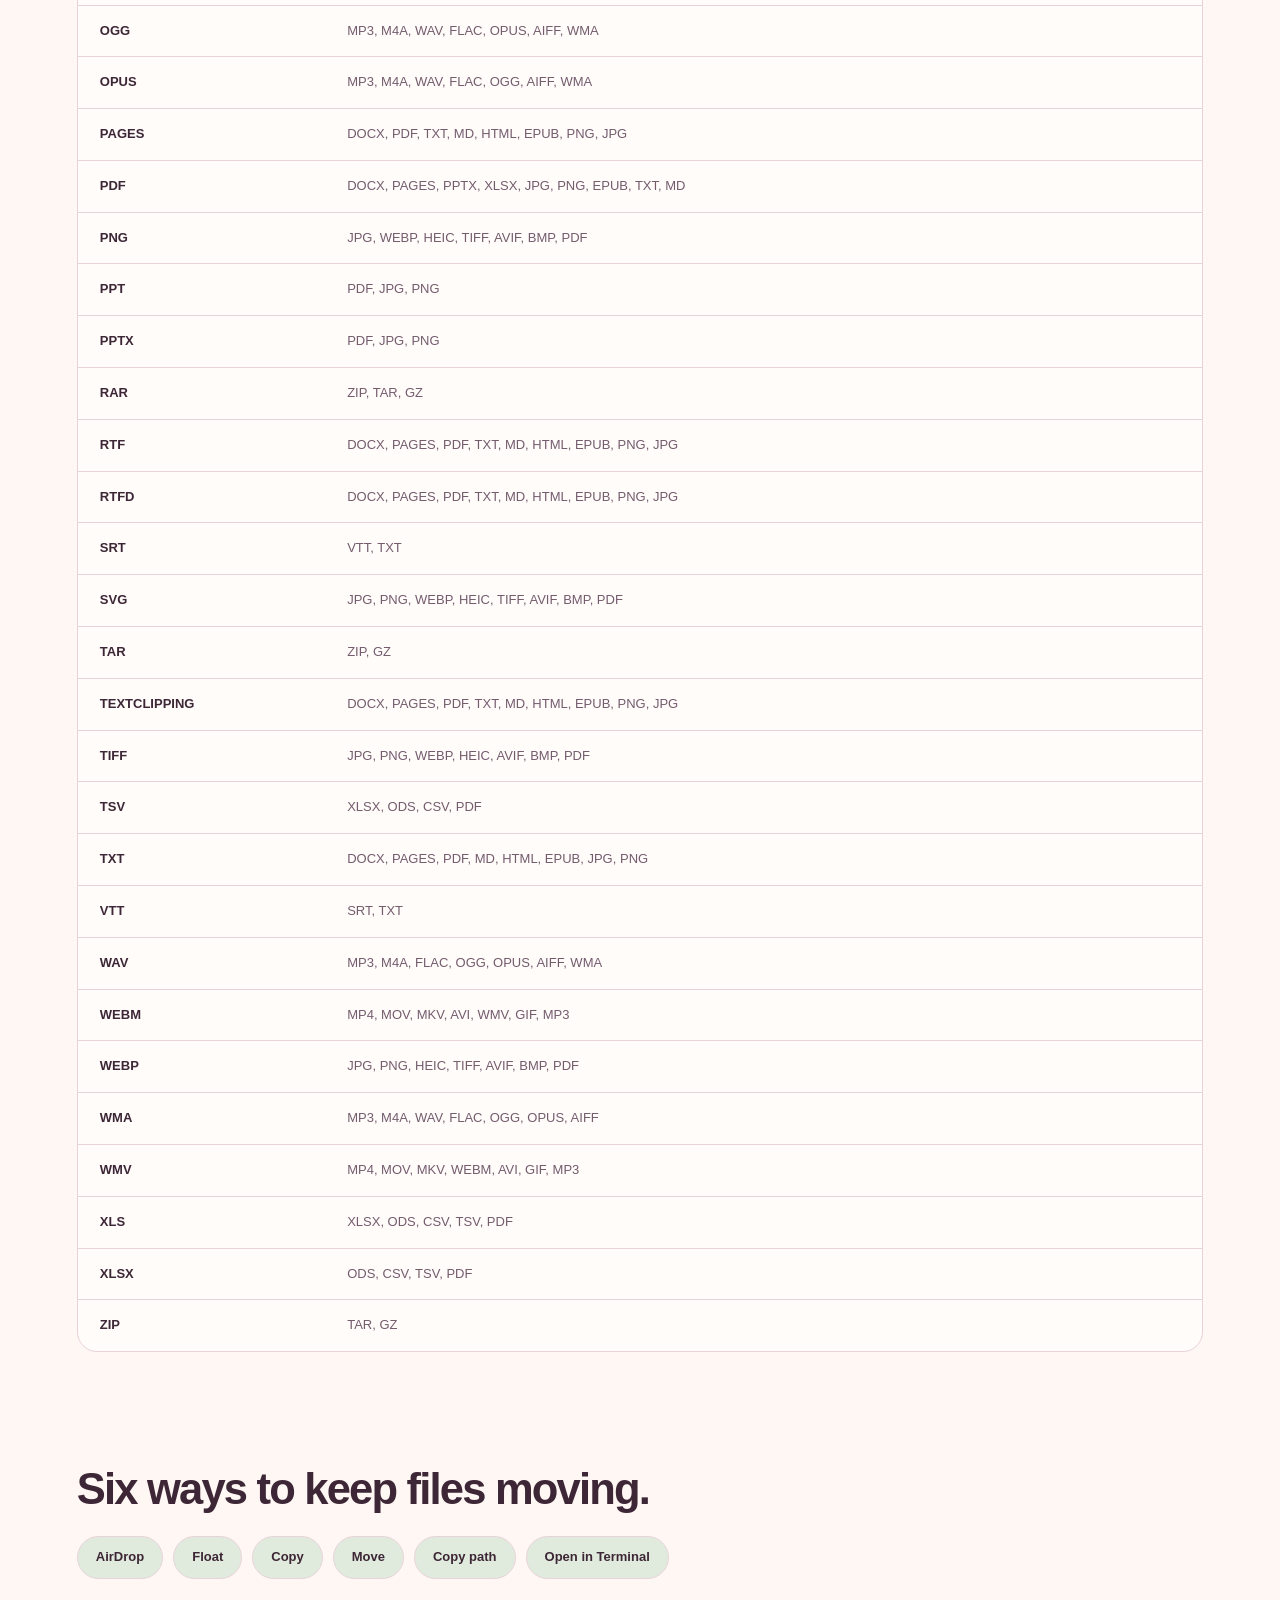
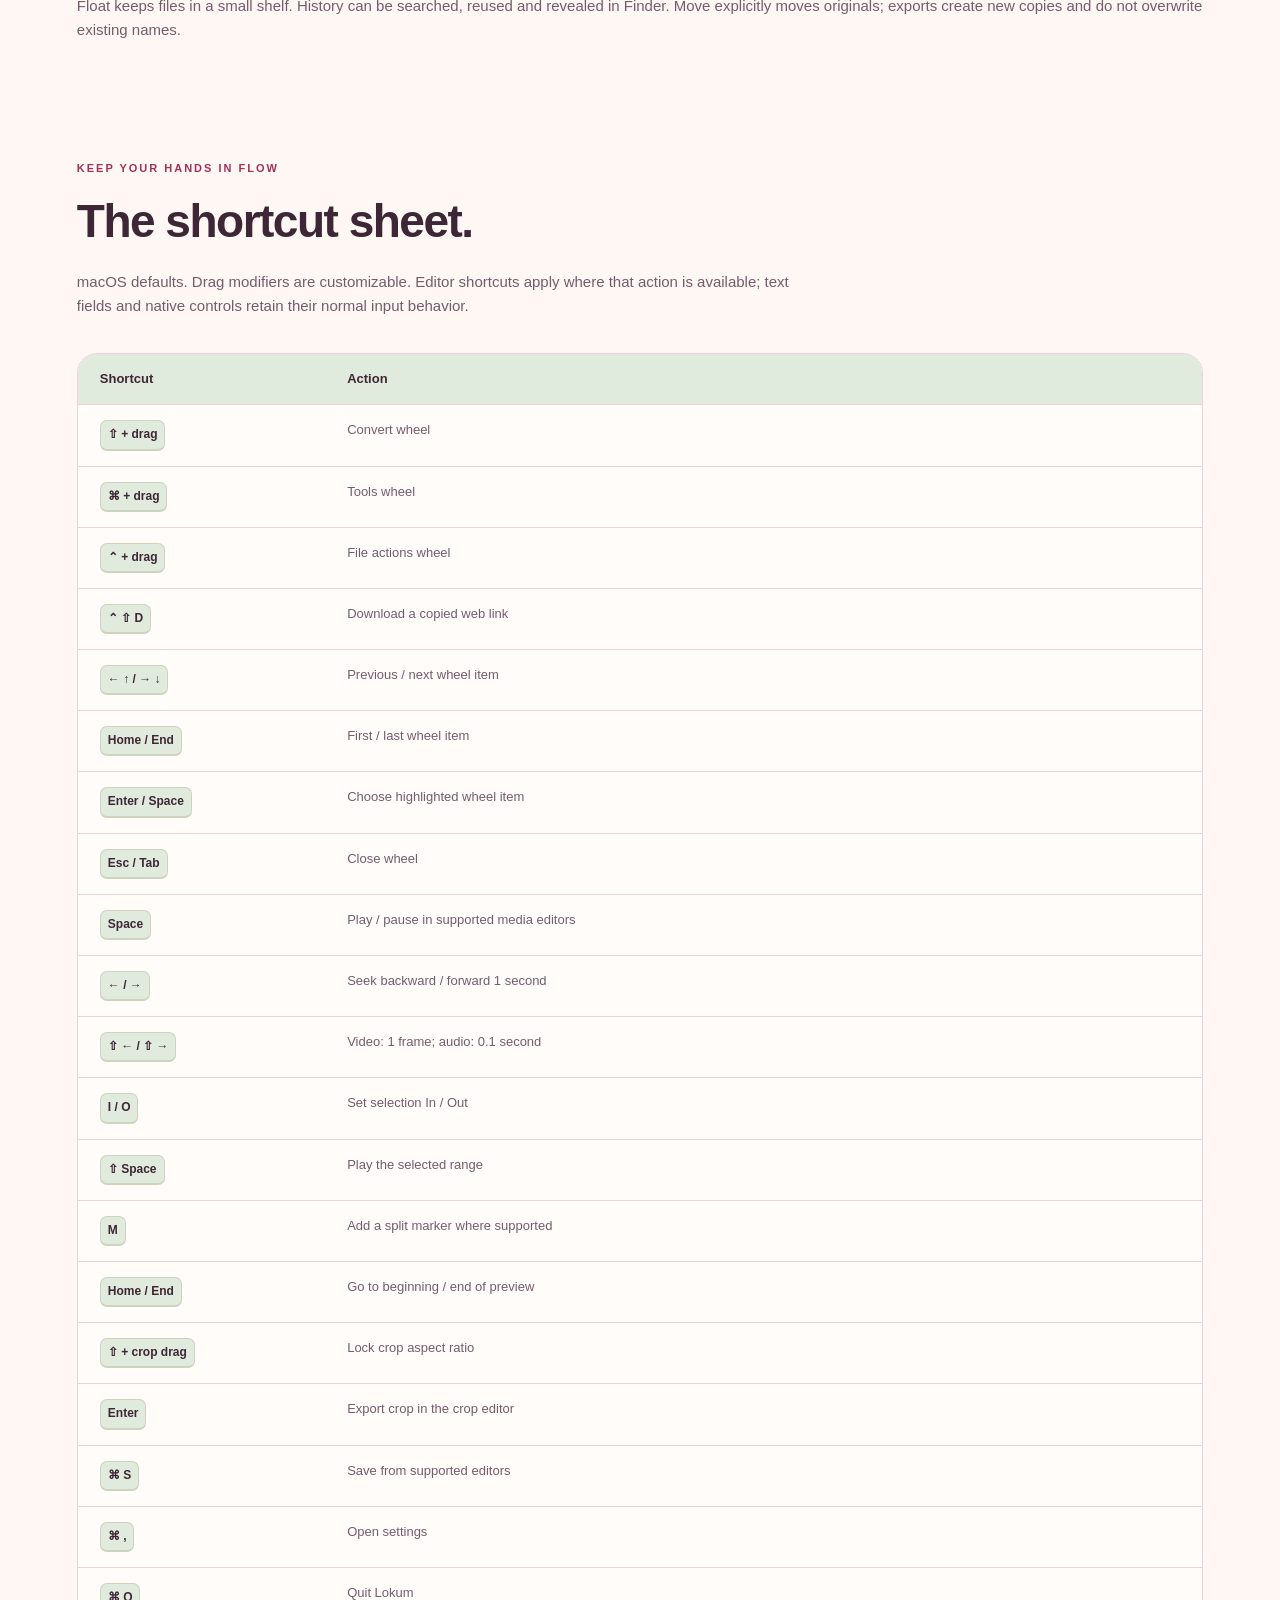
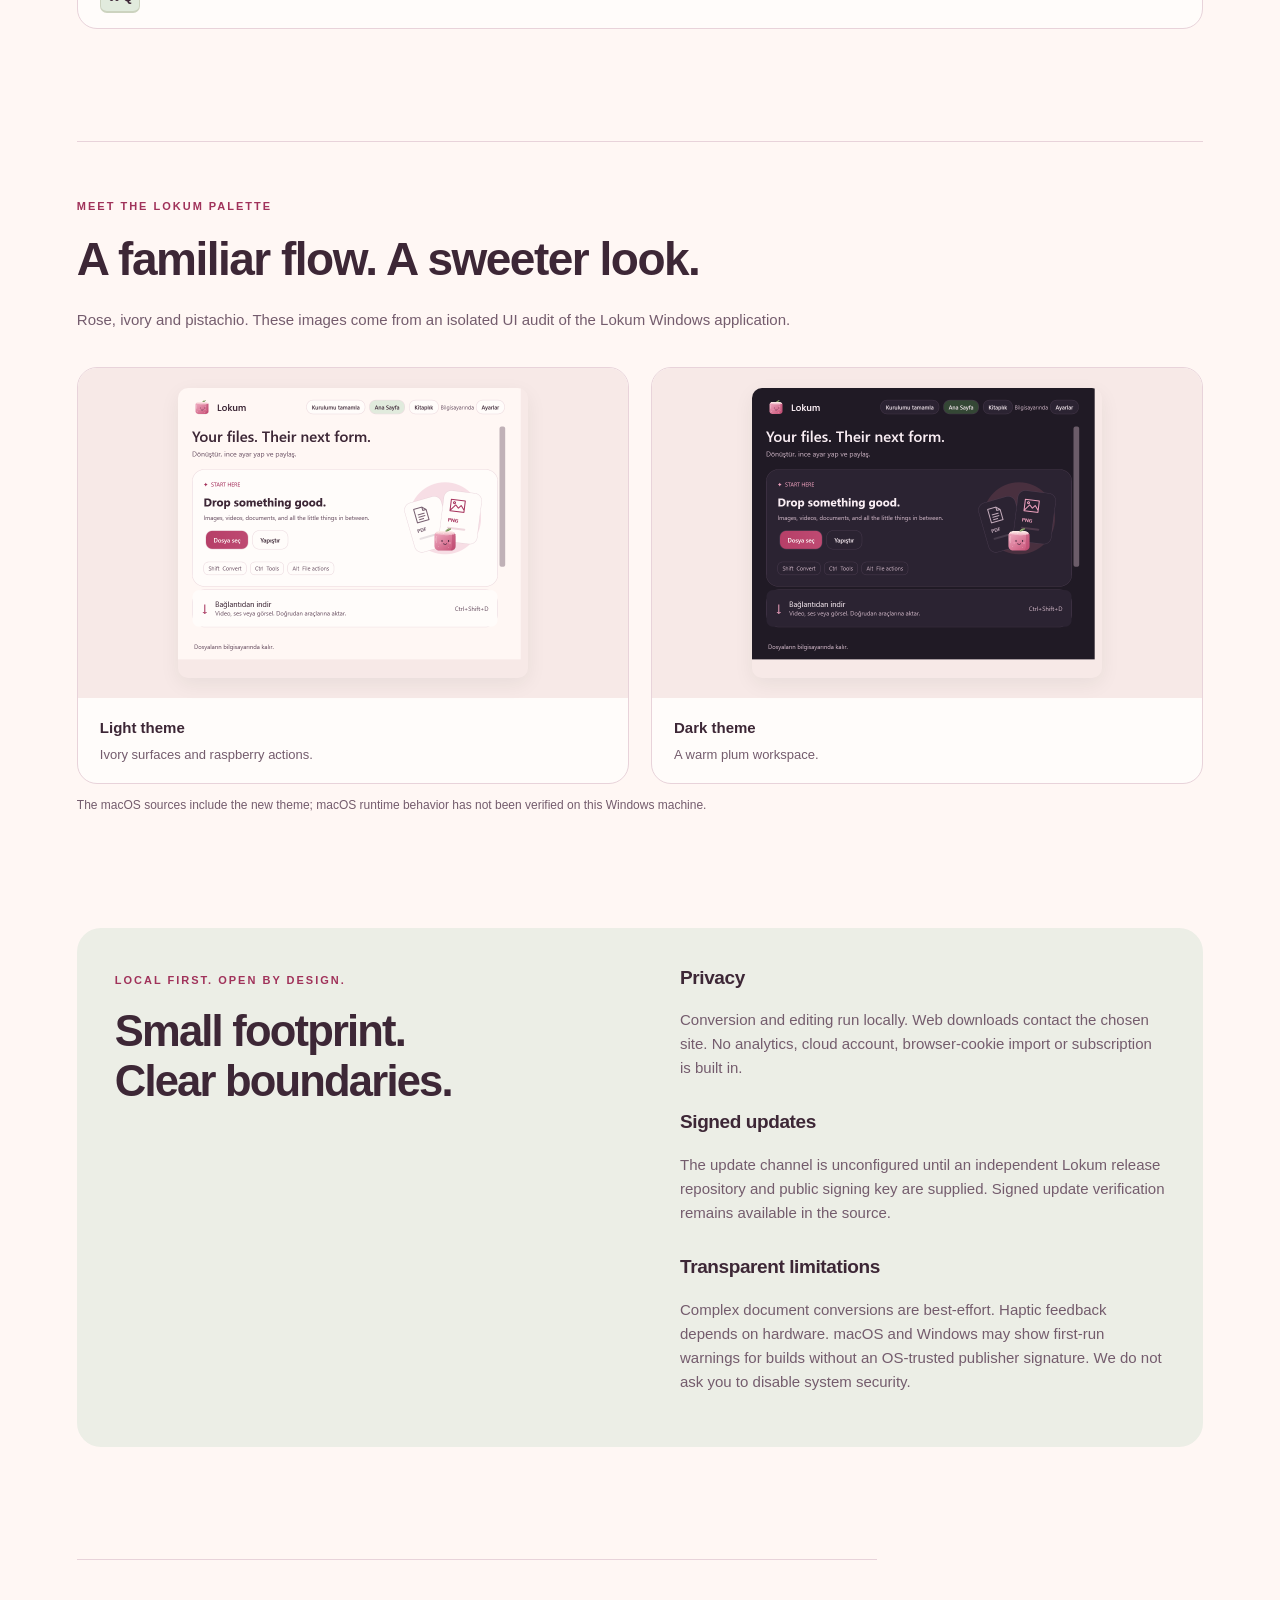
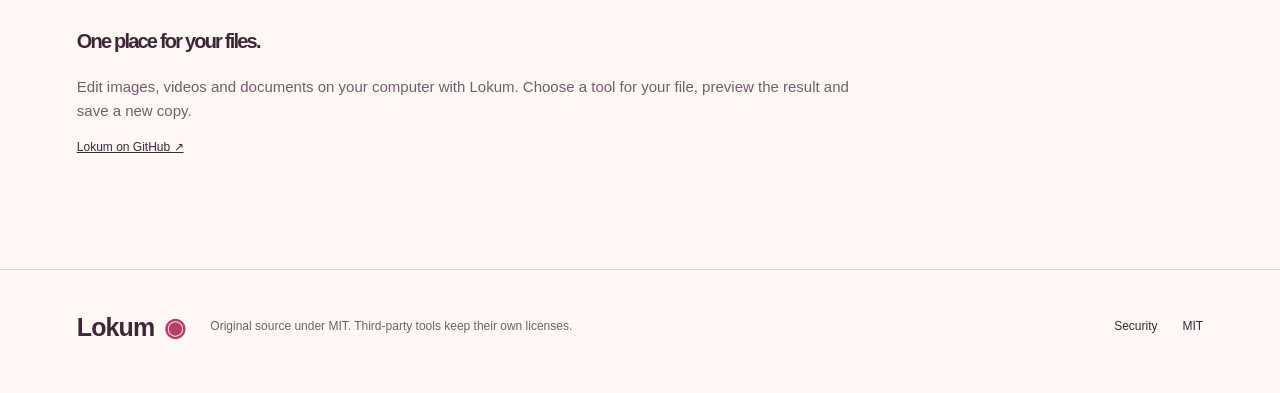
==== commit ecf7bf06: "Remove nonfunctional explanatory comments" ====
--- a/docs/index.html
+++ b/docs/index.html
@@ -2,7 +2,7 @@
 <html lang="en"><head><meta charset="utf-8"><meta name="viewport" content="width=device-width,initial-scale=1">
 <meta http-equiv="Content-Security-Policy" content="default-src 'none'; img-src 'self' blob: data:; media-src 'self' blob:; style-src 'self' 'unsafe-inline'; script-src 'self'; connect-src 'self' blob:; base-uri 'none'; form-action 'none'">
 <meta name="description" content="Lokum: open-source local file conversion, editing, web downloads and a playful drag wheel. All features, formats and keyboard shortcuts.">
-<title>Lokum — Your files, a little sweeter</title><link rel="icon" href="assets/lokum.png"><link rel="stylesheet" href="assets/site.css?v=d147eae7d808"><link rel="stylesheet" href="assets/playground.css?v=7973223f7441"><script src="assets/vendor/pdf-lib.min.js" defer></script><script src="assets/playground.js?v=7973223f7441" defer></script></head>
+<title>Lokum — Your files, a little sweeter</title><link rel="icon" href="assets/lokum.png"><link rel="stylesheet" href="assets/site.css?v=912d60a913cf"><link rel="stylesheet" href="assets/playground.css?v=47d15d642214"><script src="assets/vendor/pdf-lib.min.js" defer></script><script src="assets/playground.js?v=47d15d642214" defer></script></head>
 <body><a class="skip" href="#main">Skip to content</a><header><a class="brand" href="#"><img src="assets/lokum.png" alt="" width="42" height="42">Lokum</a><nav aria-label="Main navigation"><a href="#playground">Try it</a><a href="#features">Features</a><a href="#formats">Formats</a><a href="#shortcuts">Shortcuts</a><a href="tr/index.html">TR</a><a class="nav-github" href="../README.md">Source ↗</a></nav></header>
 <main id="main"><section class="hero"><span class="eyebrow">MAC + WINDOWS · FREE & OPEN SOURCE</span><h1>Your files.<br><em>Without the fuss.</em></h1><p class="intro">Drag a file. Tap a key. Make it yours. Convert, crop and fine-tune without breaking your flow.</p><div class="hero-actions"><a class="button primary" href="#download">Get Lokum ↓</a><a class="button secondary" href="#playground">Try in your browser ↗</a></div><p class="subtle">Your files stay yours. Local processing. No subscription.</p></section>
 <section id="playground" aria-label="Interactive Lokum demo"><div class="live-loading">Preparing your demo desktop…</div><noscript><p class="demo-noscript">Enable JavaScript to try the interactive playground. Screenshots and instructions are below.</p></noscript></section>
--- a/docs/assets/site.css
+++ b/docs/assets/site.css
@@ -1,8 +1,6 @@
 :root{color-scheme:light;--cream:#f5f3e9;--forest:#172a20;--sage:#e4e8d9;--gold:#e4bd59;--line:#d4d8c9;--muted:#5f6d61}*{box-sizing:border-box}html{scroll-behavior:smooth;scroll-padding-top:96px}body{margin:0;background:var(--cream);color:var(--forest);font-family:ui-rounded,-apple-system,BlinkMacSystemFont,"Segoe UI",sans-serif;line-height:1.6}a{color:inherit;text-decoration:none}a:hover{text-decoration:underline;text-underline-offset:5px}a:focus-visible,button:focus-visible,input:focus-visible{outline:3px solid #8f752a;outline-offset:5px}.skip{position:absolute;left:20px;top:-80px;padding:12px;background:var(--gold);z-index:10}.skip:focus{top:12px}header{position:sticky;top:0;z-index:5;display:flex;align-items:center;justify-content:space-between;gap:24px;padding:20px max(6vw,24px);background:#f5f3e9f2;border-bottom:1px solid var(--line);backdrop-filter:blur(14px)}.brand{display:flex;align-items:center;gap:10px;font-size:25px;font-weight:800;letter-spacing:-1px}nav{display:flex;align-items:center;gap:24px;font-size:14px;font-weight:600}.nav-github{background:var(--forest);color:var(--cream);padding:9px 16px;border-radius:40px}main,footer{max-width:1280px;margin:0 auto;padding:0 6vw}section{margin:112px 0}.hero{display:grid;grid-template-columns:1.1fr 1fr;gap:50px;align-items:center;margin:72px 0 108px;min-height:520px}.eyebrow{text-transform:uppercase;letter-spacing:2px;font-size:11px;font-weight:800;color:var(--muted)}h1{font-size:clamp(48px,6.6vw,87px);letter-spacing:-4px;line-height:1.06;margin:18px 0 24px;font-weight:780}h2{font-size:clamp(30px,3.4vw,44px);letter-spacing:-1.8px;line-height:1.15;margin:15px 0 22px}h3{line-height:1.25;letter-spacing:-.4px;font-size:19px}p{color:var(--muted);font-size:15px}.intro{font-size:19px;line-height:1.65;max-width:470px}.hero-actions{display:flex;gap:12px;flex-wrap:wrap;margin:30px 0 18px}.button{display:inline-flex;align-items:center;justify-content:center;padding:13px 21px;border-radius:15px;font-size:14px;font-weight:750;transition:transform .18s,background .18s}.button:hover{transform:translateY(-2px);text-decoration:none}.primary{background:var(--forest);color:var(--cream)}.secondary{background:var(--sage);color:var(--forest);border:1px solid var(--line)}.subtle{font-size:12px}.illustration{position:relative;display:grid;place-items:center;min-height:460px;background:radial-gradient(ellipse at center,#e6e5ce,transparent 69%)}.wheel{position:relative;width:316px;height:316px;border-radius:50%;background:var(--forest);border:11px solid #c9ceba;box-shadow:0 25px 45px #1b30241a;transform:rotate(-8deg)}.wheel:before,.wheel:after{content:"";position:absolute;background:#66705d;inset:0;width:2px;margin:auto;transform:rotate(45deg)}.wheel:after{transform:rotate(-45deg)}.wheel-center{position:absolute;inset:88px;border:5px solid #66705d;border-radius:50%;display:grid;place-items:center;z-index:2;background:#263d2e}.petal{position:absolute;color:var(--cream);font-size:11px;font-weight:750;letter-spacing:1px;z-index:1;transform:rotate(8deg)}.p1{top:35px;left:108px;color:var(--gold)}.p2{right:22px;top:140px}.p3{bottom:35px;left:116px}.p4{left:10px;top:140px}.file{position:absolute;z-index:3;display:flex;align-items:center;gap:10px;padding:16px 22px;background:#fffef8;box-shadow:0 12px 28px #1b302417;border:1px solid var(--line);border-radius:17px;font-size:22px}.file span{font-size:12px;font-weight:650}.float-a{left:0;top:28px;transform:rotate(-7deg);animation:float 6s ease-in-out infinite}.float-b{right:-14px;bottom:70px;transform:rotate(7deg);animation:float 6s ease-in-out -3s infinite}.done{position:absolute;bottom:8px;left:25px;background:var(--sage);border:1px solid #c9ceba;padding:14px 22px;border-radius:16px;font-size:12px;font-weight:650;box-shadow:0 10px 20px #1b30240b}.status{background:var(--forest);color:var(--cream);border-radius:30px;padding:38px;display:grid;grid-template-columns:1fr 1fr;gap:40px}.status p,.status .eyebrow{color:#c7cebf}.platforms{display:flex;flex-direction:column;justify-content:center;gap:16px}.platforms>div{display:flex;align-items:center;justify-content:space-between;gap:10px;flex-wrap:wrap;border-bottom:1px solid #425444;padding-bottom:14px}.platforms span{font-size:12px;color:#c7cebf}.pill{border:1px solid #71835d;padding:3px 10px;border-radius:30px}.muted{opacity:.7}.section-heading{max-width:720px;margin-bottom:35px}.flow-grid{display:grid;grid-template-columns:repeat(3,1fr);gap:28px}.flow-grid article{padding:24px 0;border-top:1px solid var(--line)}.flow b{color:#927226;font-size:13px}.tool-grid{display:grid;grid-template-columns:repeat(3,1fr);gap:16px}.tool{padding:24px;border:1px solid var(--line);border-radius:20px;background:#faf9f1;transition:transform .18s,border-color .18s}.tool:hover{transform:translateY(-3px);border-color:#a5b096}.tool-number{font-size:11px;font-weight:800;color:#7e8b68}.tool h3{margin:10px 0}.tool p{font-size:13px;margin-bottom:0}.web-feature{padding:45px;border-radius:30px;background:var(--sage)}.web-feature p{max-width:850px}.table-wrap{overflow:auto;border:1px solid var(--line);border-radius:20px;background:#faf9f1;margin-top:18px}table{border-collapse:collapse;width:100%;text-align:left;font-size:13px}th,td{padding:15px 22px;border-bottom:1px solid var(--line);vertical-align:top}tbody tr:last-child>*{border-bottom:0}thead{background:var(--sage)}tbody th{font-weight:750;width:22%}tbody td{color:var(--muted)}kbd{font-family:inherit;font-size:12px;white-space:nowrap;background:var(--sage);border:1px solid #ccd3bf;border-bottom-width:2px;border-radius:7px;padding:4px 7px;display:inline-block}.search-label{display:block;font-size:12px;font-weight:750;margin-bottom:8px}input{font:inherit;color:var(--forest);border:1px solid #b9c3aa;border-radius:13px;padding:12px 16px;background:#fffef8;width:min(100%,400px)}.action-list{display:flex;flex-wrap:wrap;gap:10px}.action-list span{border:1px solid var(--line);padding:10px 18px;border-radius:40px;background:var(--sage);font-size:13px;font-weight:650}.trust{display:grid;grid-template-columns:1fr 1fr;gap:80px}.trust h3{margin-top:30px}.trust h3:first-child{margin-top:0}.inspiration{border-top:1px solid var(--line);padding-top:55px;max-width:800px}.inspiration h2{font-size:29px}.inspiration a{text-decoration:underline}footer{display:flex;align-items:center;gap:25px;border-top:1px solid var(--line);padding-top:35px;padding-bottom:45px;font-size:12px}footer p{flex:1;font-size:12px}.brand span{color:#ad8a30}tr[hidden]{display:none}@keyframes float{50%{translate:0 -10px}}@media(max-width:950px){.hero{gap:15px}.wheel{scale:.88}.float-b{right:0}.file{padding:12px}.tool-grid{grid-template-columns:repeat(2,1fr)}nav{gap:16px}.status{grid-template-columns:1fr;gap:20px}h1{letter-spacing:-3px}.trust{gap:35px}}@media(max-width:650px){header{padding:14px 20px}.brand{font-size:22px}nav{gap:12px;font-size:12px}nav a:nth-child(2),nav a:nth-child(3){display:none}.nav-github{padding:7px 11px}main,footer{padding-left:22px;padding-right:22px}.hero{grid-template-columns:1fr;margin-top:45px;gap:18px;min-height:0}.hero h1{font-size:59px}.intro{font-size:17px}.illustration{min-height:405px}.wheel{scale:.92}.float-a{left:6px}.float-b{right:0}.done{left:15px;bottom:0}.tool-grid,.flow-grid,.trust{grid-template-columns:1fr}.tool{padding:22px}.status,.web-feature{padding:28px}.status{border-radius:23px}section{margin:74px 0}.platforms>div{gap:8px}.platforms strong{width:100%}.trust{gap:20px}th,td{padding:13px}footer{flex-wrap:wrap;gap:14px}footer p{flex-basis:100%;order:2;margin:0}}@media(prefers-reduced-motion:reduce){html{scroll-behavior:auto}*,*:before,*:after{animation:none!important;transition:none!important}}
-/* Real app media stays static until the visitor starts the demo. */
 .showcase{border-top:1px solid var(--line);padding-top:50px}.demo-player{overflow:hidden;border:1px solid var(--line);border-radius:24px;background:var(--cream);box-shadow:0 18px 50px #172a2010}.demo-player video{display:block;width:100%;height:auto;aspect-ratio:16/9;max-height:78vh;background:var(--cream)}.demo-links{display:flex;flex-wrap:wrap;align-items:center;justify-content:space-between;gap:12px;font-size:13px}.demo-links a,.showcase .subtle a{text-decoration:underline;text-underline-offset:4px}.demo-links span{font-size:12px}.demo-transcript{font-size:14px;color:var(--muted);margin:22px 0 35px}.demo-transcript summary{cursor:pointer;font-weight:700;color:var(--forest)}.demo-transcript ol{padding-left:22px}.screenshot-grid{display:grid;grid-template-columns:repeat(2,minmax(0,1fr));gap:22px}.screenshot-card{margin:0;overflow:hidden;border:1px solid var(--line);border-radius:20px;background:#fffef8}.screenshot-card>a{display:flex;align-items:center;justify-content:center;height:330px;padding:20px;background:#e9ecdf}.screenshot-card img{display:block;max-width:100%;max-height:100%;width:auto;height:auto;object-fit:contain;border-radius:10px;box-shadow:0 6px 20px #172a2010}.screenshot-card figcaption{padding:18px 22px}.screenshot-card strong,.screenshot-card span{display:block}.screenshot-card strong{font-size:15px}.screenshot-card span{font-size:13px;color:var(--muted);margin-top:5px}.showcase video:focus-visible,.showcase summary:focus-visible{outline:3px solid #8f752a;outline-offset:4px}@media(max-width:650px){.screenshot-grid{grid-template-columns:1fr}.screenshot-card>a{height:310px}.demo-player{border-radius:14px}.demo-player video{max-height:none}.showcase{padding-top:30px}}
 
 @media(max-width:650px){nav a[href="#shortcuts"]{display:none}.nav-github{white-space:nowrap}}
-/* Lokum: rose, ivory and pistachio. The familiar layout stays intact. */
 :root{--cream:#FFF7F4;--paper:#FFF7F4;--forest:#3D2736;--ink:#3D2736;--muted:#745C6D;--sage:#E1EBDD;--gold:#B63F68;--pear:#B63F68;--green:#4E6248;--line:#E8D3DA}
 body{background:var(--paper);color:var(--ink)}header{background:#FFF7F4F2}.hero h1 em{color:#B63F68}.eyebrow,.tool-number,.flow b{color:#A0325A}.hero .eyebrow{background:#FFFCFA;border-color:var(--line)}.button.primary,.nav-github{background:linear-gradient(110deg,#B63F68,#BE4A72);color:#FFF!important}.button.secondary{background:#FFFCFA;color:#3D2736}.tool,.table-wrap,.screenshot-card,input{background:#FFFCFA}.tool:hover{border-color:#BD7690}.status{background:#332239}.status p,.status .eyebrow,.platforms span{color:#E6CDD9}.platforms>div{border-color:#66475B}.status .button.secondary{color:#3D2736}.web-feature{background:#F7DEE5}.screenshot-card>a{background:#F7E9E7}.brand span{color:#B63F68}a:focus-visible,button:focus-visible,input:focus-visible,.showcase summary:focus-visible{outline-color:#B63F68}.screenshot-card strong{color:var(--ink)}.status .button.secondary{background:#FFFCFA}.live-label{color:#536A4B}.live-label:before{background:#7D965F;box-shadow:0 0 0 4px #7D965F16}
--- a/docs/assets/playground.css
+++ b/docs/assets/playground.css
@@ -2,12 +2,9 @@
 @keyframes wheel-in{from{opacity:0;scale:.94}to{opacity:1;scale:1}}@keyframes toast-in{from{opacity:0;translate:0 7px}to{opacity:1;translate:0 0}}
 @media(max-width:760px){header{padding:14px 18px}header nav{gap:13px;font-size:11px}header nav a[href="#formats"],header nav a[href="#shortcuts"]{display:none}.hero{padding-top:50px}.hero h1{letter-spacing:-2.4px}.hero .intro{font-size:15px;max-width:350px}.live-intro{padding:15px 13px 0}.live-title{align-items:flex-start}.live-subtitle{display:none}.desktop{border-radius:15px}.desktop-toolbar{padding:0 12px;gap:9px}.desktop-toolbar button{font-size:10px;padding:6px}.desktop-tabs{padding:9px}.desktop-tabs button{font-size:11px;padding:6px 9px}.demo-stage{height:330px}.demo-file{width:104px;min-height:120px}.demo-file img{width:75px;height:60px}.demo-file .file-preview{width:80px;height:75px}.demo-file .filename{max-width:98px;font-size:10px}.keystrip{gap:6px;padding:12px 7px}.keystrip button{font-size:10px;padding:7px 9px;gap:4px}.keystrip kbd{font-size:12px}.demo-bottomline{display:block;margin:12px 5px}.demo-bottomline span{display:block;text-align:left!important}.demo-stats{gap:15px;margin:35px auto 55px}.demo-stats strong{font-size:30px}.demo-stats span{font-size:10px}.editor-body{grid-template-columns:1fr;min-height:0}.preview-pane{border-right:0;border-bottom:1px solid #354438;padding:17px}.editor-controls{max-height:none;padding:20px;gap:16px}.editor-header{padding:19px 17px;gap:12px}.editor-header h2{font-size:21px}.editor-dialog{max-height:calc(100dvh - 24px)}.editor-footer{padding:15px 17px;gap:8px;position:sticky;bottom:0;background:#101e17}.editor-footer small{display:none}.editor-footer .export-button{font-size:12px;padding:11px 13px}.library-grid{grid-template-columns:repeat(2,1fr)}.stage-tip{font-size:10px;top:23px}.demo-wheel{width:min(360px,94vw);height:min(360px,94vw)}.wheel-option{font-size:8px;min-height:50px;gap:3px;width:75px}.wheel-option svg{width:18px;height:18px}.wheel-center{width:99px;height:99px;font-size:11px}.wheel-center small{max-width:80px;font-size:8px}.status{margin-top:40px}.demo-toast{width:calc(100vw - 50px);bottom:15px;padding:13px;gap:10px}.demo-toast strong{font-size:12px}.demo-toast small{font-size:10px}.demo-toast a{font-size:10px}}
 @media(prefers-reduced-motion:reduce){html{scroll-behavior:auto}*,*:before,*:after{animation:none!important;transition:none!important}}
-/* Keep the playground near the opening fold and maintain readable download copy. */
 header{margin:0 auto}.hero{margin:0 auto 32px;padding-top:56px;padding-bottom:5px}#playground{margin:45px 0 0}.status{color:var(--ink)}.status p,.status .eyebrow,.platforms span{color:#66705e}.platforms>div{border-bottom-color:#c5cdb7}.trust{padding:38px;border-radius:24px}.demo-wheel .wheel-center{inset:auto;left:50%;top:50%}.editor-controls input[type=checkbox]{width:auto}.editor-controls input[type=range]{width:100%}
 @media(max-width:760px){.hero{padding-top:42px;margin-bottom:20px}#playground{margin-top:30px}main{padding-left:12px;padding-right:12px}.trust{padding:25px}.desktop-title{max-width:130px;white-space:nowrap;overflow:hidden;text-overflow:ellipsis}.hero h1{font-size:clamp(43px,8vw,64px)}header nav a[href="#features"]{display:none}.demo-wheel .wheel-center{inset:auto;left:50%;top:50%}.demo-dialog .media-preview{max-height:225px}}
 .sample-format-row{display:flex;align-items:center;justify-content:space-between;padding:0 22px 10px;background:#ffffff40;font-size:10px;color:#8a907f}.sample-format-row label{display:flex;gap:7px;align-items:center}.sample-format-row select{font:inherit;color:#526348;background:#fff8;border:1px solid #d8dece;border-radius:5px;padding:3px 7px;cursor:pointer}.feature-filters{display:flex;gap:7px;flex-wrap:wrap;margin:0 0 25px}.feature-filters button{font:inherit;font-size:12px;padding:9px 15px;border:1px solid var(--line);background:#fff8;border-radius:20px;color:#6b765d;cursor:pointer}.feature-filters button[aria-pressed=true]{background:#293b2a;color:#f2f0df;border-color:#293b2a}article[hidden]{display:none!important}@media(max-width:760px){.sample-format-row{padding:0 15px 8px}.sample-format-row>span{font-size:9px}}
-/* Native demo presentation. Palette is generated from the desktop app by
-   build-site.py; marketing outside the playground keeps its own appearance. */
 .desktop,.demo-wheel,.demo-dialog,.demo-toast{font-family:ui-rounded,"SF Pro Rounded",-apple-system,BlinkMacSystemFont,"Segoe UI",sans-serif}
 .desktop{color:var(--demo-ink);background:var(--demo-paper);border-color:var(--demo-line)}
 .desktop-toolbar,.desktop-tabs,.sample-format-row,.keystrip{background:var(--demo-paper);border-color:var(--demo-line)}
@@ -20,8 +17,6 @@
 .demo-file[aria-pressed=true] .filename{background:var(--demo-sage);color:var(--demo-ink)}
 .keystrip button[aria-pressed=true]{background:linear-gradient(100deg,#e3b859,#f5d17d);color:#2b351c;border-color:transparent}
 .desktop button:focus-visible,.demo-dialog :focus-visible,.demo-wheel button:focus-visible{outline:2px solid #e3b859;outline-offset:3px}
-/* The native wheel is 320 points, with a 0.44 outer radius, 0.407 inner
-   ratio, rounded corners and area-centroid labels; see wheel-geometry.mjs. */
 .demo-wheel{width:320px;height:320px;filter:none;background:transparent;border-radius:50%;backdrop-filter:blur(18px);-webkit-backdrop-filter:blur(18px);clip-path:circle(50%);overflow:visible;--wheel-petal:#252525e0;--wheel-label:#e9e9e9;--wheel-disc:#232323ed}
 html[data-demo-theme=light] .demo-wheel{--wheel-petal:#ffffffe0;--wheel-label:#252525;--wheel-disc:#f3f3f3ed}
 .demo-wheel:has(.wheel-page){clip-path:none;backdrop-filter:none;-webkit-backdrop-filter:none}
@@ -34,8 +29,6 @@
 .demo-wheel .wheel-center{padding:8px;box-sizing:border-box;border:0;background:var(--wheel-disc);color:var(--wheel-label);font-size:11px;line-height:1.18;gap:0}
 .demo-wheel .wheel-center strong{font-weight:600;overflow-wrap:normal;max-width:100%;text-wrap:balance}
 .wheel-page{background:var(--demo-surface);color:var(--demo-ink);border-color:var(--demo-line)}
-/* Tool windows share the app's left-hand close control, 44pt badge, input
-   pill, 21pt heading, split preview, rounded controls and gold action. */
 .demo-dialog{width:min(1040px,calc(100vw - 32px));border-color:var(--demo-line);background:var(--demo-paper);color:var(--demo-ink);border-radius:24px}
 .editor-header{gap:14px;padding:17px 20px;min-height:82px;box-sizing:border-box;border-color:var(--demo-line)}
 .editor-header>div:last-of-type{min-width:0}.editor-header h2{font-size:21px;font-weight:700;letter-spacing:-.5px;line-height:1.15;margin:0 0 6px}
@@ -58,8 +51,6 @@
 .editor-footer{padding:17px 20px;border-color:var(--demo-line);background:var(--demo-paper)}.editor-footer small,.editor-footer .reset-button{color:var(--demo-muted)}
 .editor-footer .export-button{display:flex;align-items:center;justify-content:center;text-align:center;border-radius:13px;font-size:13px;font-weight:600;padding:10px 16px;background:linear-gradient(100deg,#e3b859,#f5d17d);color:#2b351c;box-shadow:0 4px 12px #00000018;transition:transform .15s}
 .editor-footer .export-button:hover:not(:disabled){transform:scale(1.015)}.editor-footer .export-button:active:not(:disabled){transform:scale(.97)}
-/* Float: the compact thumbnail stack and silver paperclip expand into the
-   same narrow, vertically scrolling shelf as the shipping desktop app. */
 .float-shelf{position:absolute;right:16px;bottom:12px;z-index:5;width:112px;height:136px;max-width:none;padding:0;border:0;border-radius:24px;box-sizing:border-box;background:transparent;box-shadow:none;color:var(--demo-ink);font-family:inherit;transition:width .18s ease,height .18s ease,background .18s ease;--float-width:156px;outline-offset:3px}
 .float-shelf.expanded{width:var(--float-width);height:calc(100% - 24px);background:linear-gradient(145deg,color-mix(in srgb,var(--demo-sand) 85%,var(--demo-paper)),var(--demo-sage));box-shadow:0 8px 28px #0003;border:1px solid var(--demo-line);backdrop-filter:blur(20px)}
 .float-shelf button{font:inherit;color:inherit;margin:0;border:0;background:transparent;cursor:pointer;box-sizing:border-box}
@@ -86,11 +77,8 @@
 .close-editor{font-size:0;display:grid;place-items:center}.close-editor::before{content:"×";display:grid;place-items:center;width:13px;height:13px;border-radius:50%;font-size:12px;line-height:13px;font-weight:700;background:var(--demo-muted);color:var(--demo-paper)}
 .editor-dialog-status{color:var(--demo-muted)}.library-item a,.library-item button{color:var(--demo-ink);text-decoration:underline}
 .demo-toast{background:color-mix(in srgb,var(--demo-sage) 60%,var(--demo-paper));color:var(--demo-ink);border:0;border-radius:22px;gap:13px}.demo-toast strong{font-size:13px}.demo-toast small{color:var(--demo-muted)}.demo-toast a,.demo-toast button{color:var(--demo-ink);background:var(--demo-surface);border:1px solid var(--demo-line);padding:7px 10px;border-radius:10px}.demo-toast .check{color:var(--demo-muted);background:var(--demo-sage)}
-/* Keep native window chrome and actions visible while long previews scroll. */
 .demo-dialog[open]{display:flex;flex-direction:column;overflow:hidden}.editor-header,.editor-footer{flex-shrink:0}.editor-body{flex:1;min-height:0;max-height:calc(100dvh - 206px);overflow:hidden}.editor-body>.preview-pane,.editor-controls{max-height:calc(100dvh - 206px);min-height:0;overflow:auto;box-sizing:border-box}.library-panel{min-height:0;overflow:auto}.float-preview{overflow:auto}
 @media(max-width:760px){.editor-body{display:block;overflow:auto}.editor-body>.preview-pane,.editor-controls{max-height:none;overflow:visible}.editor-footer{position:static}}
-/* Native transport: full-width scrubber, frame-step buttons and clock below. */
 .media-controls{display:grid;grid-template-columns:auto auto auto minmax(0,1fr);gap:10px 8px}.media-controls input{grid-row:1;grid-column:1/-1;width:100%;margin:0 0 3px}.media-controls button{grid-row:2;min-width:34px;min-height:29px;padding:6px 9px;display:grid;place-items:center}.media-controls button svg{width:15px;height:15px}.media-controls .media-toggle svg{fill:currentColor}.media-controls span{grid-row:2;justify-self:end;font-variant-numeric:tabular-nums}.preview-pane>.utility-button{display:block;margin:18px auto 0}
-/* Native Lokum theme tokens override the upstream demo's presentation defaults. */
 :root{--cream:#FFF7F4;--paper:#FFF7F4;--forest:#3D2736;--ink:#3D2736;--muted:#745C6D;--sage:#E1EBDD;--gold:#B63F68;--pear:#B63F68;--green:#4E6248;--line:#E8D3DA}
 .editor-footer .export-button,.annotation-bar button[aria-pressed=true],.keystrip button[aria-pressed=true],.native-segments button[aria-checked=true]{background:linear-gradient(110deg,#B63F68,#BE4A72);color:#FFF}.keystrip button[aria-pressed=true] kbd{color:#FFF;border-color:#FFFFFF66}.editor-icon{color:#B63F68}.editor-controls input[type=range],.media-controls input{accent-color:#B63F68}.float-file[aria-pressed=true]{background:color-mix(in srgb,#B63F68 28%,transparent)!important}.demo-wheel .wheel-option.active{color:#FFF}.demo-file:focus-visible{outline-color:#B63F68}.desktop-toolbar button:hover,.utility-button:hover{border-color:#B47790}
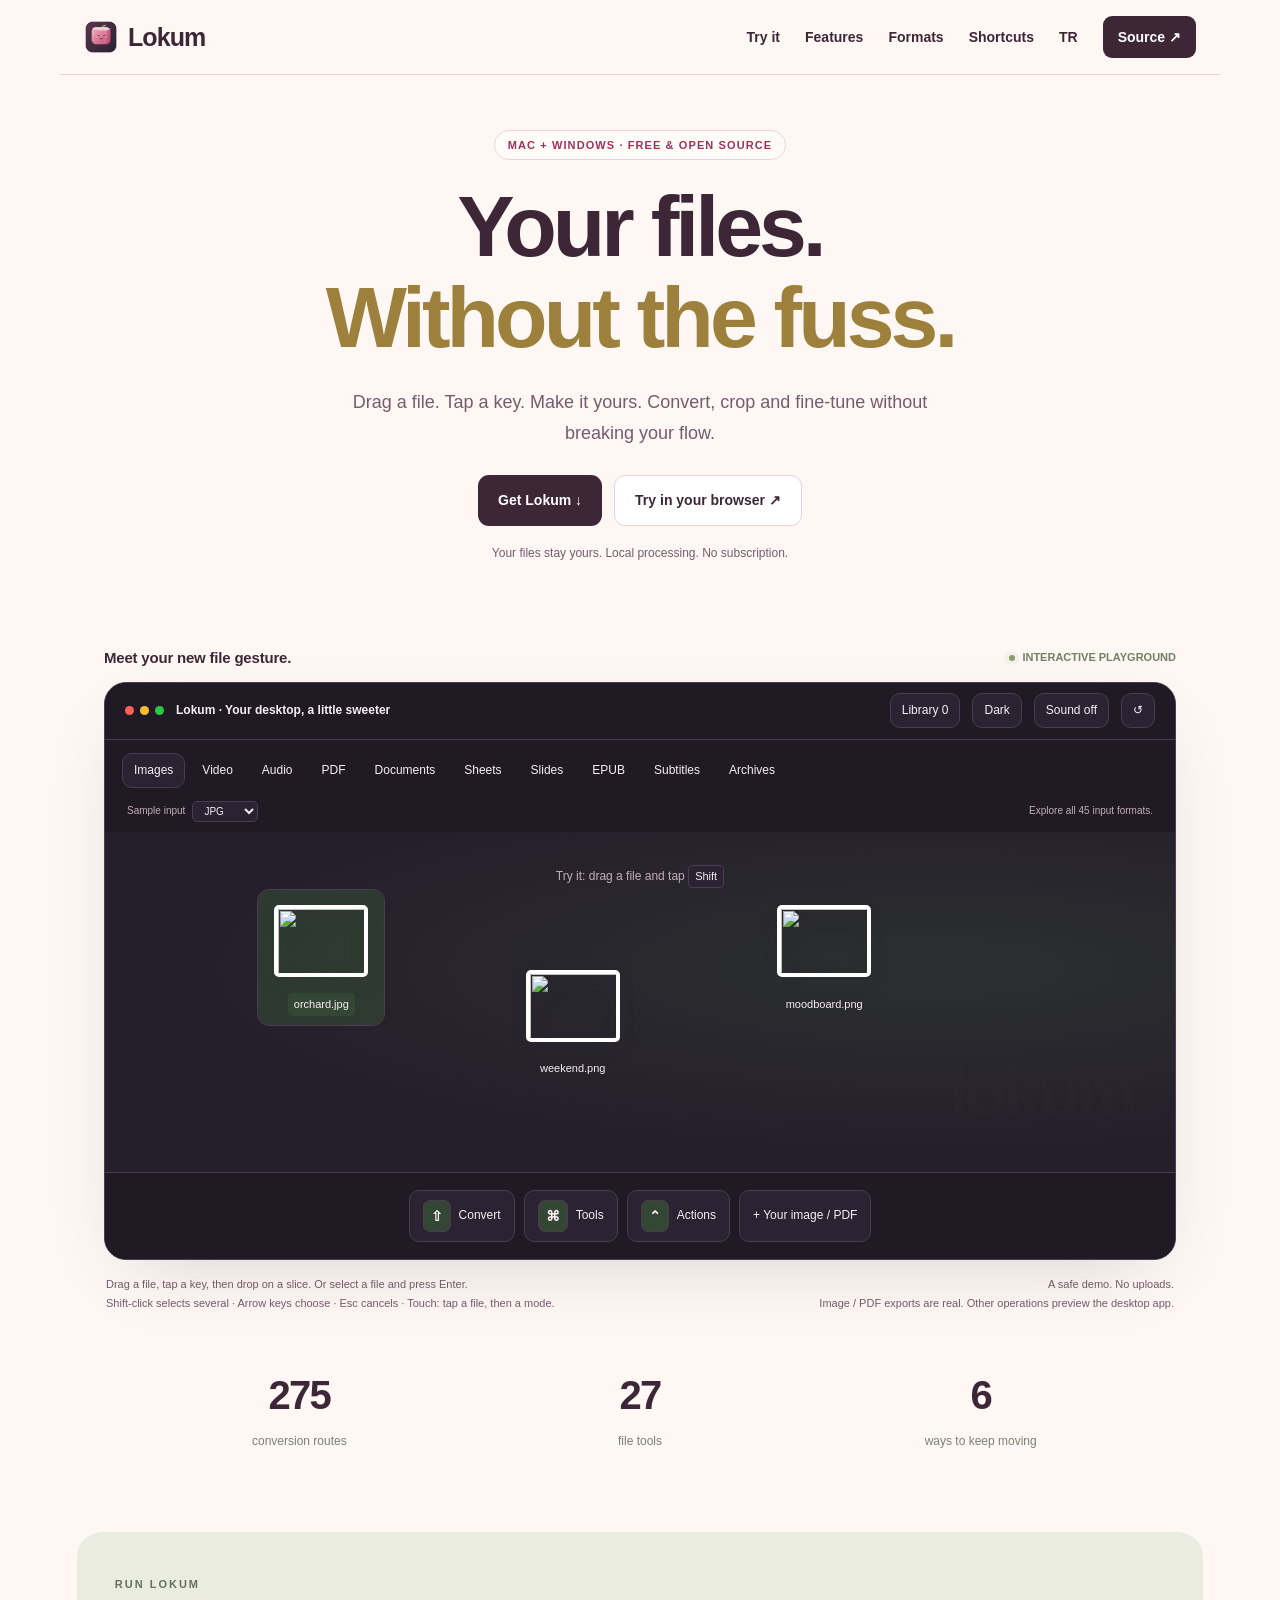
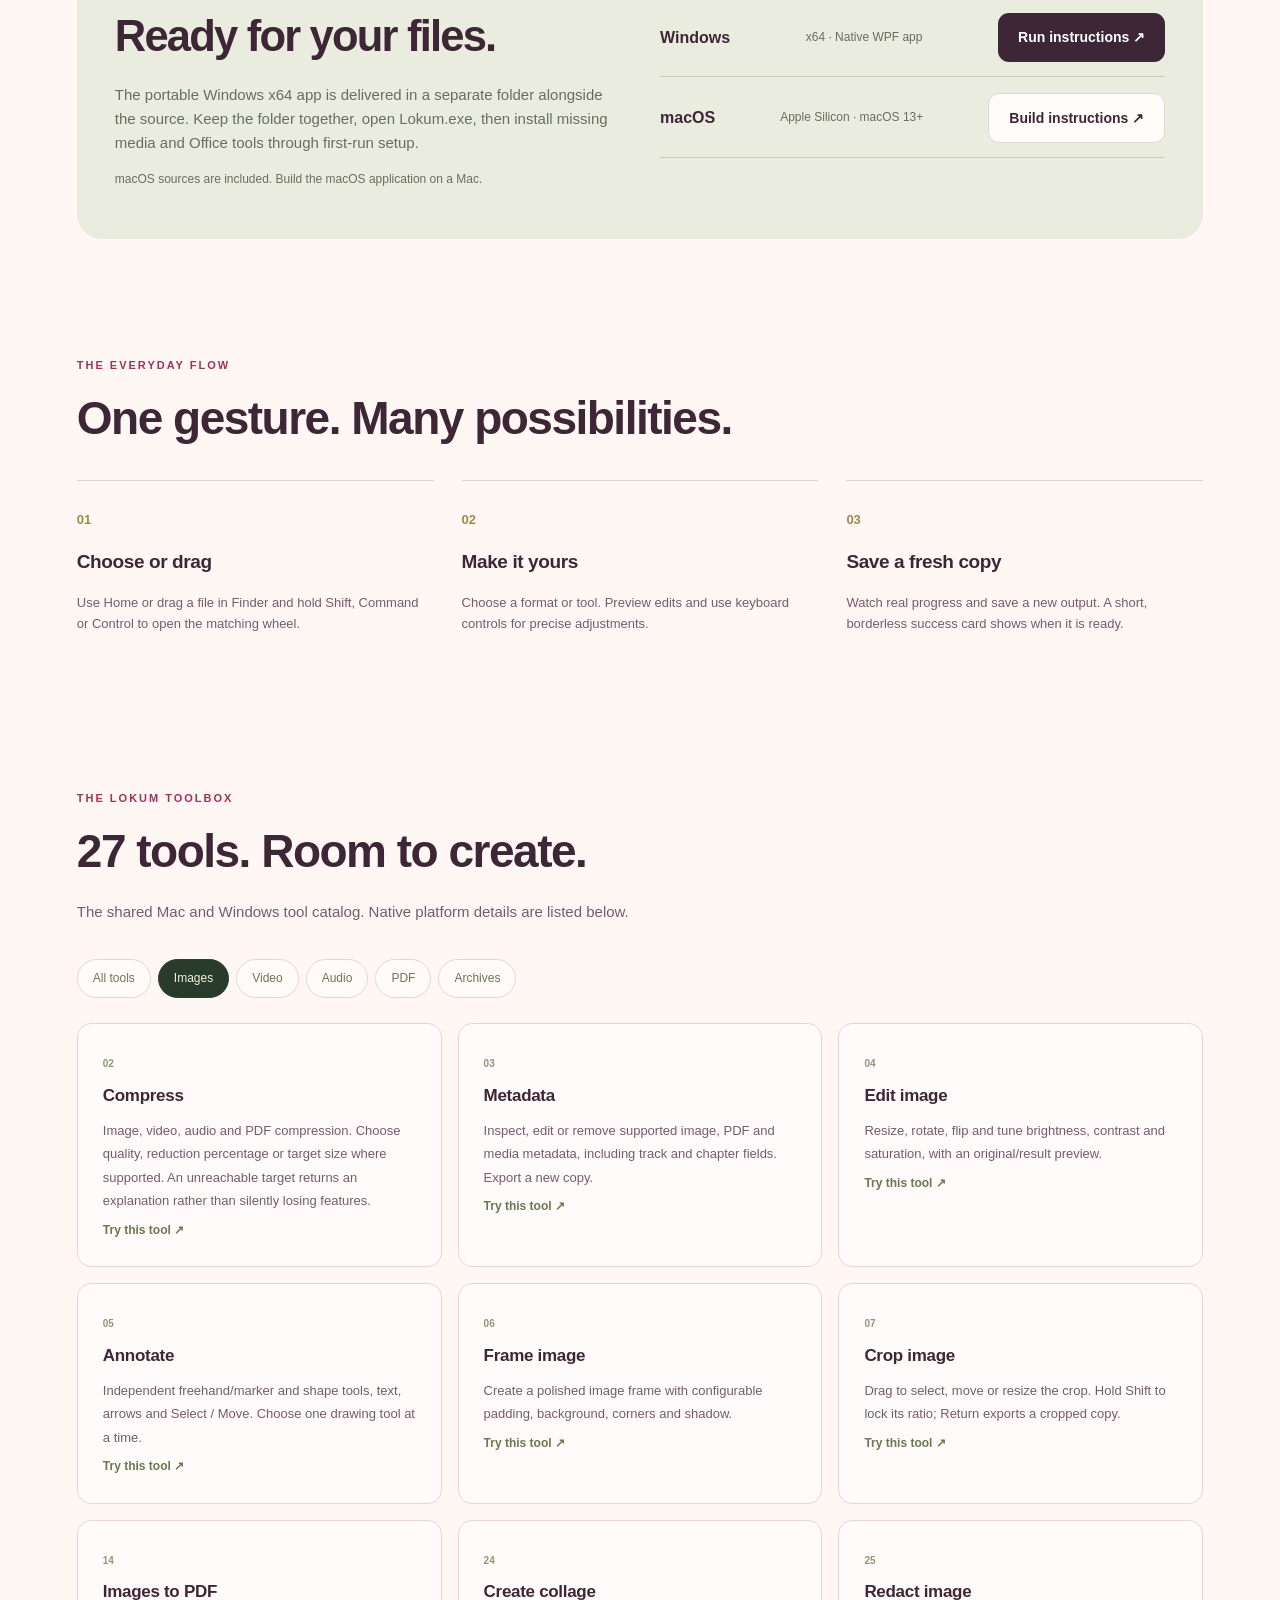
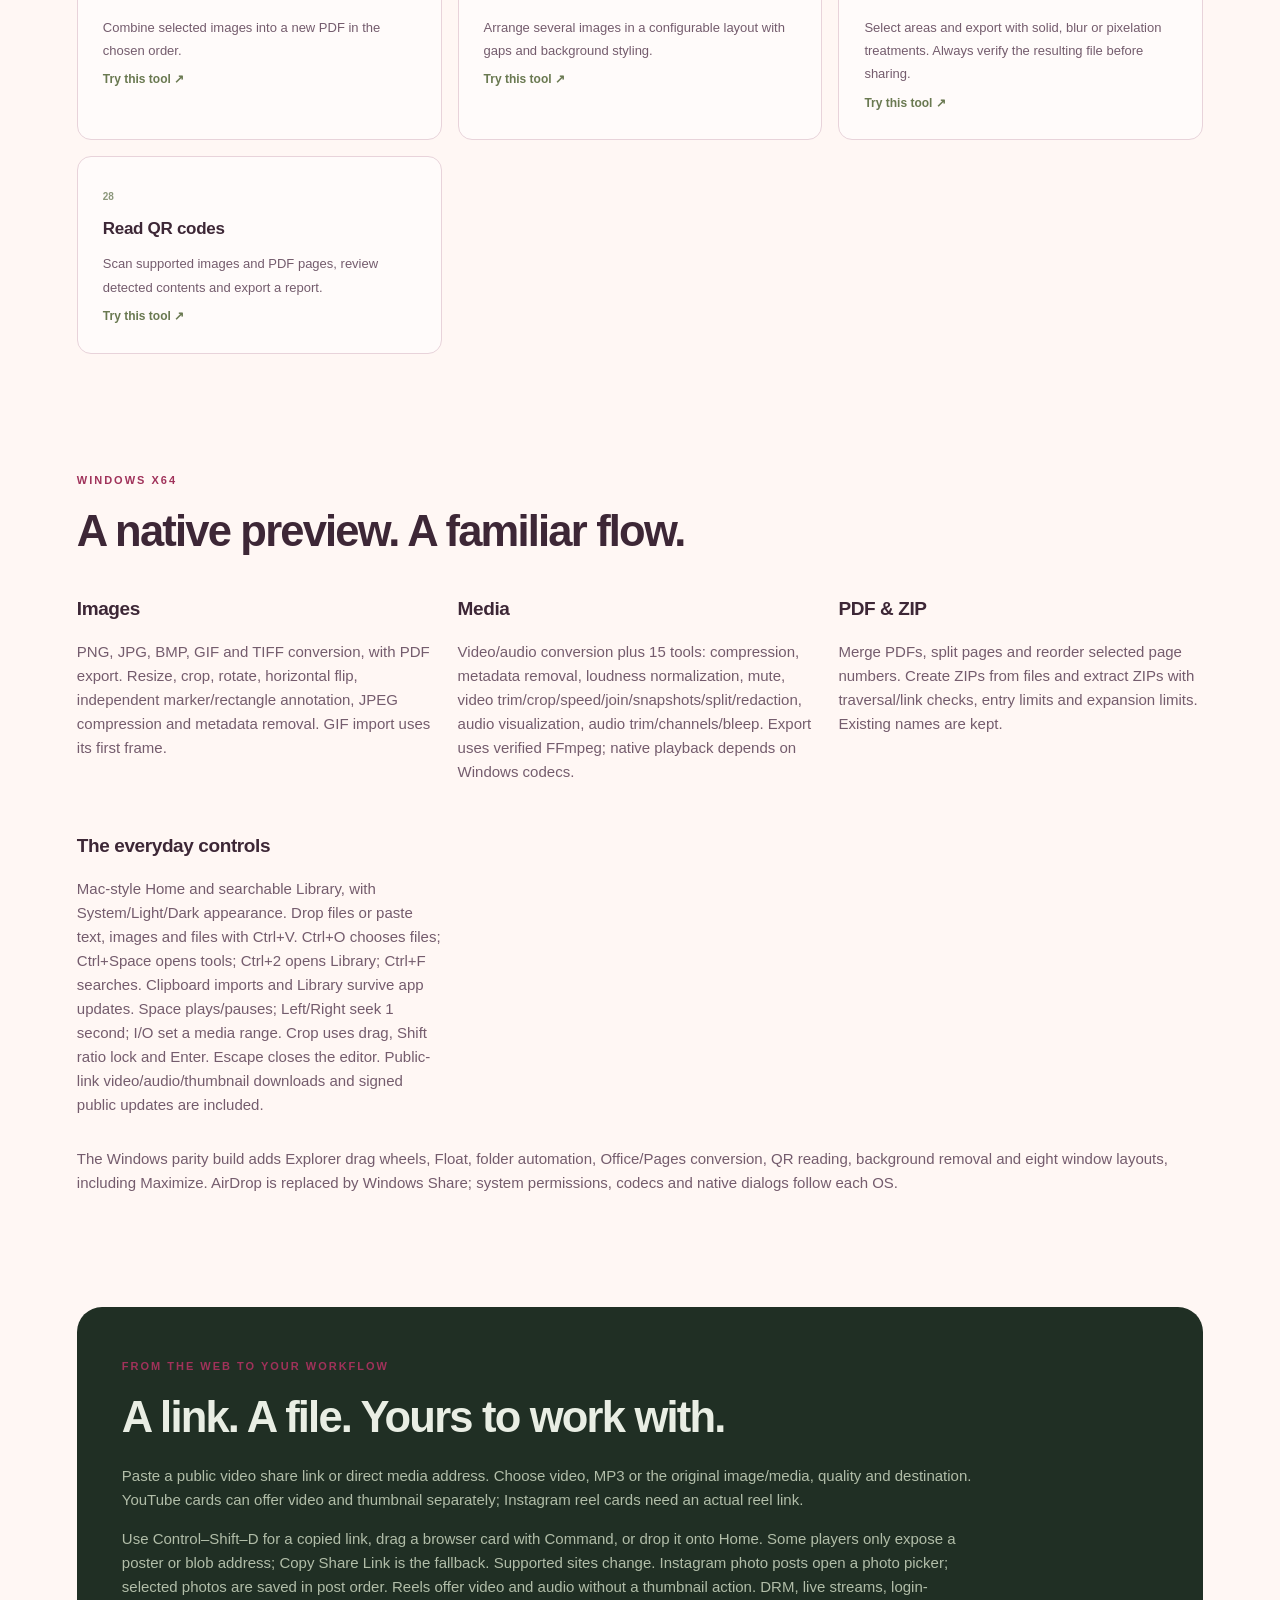
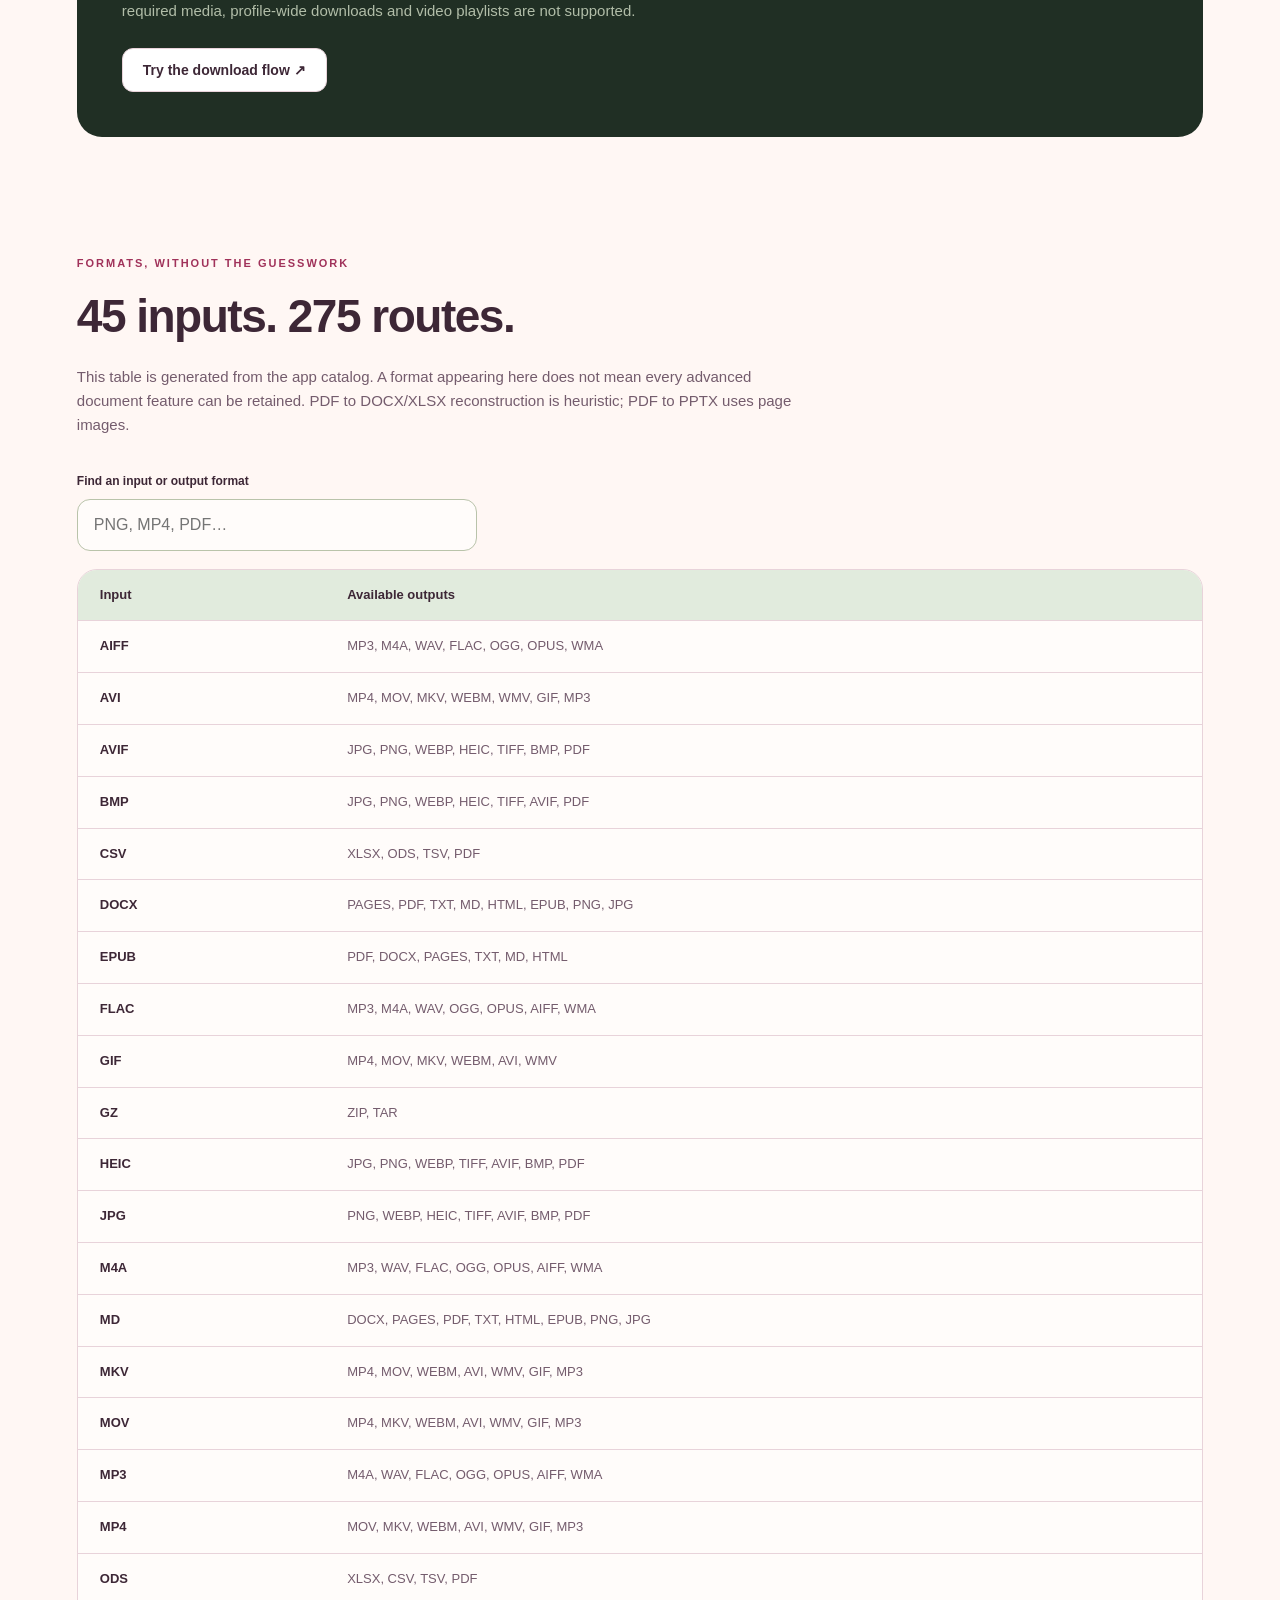
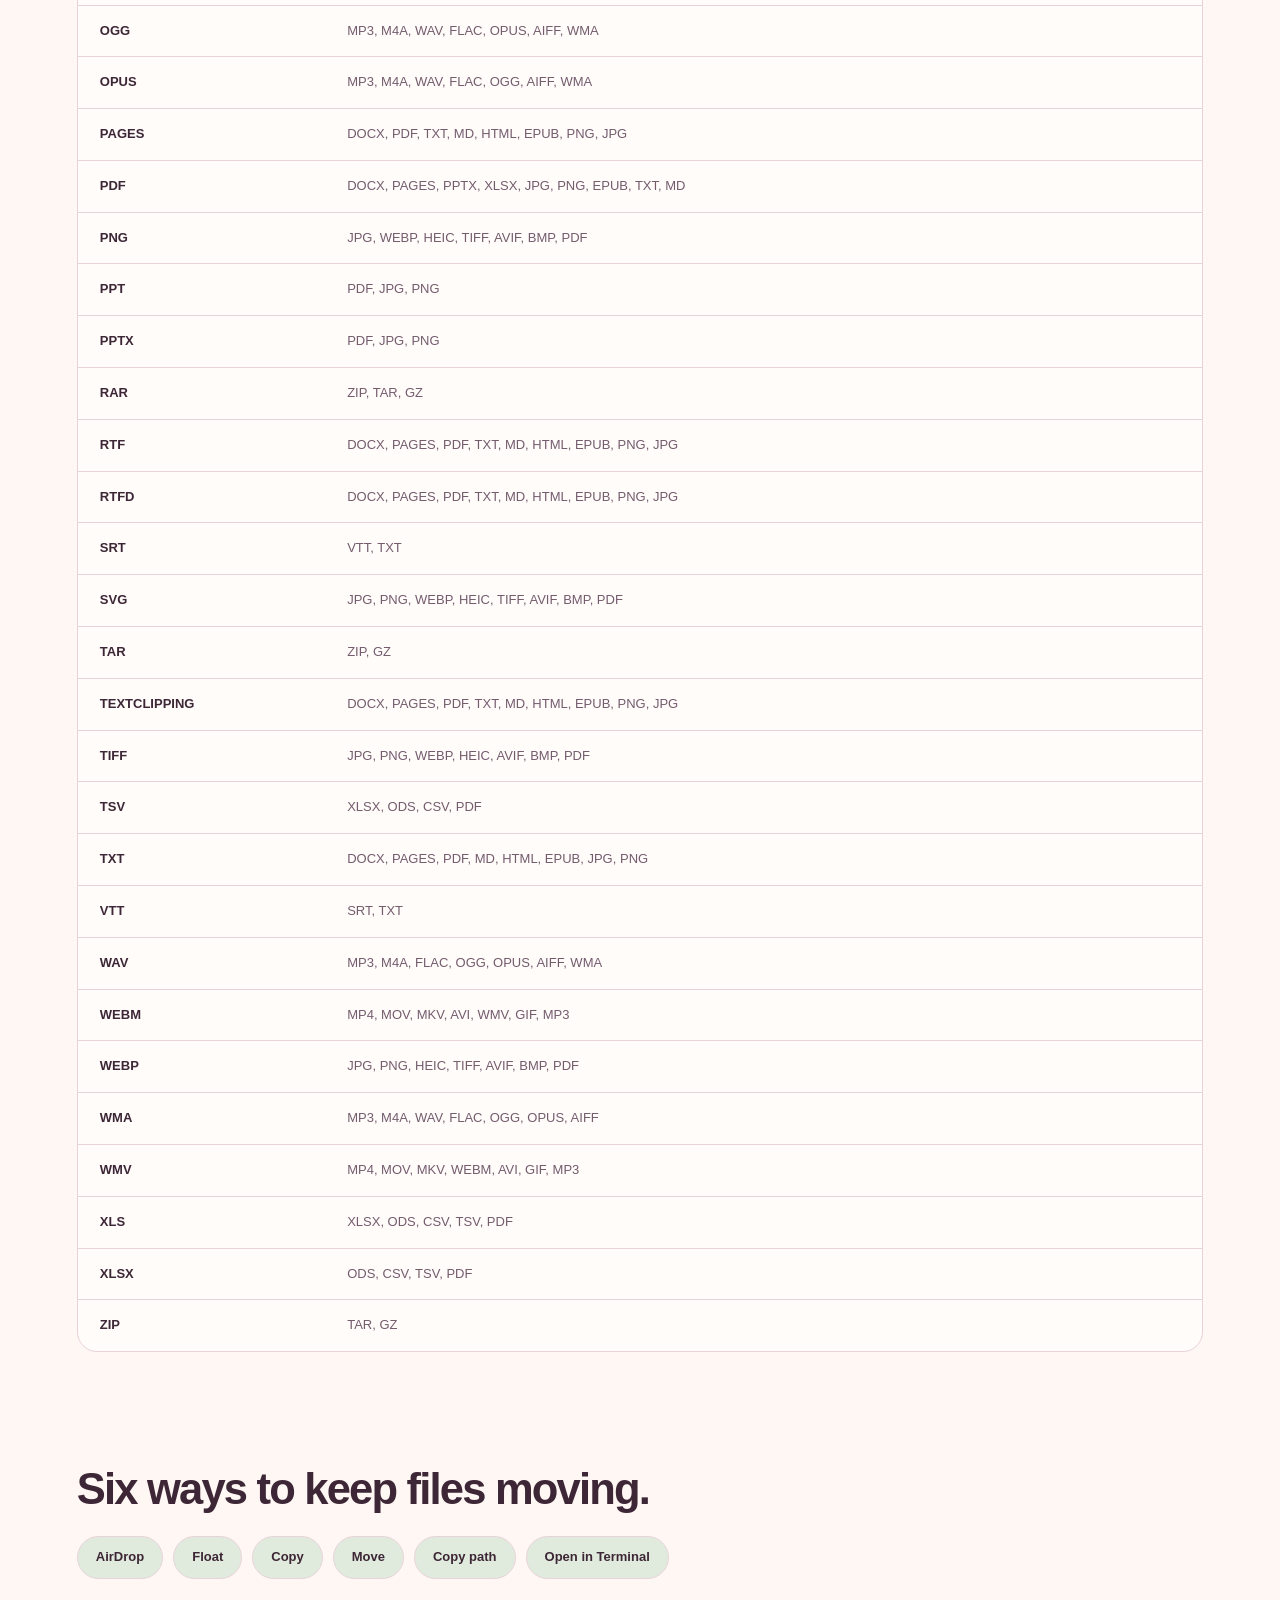
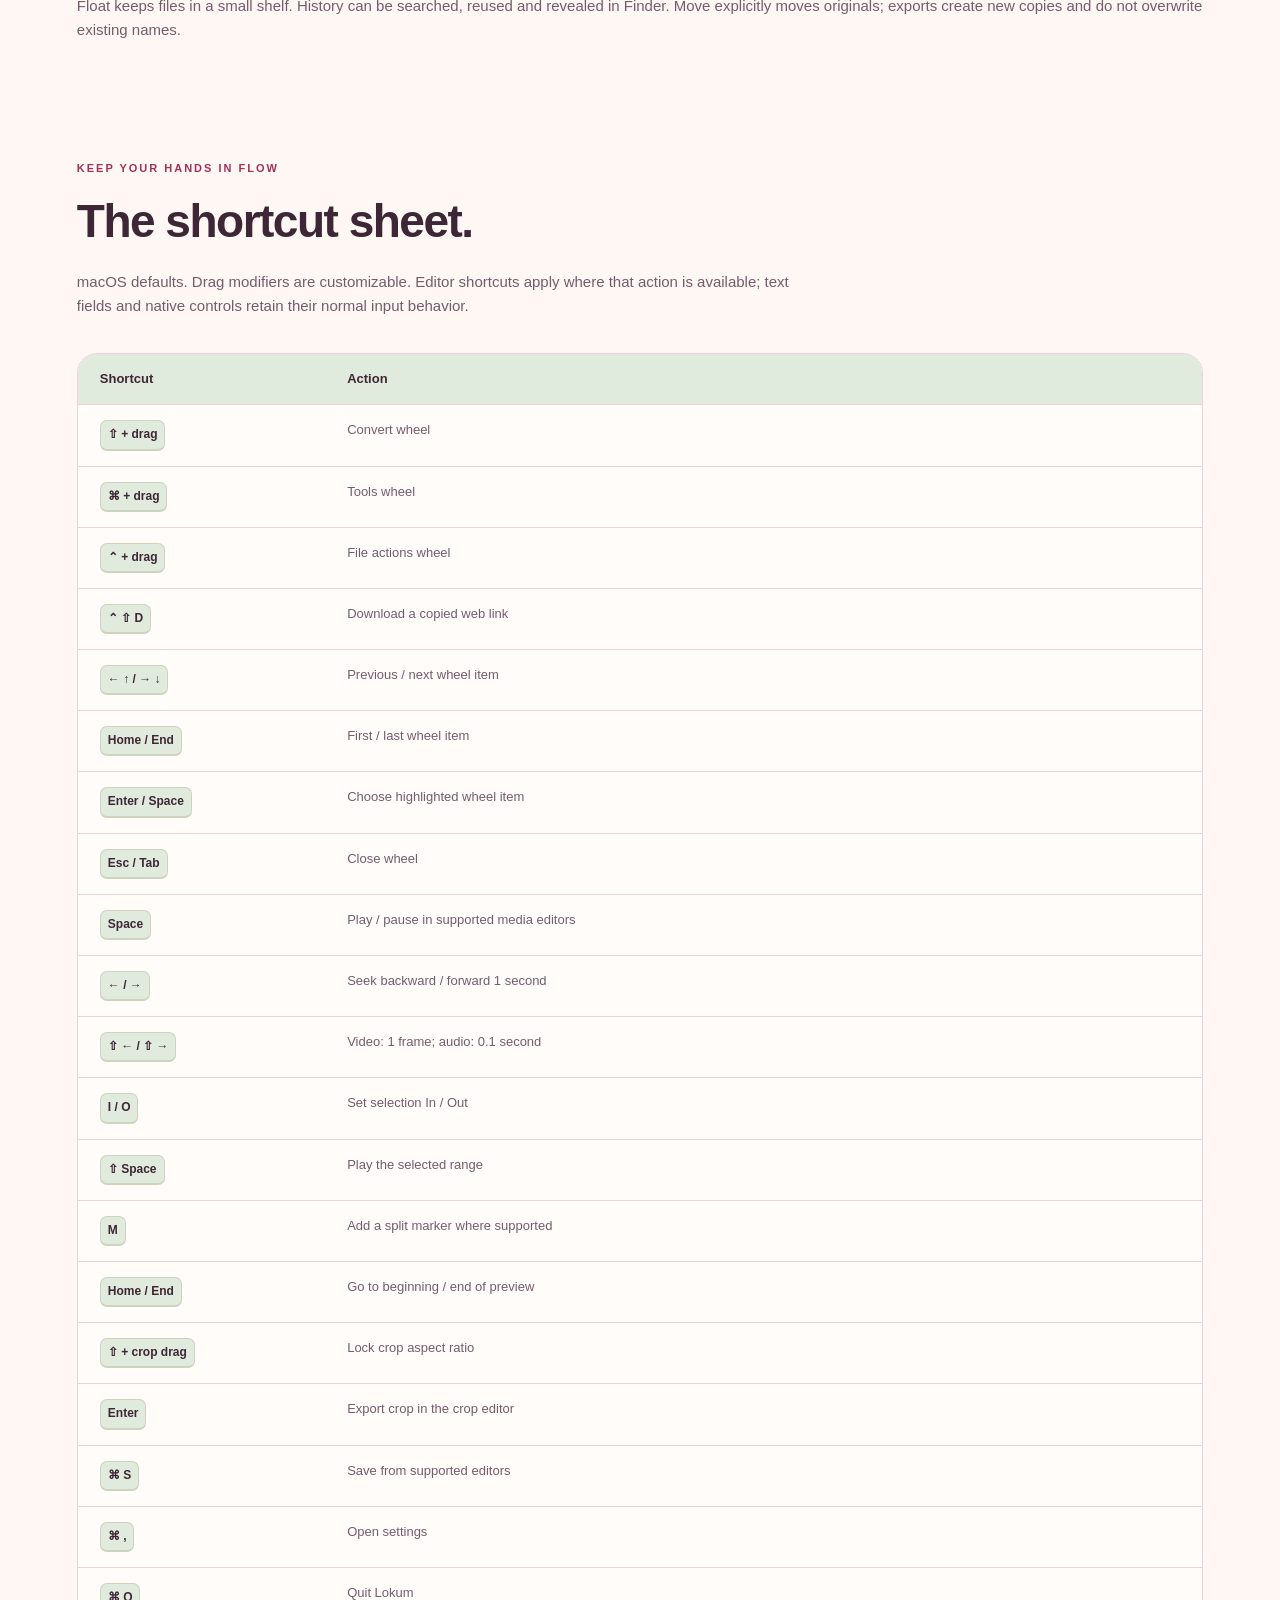
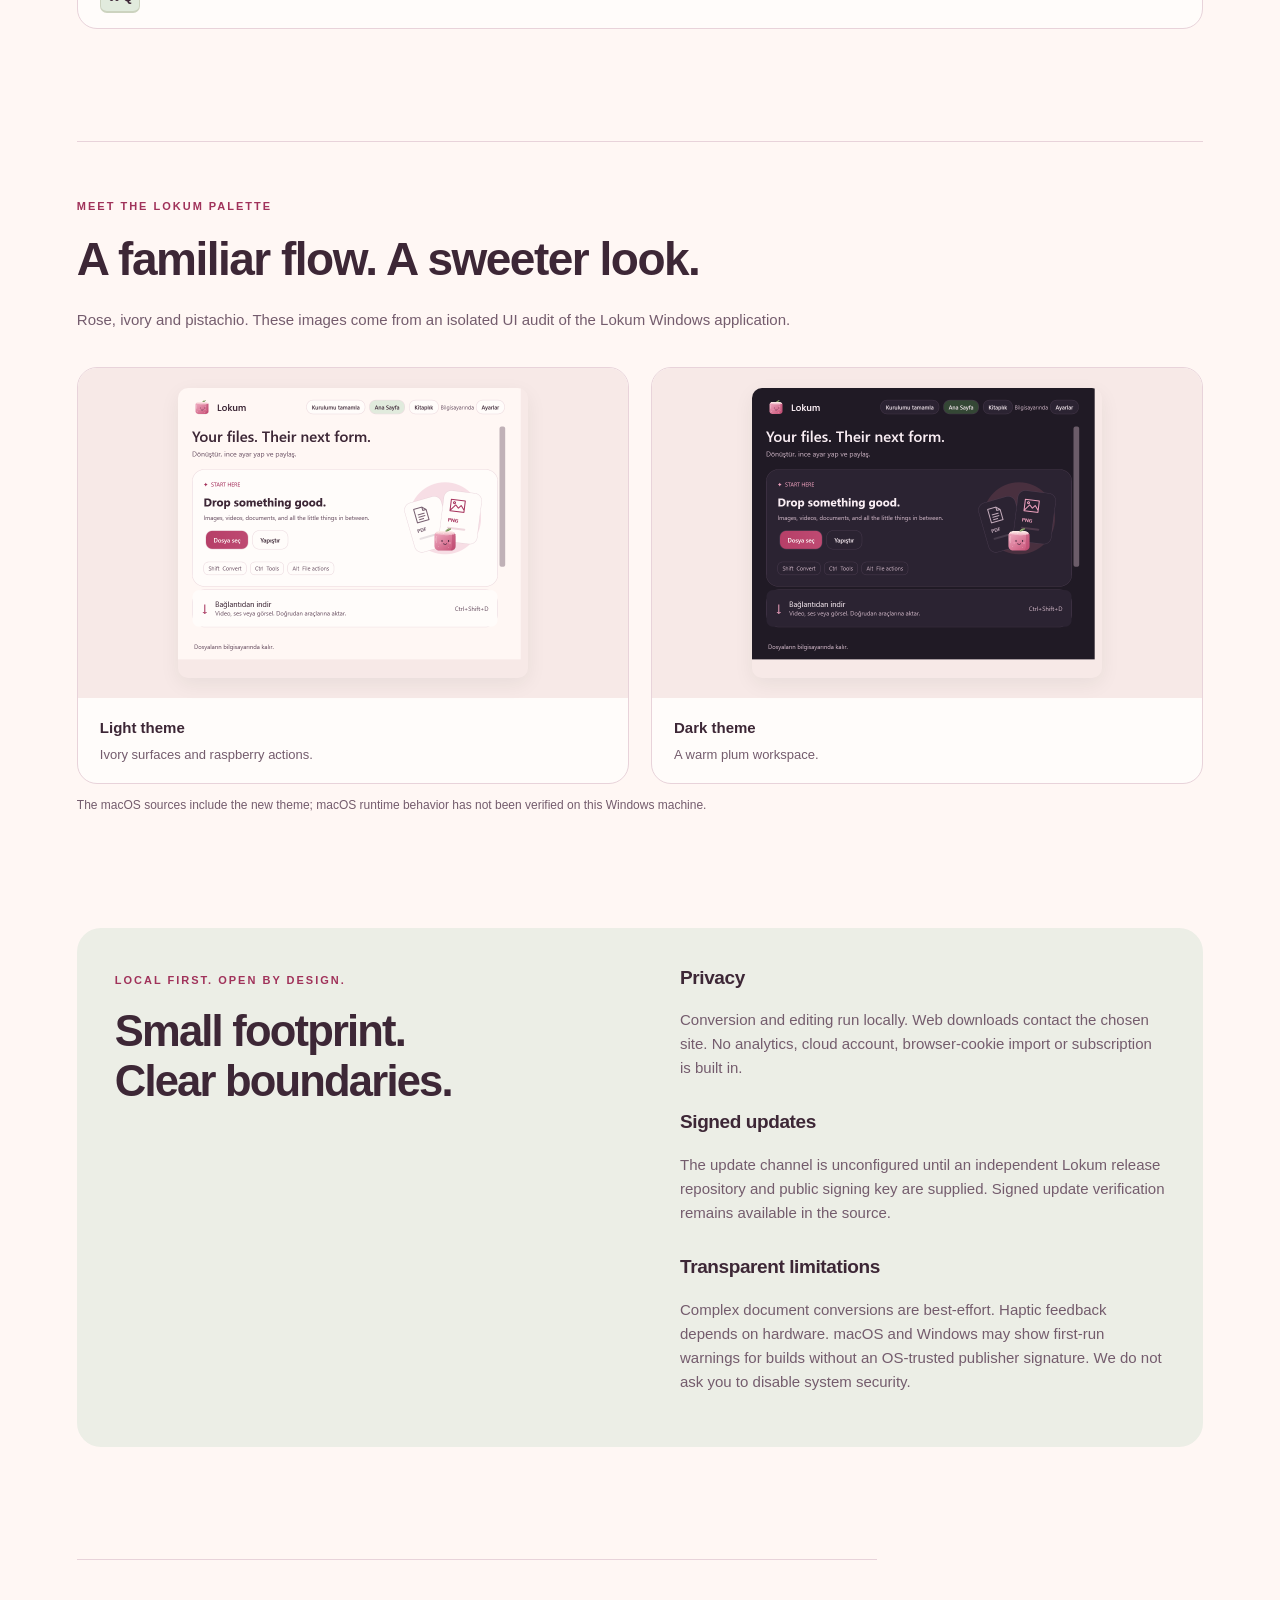
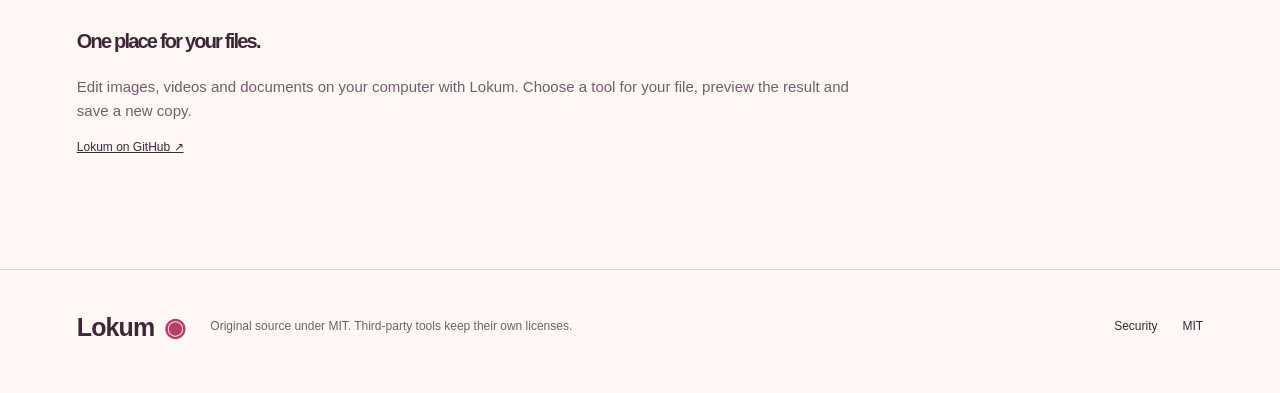
==== commit 56dac9be: "Implement Mac background, independent cuts, range mute and integrated crop engines" ====
--- a/docs/index.html
+++ b/docs/index.html
@@ -2,7 +2,7 @@
 <html lang="en"><head><meta charset="utf-8"><meta name="viewport" content="width=device-width,initial-scale=1">
 <meta http-equiv="Content-Security-Policy" content="default-src 'none'; img-src 'self' blob: data:; media-src 'self' blob:; style-src 'self' 'unsafe-inline'; script-src 'self'; connect-src 'self' blob:; base-uri 'none'; form-action 'none'">
 <meta name="description" content="Lokum: open-source local file conversion, editing, web downloads and a playful drag wheel. All features, formats and keyboard shortcuts.">
-<title>Lokum — Your files, a little sweeter</title><link rel="icon" href="assets/lokum.png"><link rel="stylesheet" href="assets/site.css?v=912d60a913cf"><link rel="stylesheet" href="assets/playground.css?v=47d15d642214"><script src="assets/vendor/pdf-lib.min.js" defer></script><script src="assets/playground.js?v=47d15d642214" defer></script></head>
+<title>Lokum — Your files, a little sweeter</title><link rel="icon" href="assets/lokum.png"><link rel="stylesheet" href="assets/site.css?v=912d60a913cf"><link rel="stylesheet" href="assets/playground.css?v=2457f29d35d4"><script src="assets/vendor/pdf-lib.min.js" defer></script><script src="assets/playground.js?v=2457f29d35d4" defer></script></head>
 <body><a class="skip" href="#main">Skip to content</a><header><a class="brand" href="#"><img src="assets/lokum.png" alt="" width="42" height="42">Lokum</a><nav aria-label="Main navigation"><a href="#playground">Try it</a><a href="#features">Features</a><a href="#formats">Formats</a><a href="#shortcuts">Shortcuts</a><a href="tr/index.html">TR</a><a class="nav-github" href="../README.md">Source ↗</a></nav></header>
 <main id="main"><section class="hero"><span class="eyebrow">MAC + WINDOWS · FREE & OPEN SOURCE</span><h1>Your files.<br><em>Without the fuss.</em></h1><p class="intro">Drag a file. Tap a key. Make it yours. Convert, crop and fine-tune without breaking your flow.</p><div class="hero-actions"><a class="button primary" href="#download">Get Lokum ↓</a><a class="button secondary" href="#playground">Try in your browser ↗</a></div><p class="subtle">Your files stay yours. Local processing. No subscription.</p></section>
 <section id="playground" aria-label="Interactive Lokum demo"><div class="live-loading">Preparing your demo desktop…</div><noscript><p class="demo-noscript">Enable JavaScript to try the interactive playground. Screenshots and instructions are below.</p></noscript></section>
@@ -10,7 +10,7 @@
 
 <section class="status" id="download"><div><span class="eyebrow">Run Lokum</span><h2>Ready for your files.</h2><p>The portable Windows x64 app is delivered in a separate folder alongside the source. Keep the folder together, open Lokum.exe, then install missing media and Office tools through first-run setup.</p><p class="subtle">macOS sources are included. Build the macOS application on a Mac.</p></div><div class="platforms"><div><strong>Windows</strong><span>x64 · Native WPF app</span><a class="button primary" href="../README.md#çalıştırma">Run instructions ↗</a></div><div><strong>macOS</strong><span>Apple Silicon · macOS 13+</span><a class="button secondary" href="../README.md#kaynaktan-derleme">Build instructions ↗</a></div></div></section>
 <section class="flow"><div class="section-heading"><span class="eyebrow">The everyday flow</span><h2>One gesture. Many possibilities.</h2></div><div class="flow-grid"><article><b>01</b><h3>Choose or drag</h3><p>Use Home or drag a file in Finder and hold Shift, Command or Control to open the matching wheel.</p></article><article><b>02</b><h3>Make it yours</h3><p>Choose a format or tool. Preview edits and use keyboard controls for precise adjustments.</p></article><article><b>03</b><h3>Save a fresh copy</h3><p>Watch real progress and save a new output. A short, borderless success card shows when it is ready.</p></article></div></section>
-<section id="features"><div class="section-heading"><span class="eyebrow">The Lokum toolbox</span><h2>27 tools. Room to create.</h2><p>The shared Mac and Windows tool catalog. Native platform details are listed below.</p></div><div class="tool-grid"><article class="tool"><span class="tool-number">01</span><h3>Compress</h3><p>Image, video, audio and PDF compression. Choose quality, reduction percentage or target size where supported. An unreachable target returns an explanation rather than silently losing features.</p><button class="try-tool" data-try-tool="compress">Try this tool ↗</button></article><article class="tool"><span class="tool-number">02</span><h3>Metadata</h3><p>Inspect, edit or remove supported image, PDF and media metadata, including track and chapter fields. Export a new copy.</p><button class="try-tool" data-try-tool="removeMetadata">Try this tool ↗</button></article><article class="tool"><span class="tool-number">03</span><h3>Edit image</h3><p>Resize, rotate, flip and tune brightness, contrast and saturation, with an original/result preview.</p><button class="try-tool" data-try-tool="editImage">Try this tool ↗</button></article><article class="tool"><span class="tool-number">04</span><h3>Annotate</h3><p>Independent freehand/marker and shape tools, text, arrows and Select / Move. Choose one drawing tool at a time.</p><button class="try-tool" data-try-tool="annotateImage">Try this tool ↗</button></article><article class="tool"><span class="tool-number">05</span><h3>Frame image</h3><p>Create a polished image frame with configurable padding, background, corners and shadow.</p><button class="try-tool" data-try-tool="frameImage">Try this tool ↗</button></article><article class="tool"><span class="tool-number">06</span><h3>Crop image</h3><p>Drag to select, move or resize the crop. Hold Shift to lock its ratio; Return exports a cropped copy.</p><button class="try-tool" data-try-tool="cropImage">Try this tool ↗</button></article><article class="tool"><span class="tool-number">07</span><h3>Normalize audio</h3><p>Analyze loudness, then export with integrated-loudness, loudness-range and true-peak targets.</p><button class="try-tool" data-try-tool="normalizeAudio">Try this tool ↗</button></article><article class="tool"><span class="tool-number">08</span><h3>Remove audio</h3><p>Create a silent video copy while keeping the video stream.</p><button class="try-tool" data-try-tool="muteVideo">Try this tool ↗</button></article><article class="tool"><span class="tool-number">09</span><h3>Trim video</h3><p>Preview, drag In/Out handles, move the selection and export its range. Keyboard playback, seeking and I/O marks help refine cuts.</p><button class="try-tool" data-try-tool="trimVideo">Try this tool ↗</button></article><article class="tool"><span class="tool-number">10</span><h3>Split PDF</h3><p>Split selected pages into individual files or groups. Specify page ranges and pages per file.</p><button class="try-tool" data-try-tool="splitPDF">Try this tool ↗</button></article><article class="tool"><span class="tool-number">11</span><h3>Organize PDF</h3><p>Reorder, remove and rotate pages. Optional uniform-width output is limited when document features cannot be safely preserved.</p><button class="try-tool" data-try-tool="organizePDF">Try this tool ↗</button></article><article class="tool"><span class="tool-number">12</span><h3>Extract archives</h3><p>Extract ZIP, TAR, GZIP and RAR into a new folder. Path and link validation keeps entries inside that folder.</p><button class="try-tool" data-try-tool="extractArchive">Try this tool ↗</button></article><article class="tool"><span class="tool-number">13</span><h3>Images to PDF</h3><p>Combine selected images into a new PDF in the chosen order.</p><button class="try-tool" data-try-tool="createPDF">Try this tool ↗</button></article><article class="tool"><span class="tool-number">14</span><h3>Merge PDFs</h3><p>Combine several PDFs while preserving supported page content and navigation. Originals remain unchanged.</p><button class="try-tool" data-try-tool="mergePDF">Try this tool ↗</button></article><article class="tool"><span class="tool-number">15</span><h3>Crop video</h3><p>Select a region directly on the video preview. Drag, resize, use Shift ratio lock and Return to export.</p><button class="try-tool" data-try-tool="cropVideo">Try this tool ↗</button></article><article class="tool"><span class="tool-number">16</span><h3>Change speed</h3><p>Change video speed with matching audio tempo and preview controls.</p><button class="try-tool" data-try-tool="changeVideoSpeed">Try this tool ↗</button></article><article class="tool"><span class="tool-number">17</span><h3>Join videos</h3><p>Join multiple clips in order, adapting geometry, frame rate and audio layout to a consistent output.</p><button class="try-tool" data-try-tool="joinVideos">Try this tool ↗</button></article><article class="tool"><span class="tool-number">18</span><h3>Video snapshots</h3><p>Choose timestamps and save still frames as new PNG files.</p><button class="try-tool" data-try-tool="videoSnapshots">Try this tool ↗</button></article><article class="tool"><span class="tool-number">19</span><h3>Split video</h3><p>Split at markers, equal clip counts or intervals. Remove unwanted segments; save separately or join retained clips.</p><button class="try-tool" data-try-tool="splitVideo">Try this tool ↗</button></article><article class="tool"><span class="tool-number">20</span><h3>Audio to video</h3><p>Create a waveform, spectrum, frequency-bar or still-image video from an audio file.</p><button class="try-tool" data-try-tool="audioToVideo">Try this tool ↗</button></article><article class="tool"><span class="tool-number">21</span><h3>Trim audio</h3><p>Waveform preview, In/Out handles and selected-range playback. Optional silence trimming and keyboard seeking.</p><button class="try-tool" data-try-tool="trimAudio">Try this tool ↗</button></article><article class="tool"><span class="tool-number">22</span><h3>Audio channels</h3><p>Convert mono/stereo and set left/right levels, with channel previews.</p><button class="try-tool" data-try-tool="audioChannels">Try this tool ↗</button></article><article class="tool"><span class="tool-number">23</span><h3>Create collage</h3><p>Arrange several images in a configurable layout with gaps and background styling.</p><button class="try-tool" data-try-tool="createCollage">Try this tool ↗</button></article><article class="tool"><span class="tool-number">24</span><h3>Redact image</h3><p>Select areas and export with solid, blur or pixelation treatments. Always verify the resulting file before sharing.</p><button class="try-tool" data-try-tool="redactImage">Try this tool ↗</button></article><article class="tool"><span class="tool-number">25</span><h3>Redact video</h3><p>Define rectangular regions and time ranges for solid, blur or pixelated redaction.</p><button class="try-tool" data-try-tool="redactVideo">Try this tool ↗</button></article><article class="tool"><span class="tool-number">26</span><h3>Redact audio</h3><p>Choose intervals to replace with a bleep or silence; preserve the rest of the audio.</p><button class="try-tool" data-try-tool="redactAudio">Try this tool ↗</button></article><article class="tool"><span class="tool-number">27</span><h3>Read QR codes</h3><p>Scan supported images and PDF pages, review detected contents and export a report.</p><button class="try-tool" data-try-tool="readQRCode">Try this tool ↗</button></article></div></section>
+<section id="features"><div class="section-heading"><span class="eyebrow">The Lokum toolbox</span><h2>27 tools. Room to create.</h2><p>The shared Mac and Windows tool catalog. Native platform details are listed below.</p></div><div class="tool-grid"><article class="tool"><span class="tool-number">01</span><h3>Edit Background</h3><p>Select foreground areas, remove the background locally, and preview transparent, solid-color or image replacements.</p><button class="try-tool" data-try-tool="removeBackground">Try this tool ↗</button></article><article class="tool"><span class="tool-number">02</span><h3>Compress</h3><p>Image, video, audio and PDF compression. Choose quality, reduction percentage or target size where supported. An unreachable target returns an explanation rather than silently losing features.</p><button class="try-tool" data-try-tool="compress">Try this tool ↗</button></article><article class="tool"><span class="tool-number">03</span><h3>Metadata</h3><p>Inspect, edit or remove supported image, PDF and media metadata, including track and chapter fields. Export a new copy.</p><button class="try-tool" data-try-tool="removeMetadata">Try this tool ↗</button></article><article class="tool"><span class="tool-number">04</span><h3>Edit image</h3><p>Resize, rotate, flip and tune brightness, contrast and saturation, with an original/result preview.</p><button class="try-tool" data-try-tool="editImage">Try this tool ↗</button></article><article class="tool"><span class="tool-number">05</span><h3>Annotate</h3><p>Independent freehand/marker and shape tools, text, arrows and Select / Move. Choose one drawing tool at a time.</p><button class="try-tool" data-try-tool="annotateImage">Try this tool ↗</button></article><article class="tool"><span class="tool-number">06</span><h3>Frame image</h3><p>Create a polished image frame with configurable padding, background, corners and shadow.</p><button class="try-tool" data-try-tool="frameImage">Try this tool ↗</button></article><article class="tool"><span class="tool-number">07</span><h3>Crop image</h3><p>Drag to select, move or resize the crop. Hold Shift to lock its ratio; Return exports a cropped copy.</p><button class="try-tool" data-try-tool="cropImage">Try this tool ↗</button></article><article class="tool"><span class="tool-number">08</span><h3>Normalize audio</h3><p>Analyze loudness, then export with integrated-loudness, loudness-range and true-peak targets.</p><button class="try-tool" data-try-tool="normalizeAudio">Try this tool ↗</button></article><article class="tool"><span class="tool-number">09</span><h3>Remove audio</h3><p>Create a silent video copy while keeping the video stream.</p><button class="try-tool" data-try-tool="muteVideo">Try this tool ↗</button></article><article class="tool"><span class="tool-number">10</span><h3>Trim video</h3><p>Preview, drag In/Out handles, move the selection and export its range. Keyboard playback, seeking and I/O marks help refine cuts.</p><button class="try-tool" data-try-tool="trimVideo">Try this tool ↗</button></article><article class="tool"><span class="tool-number">11</span><h3>Split PDF</h3><p>Split selected pages into individual files or groups. Specify page ranges and pages per file.</p><button class="try-tool" data-try-tool="splitPDF">Try this tool ↗</button></article><article class="tool"><span class="tool-number">12</span><h3>Organize PDF</h3><p>Reorder, remove and rotate pages. Optional uniform-width output is limited when document features cannot be safely preserved.</p><button class="try-tool" data-try-tool="organizePDF">Try this tool ↗</button></article><article class="tool"><span class="tool-number">13</span><h3>Extract archives</h3><p>Extract ZIP, TAR, GZIP and RAR into a new folder. Path and link validation keeps entries inside that folder.</p><button class="try-tool" data-try-tool="extractArchive">Try this tool ↗</button></article><article class="tool"><span class="tool-number">14</span><h3>Images to PDF</h3><p>Combine selected images into a new PDF in the chosen order.</p><button class="try-tool" data-try-tool="createPDF">Try this tool ↗</button></article><article class="tool"><span class="tool-number">15</span><h3>Merge PDFs</h3><p>Combine several PDFs while preserving supported page content and navigation. Originals remain unchanged.</p><button class="try-tool" data-try-tool="mergePDF">Try this tool ↗</button></article><article class="tool"><span class="tool-number">16</span><h3>Crop video</h3><p>Select a region directly on the video preview. Drag, resize, use Shift ratio lock and Return to export.</p><button class="try-tool" data-try-tool="cropVideo">Try this tool ↗</button></article><article class="tool"><span class="tool-number">17</span><h3>Change speed</h3><p>Change video speed with matching audio tempo and preview controls.</p><button class="try-tool" data-try-tool="changeVideoSpeed">Try this tool ↗</button></article><article class="tool"><span class="tool-number">18</span><h3>Join videos</h3><p>Join multiple clips in order, adapting geometry, frame rate and audio layout to a consistent output.</p><button class="try-tool" data-try-tool="joinVideos">Try this tool ↗</button></article><article class="tool"><span class="tool-number">19</span><h3>Video snapshots</h3><p>Choose timestamps and save still frames as new PNG files.</p><button class="try-tool" data-try-tool="videoSnapshots">Try this tool ↗</button></article><article class="tool"><span class="tool-number">20</span><h3>Split video</h3><p>Split at markers, equal clip counts or intervals. Remove unwanted segments; save separately or join retained clips.</p><button class="try-tool" data-try-tool="splitVideo">Try this tool ↗</button></article><article class="tool"><span class="tool-number">21</span><h3>Audio to video</h3><p>Create a waveform, spectrum, frequency-bar or still-image video from an audio file.</p><button class="try-tool" data-try-tool="audioToVideo">Try this tool ↗</button></article><article class="tool"><span class="tool-number">22</span><h3>Trim audio</h3><p>Waveform preview, In/Out handles and selected-range playback. Optional silence trimming and keyboard seeking.</p><button class="try-tool" data-try-tool="trimAudio">Try this tool ↗</button></article><article class="tool"><span class="tool-number">23</span><h3>Audio channels</h3><p>Convert mono/stereo and set left/right levels, with channel previews.</p><button class="try-tool" data-try-tool="audioChannels">Try this tool ↗</button></article><article class="tool"><span class="tool-number">24</span><h3>Create collage</h3><p>Arrange several images in a configurable layout with gaps and background styling.</p><button class="try-tool" data-try-tool="createCollage">Try this tool ↗</button></article><article class="tool"><span class="tool-number">25</span><h3>Redact image</h3><p>Select areas and export with solid, blur or pixelation treatments. Always verify the resulting file before sharing.</p><button class="try-tool" data-try-tool="redactImage">Try this tool ↗</button></article><article class="tool"><span class="tool-number">26</span><h3>Redact video</h3><p>Define rectangular regions and time ranges for solid, blur or pixelated redaction.</p><button class="try-tool" data-try-tool="redactVideo">Try this tool ↗</button></article><article class="tool"><span class="tool-number">27</span><h3>Redact audio</h3><p>Choose intervals to replace with a bleep or silence; preserve the rest of the audio.</p><button class="try-tool" data-try-tool="redactAudio">Try this tool ↗</button></article><article class="tool"><span class="tool-number">28</span><h3>Read QR codes</h3><p>Scan supported images and PDF pages, review detected contents and export a report.</p><button class="try-tool" data-try-tool="readQRCode">Try this tool ↗</button></article></div></section>
 <section id="windows" class="actions"><span class="eyebrow">Windows x64</span><h2>A native preview. A familiar flow.</h2><div class="tool-grid"><article><h3>Images</h3><p>PNG, JPG, BMP, GIF and TIFF conversion, with PDF export. Resize, crop, rotate, horizontal flip, independent marker/rectangle annotation, JPEG compression and metadata removal. GIF import uses its first frame.</p></article><article><h3>Media</h3><p>Video/audio conversion plus 15 tools: compression, metadata removal, loudness normalization, mute, video trim/crop/speed/join/snapshots/split/redaction, audio visualization, audio trim/channels/bleep. Export uses verified FFmpeg; native playback depends on Windows codecs.</p></article><article><h3>PDF & ZIP</h3><p>Merge PDFs, split pages and reorder selected page numbers. Create ZIPs from files and extract ZIPs with traversal/link checks, entry limits and expansion limits. Existing names are kept.</p></article><article><h3>The everyday controls</h3><p>Mac-style Home and searchable Library, with System/Light/Dark appearance. Drop files or paste text, images and files with Ctrl+V. Ctrl+O chooses files; Ctrl+Space opens tools; Ctrl+2 opens Library; Ctrl+F searches. Clipboard imports and Library survive app updates. Space plays/pauses; Left/Right seek 1 second; I/O set a media range. Crop uses drag, Shift ratio lock and Enter. Escape closes the editor. Public-link video/audio/thumbnail downloads and signed public updates are included.</p></article></div><p>The Windows parity build adds Explorer drag wheels, Float, folder automation, Office/Pages conversion, QR reading, background removal and eight window layouts, including Maximize. AirDrop is replaced by Windows Share; system permissions, codecs and native dialogs follow each OS.</p></section>
 <section class="web-feature"><span class="eyebrow">From the web to your workflow</span><h2>A link. A file. Yours to work with.</h2><p>Paste a public video share link or direct media address. Choose video, MP3 or the original image/media, quality and destination. YouTube cards can offer video and thumbnail separately; Instagram reel cards need an actual reel link.</p><p>Use Control–Shift–D for a copied link, drag a browser card with Command, or drop it onto Home. Some players only expose a poster or blob address; Copy Share Link is the fallback. Supported sites change. Instagram photo posts open a photo picker; selected photos are saved in post order. Reels offer video and audio without a thumbnail action. DRM, live streams, login-required media, profile-wide downloads and video playlists are not supported.</p><button id="try-download" class="button secondary">Try the download flow ↗</button></section>
 <section id="formats"><div class="section-heading"><span class="eyebrow">Formats, without the guesswork</span><h2>45 inputs. 275 routes.</h2><p>This table is generated from the app catalog. A format appearing here does not mean every advanced document feature can be retained. PDF to DOCX/XLSX reconstruction is heuristic; PDF to PPTX uses page images.</p></div><label class="search-label" for="format-search">Find an input or output format</label><input id="format-search" type="search" placeholder="PNG, MP4, PDF…" autocomplete="off"><div class="table-wrap"><table id="format-table"><thead><tr><th>Input</th><th>Available outputs</th></tr></thead><tbody><tr><th scope="row">AIFF</th><td>MP3, M4A, WAV, FLAC, OGG, OPUS, WMA</td></tr><tr><th scope="row">AVI</th><td>MP4, MOV, MKV, WEBM, WMV, GIF, MP3</td></tr><tr><th scope="row">AVIF</th><td>JPG, PNG, WEBP, HEIC, TIFF, BMP, PDF</td></tr><tr><th scope="row">BMP</th><td>JPG, PNG, WEBP, HEIC, TIFF, AVIF, PDF</td></tr><tr><th scope="row">CSV</th><td>XLSX, ODS, TSV, PDF</td></tr><tr><th scope="row">DOCX</th><td>PAGES, PDF, TXT, MD, HTML, EPUB, PNG, JPG</td></tr><tr><th scope="row">EPUB</th><td>PDF, DOCX, PAGES, TXT, MD, HTML</td></tr><tr><th scope="row">FLAC</th><td>MP3, M4A, WAV, OGG, OPUS, AIFF, WMA</td></tr><tr><th scope="row">GIF</th><td>MP4, MOV, MKV, WEBM, AVI, WMV</td></tr><tr><th scope="row">GZ</th><td>ZIP, TAR</td></tr><tr><th scope="row">HEIC</th><td>JPG, PNG, WEBP, TIFF, AVIF, BMP, PDF</td></tr><tr><th scope="row">JPG</th><td>PNG, WEBP, HEIC, TIFF, AVIF, BMP, PDF</td></tr><tr><th scope="row">M4A</th><td>MP3, WAV, FLAC, OGG, OPUS, AIFF, WMA</td></tr><tr><th scope="row">MD</th><td>DOCX, PAGES, PDF, TXT, HTML, EPUB, PNG, JPG</td></tr><tr><th scope="row">MKV</th><td>MP4, MOV, WEBM, AVI, WMV, GIF, MP3</td></tr><tr><th scope="row">MOV</th><td>MP4, MKV, WEBM, AVI, WMV, GIF, MP3</td></tr><tr><th scope="row">MP3</th><td>M4A, WAV, FLAC, OGG, OPUS, AIFF, WMA</td></tr><tr><th scope="row">MP4</th><td>MOV, MKV, WEBM, AVI, WMV, GIF, MP3</td></tr><tr><th scope="row">ODS</th><td>XLSX, CSV, TSV, PDF</td></tr><tr><th scope="row">OGG</th><td>MP3, M4A, WAV, FLAC, OPUS, AIFF, WMA</td></tr><tr><th scope="row">OPUS</th><td>MP3, M4A, WAV, FLAC, OGG, AIFF, WMA</td></tr><tr><th scope="row">PAGES</th><td>DOCX, PDF, TXT, MD, HTML, EPUB, PNG, JPG</td></tr><tr><th scope="row">PDF</th><td>DOCX, PAGES, PPTX, XLSX, JPG, PNG, EPUB, TXT, MD</td></tr><tr><th scope="row">PNG</th><td>JPG, WEBP, HEIC, TIFF, AVIF, BMP, PDF</td></tr><tr><th scope="row">PPT</th><td>PDF, JPG, PNG</td></tr><tr><th scope="row">PPTX</th><td>PDF, JPG, PNG</td></tr><tr><th scope="row">RAR</th><td>ZIP, TAR, GZ</td></tr><tr><th scope="row">RTF</th><td>DOCX, PAGES, PDF, TXT, MD, HTML, EPUB, PNG, JPG</td></tr><tr><th scope="row">RTFD</th><td>DOCX, PAGES, PDF, TXT, MD, HTML, EPUB, PNG, JPG</td></tr><tr><th scope="row">SRT</th><td>VTT, TXT</td></tr><tr><th scope="row">SVG</th><td>JPG, PNG, WEBP, HEIC, TIFF, AVIF, BMP, PDF</td></tr><tr><th scope="row">TAR</th><td>ZIP, GZ</td></tr><tr><th scope="row">TEXTCLIPPING</th><td>DOCX, PAGES, PDF, TXT, MD, HTML, EPUB, PNG, JPG</td></tr><tr><th scope="row">TIFF</th><td>JPG, PNG, WEBP, HEIC, AVIF, BMP, PDF</td></tr><tr><th scope="row">TSV</th><td>XLSX, ODS, CSV, PDF</td></tr><tr><th scope="row">TXT</th><td>DOCX, PAGES, PDF, MD, HTML, EPUB, JPG, PNG</td></tr><tr><th scope="row">VTT</th><td>SRT, TXT</td></tr><tr><th scope="row">WAV</th><td>MP3, M4A, FLAC, OGG, OPUS, AIFF, WMA</td></tr><tr><th scope="row">WEBM</th><td>MP4, MOV, MKV, AVI, WMV, GIF, MP3</td></tr><tr><th scope="row">WEBP</th><td>JPG, PNG, HEIC, TIFF, AVIF, BMP, PDF</td></tr><tr><th scope="row">WMA</th><td>MP3, M4A, WAV, FLAC, OGG, OPUS, AIFF</td></tr><tr><th scope="row">WMV</th><td>MP4, MOV, MKV, WEBM, AVI, GIF, MP3</td></tr><tr><th scope="row">XLS</th><td>XLSX, ODS, CSV, TSV, PDF</td></tr><tr><th scope="row">XLSX</th><td>ODS, CSV, TSV, PDF</td></tr><tr><th scope="row">ZIP</th><td>TAR, GZ</td></tr></tbody></table></div></section>
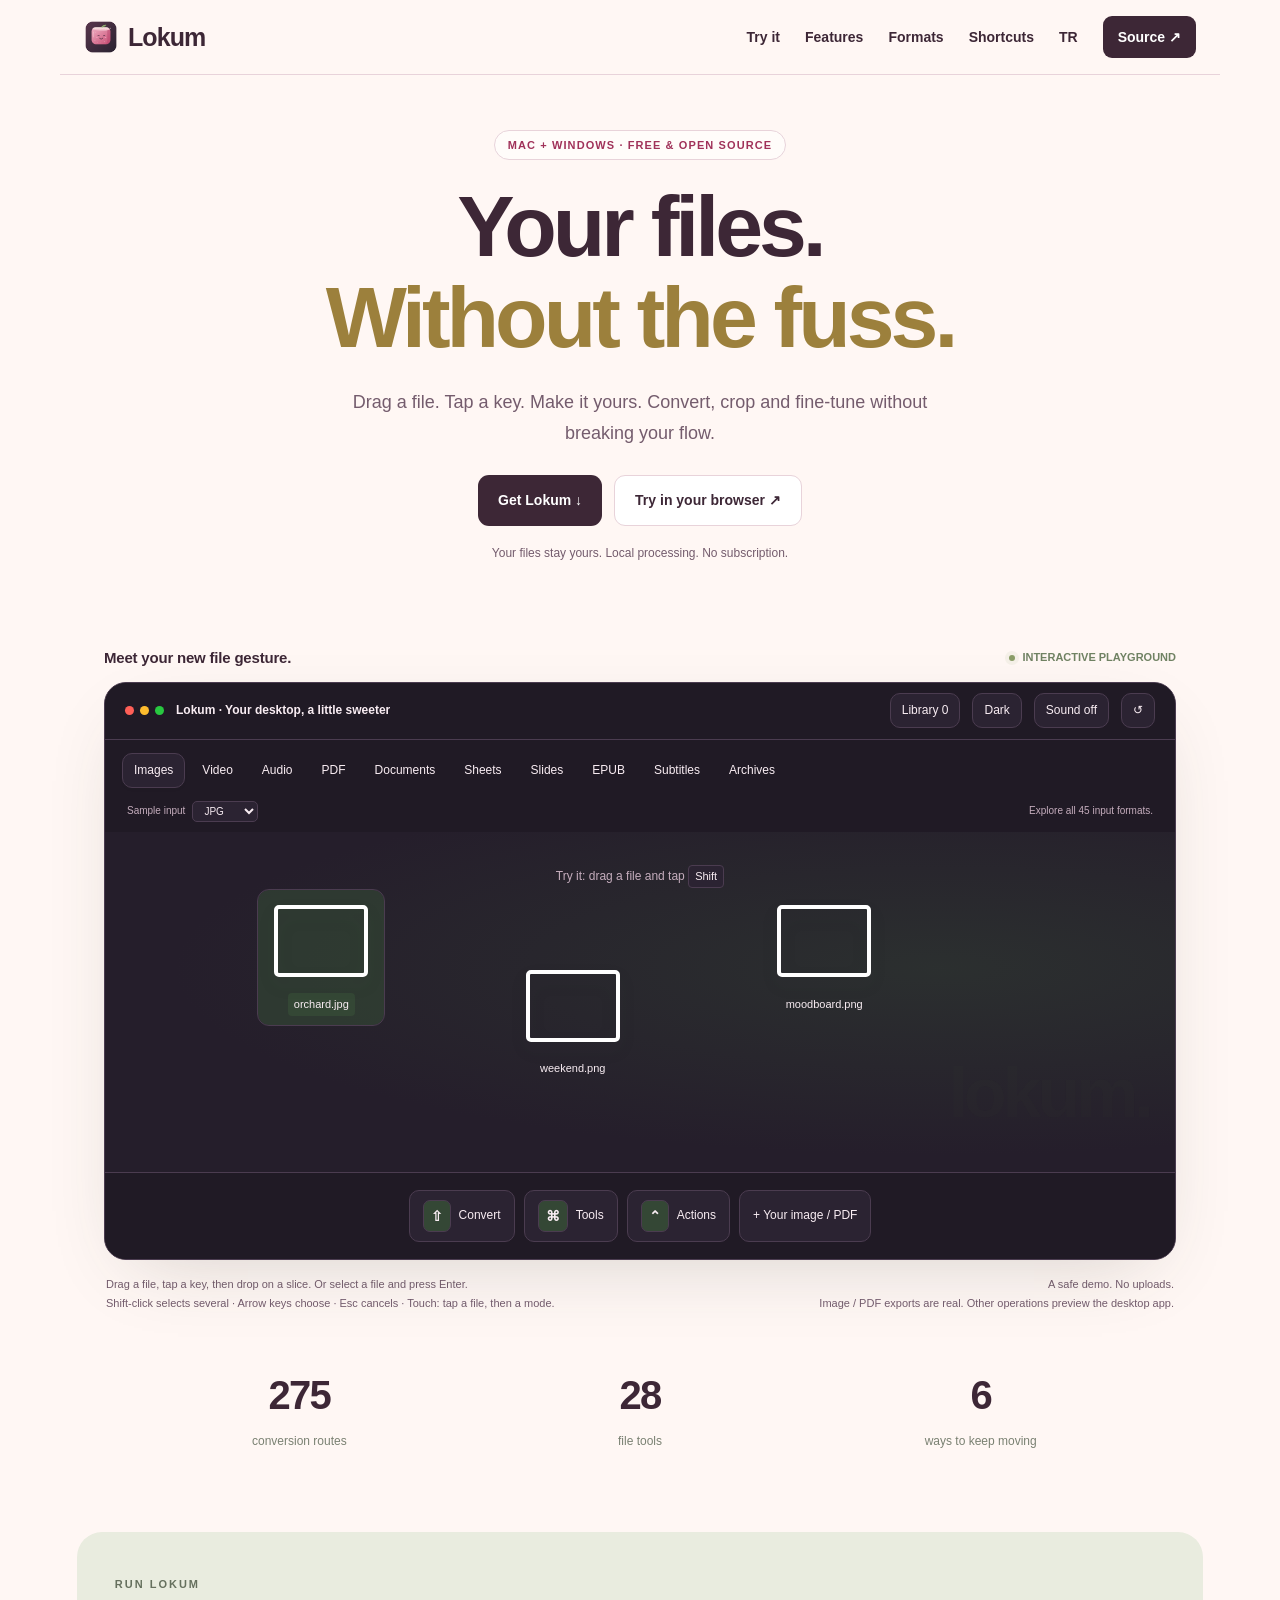
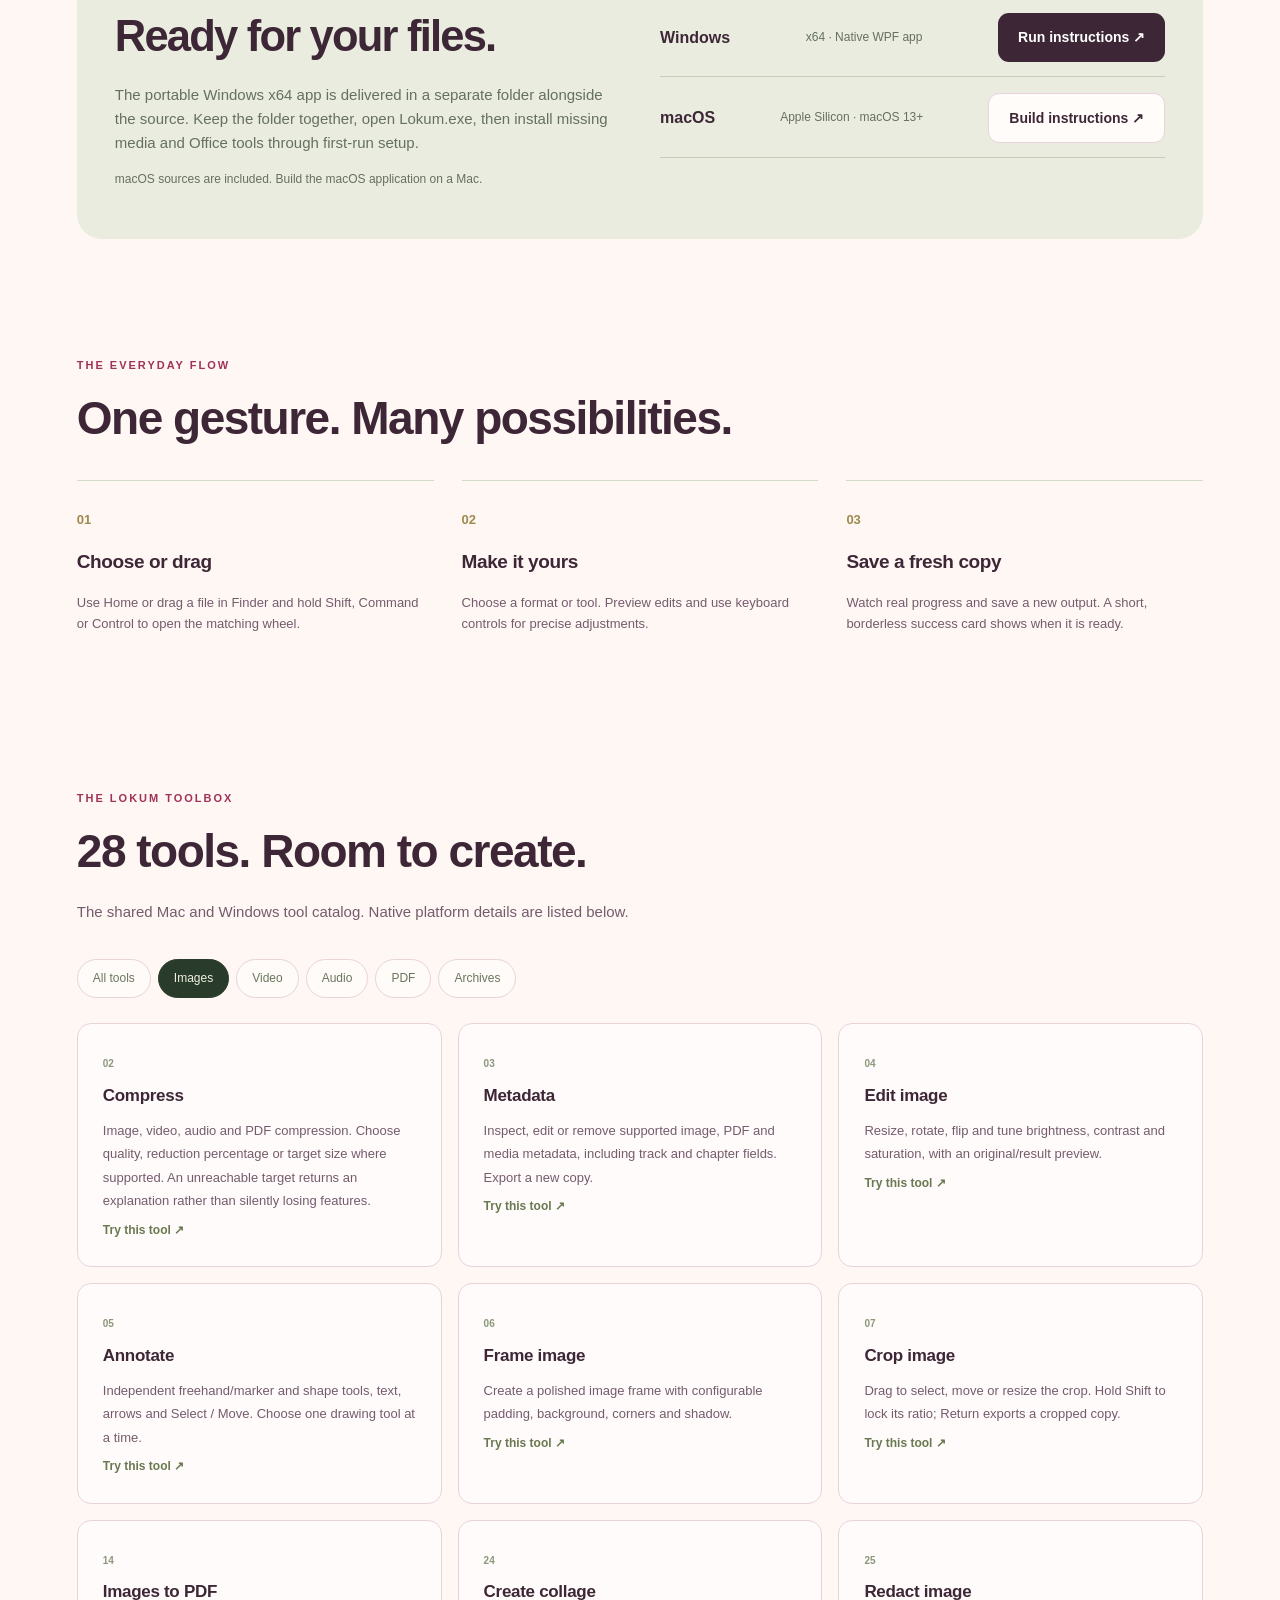
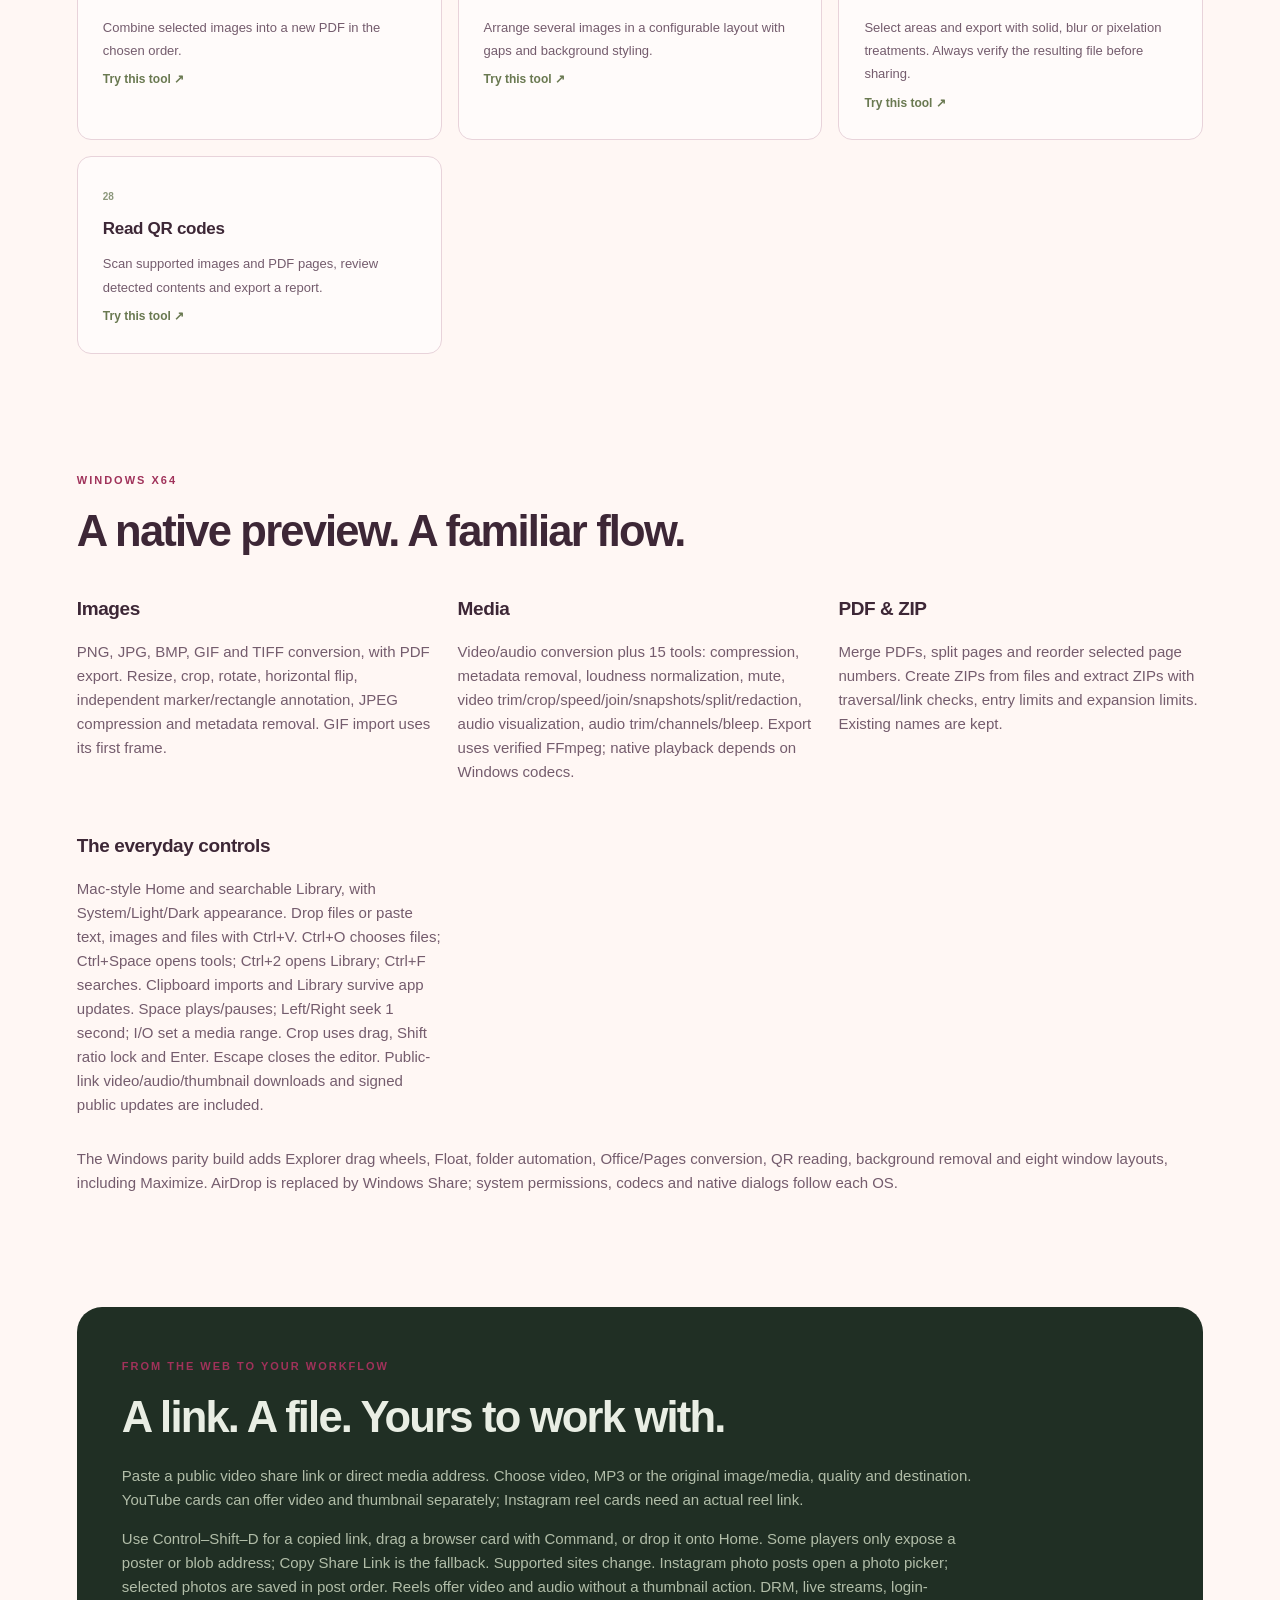
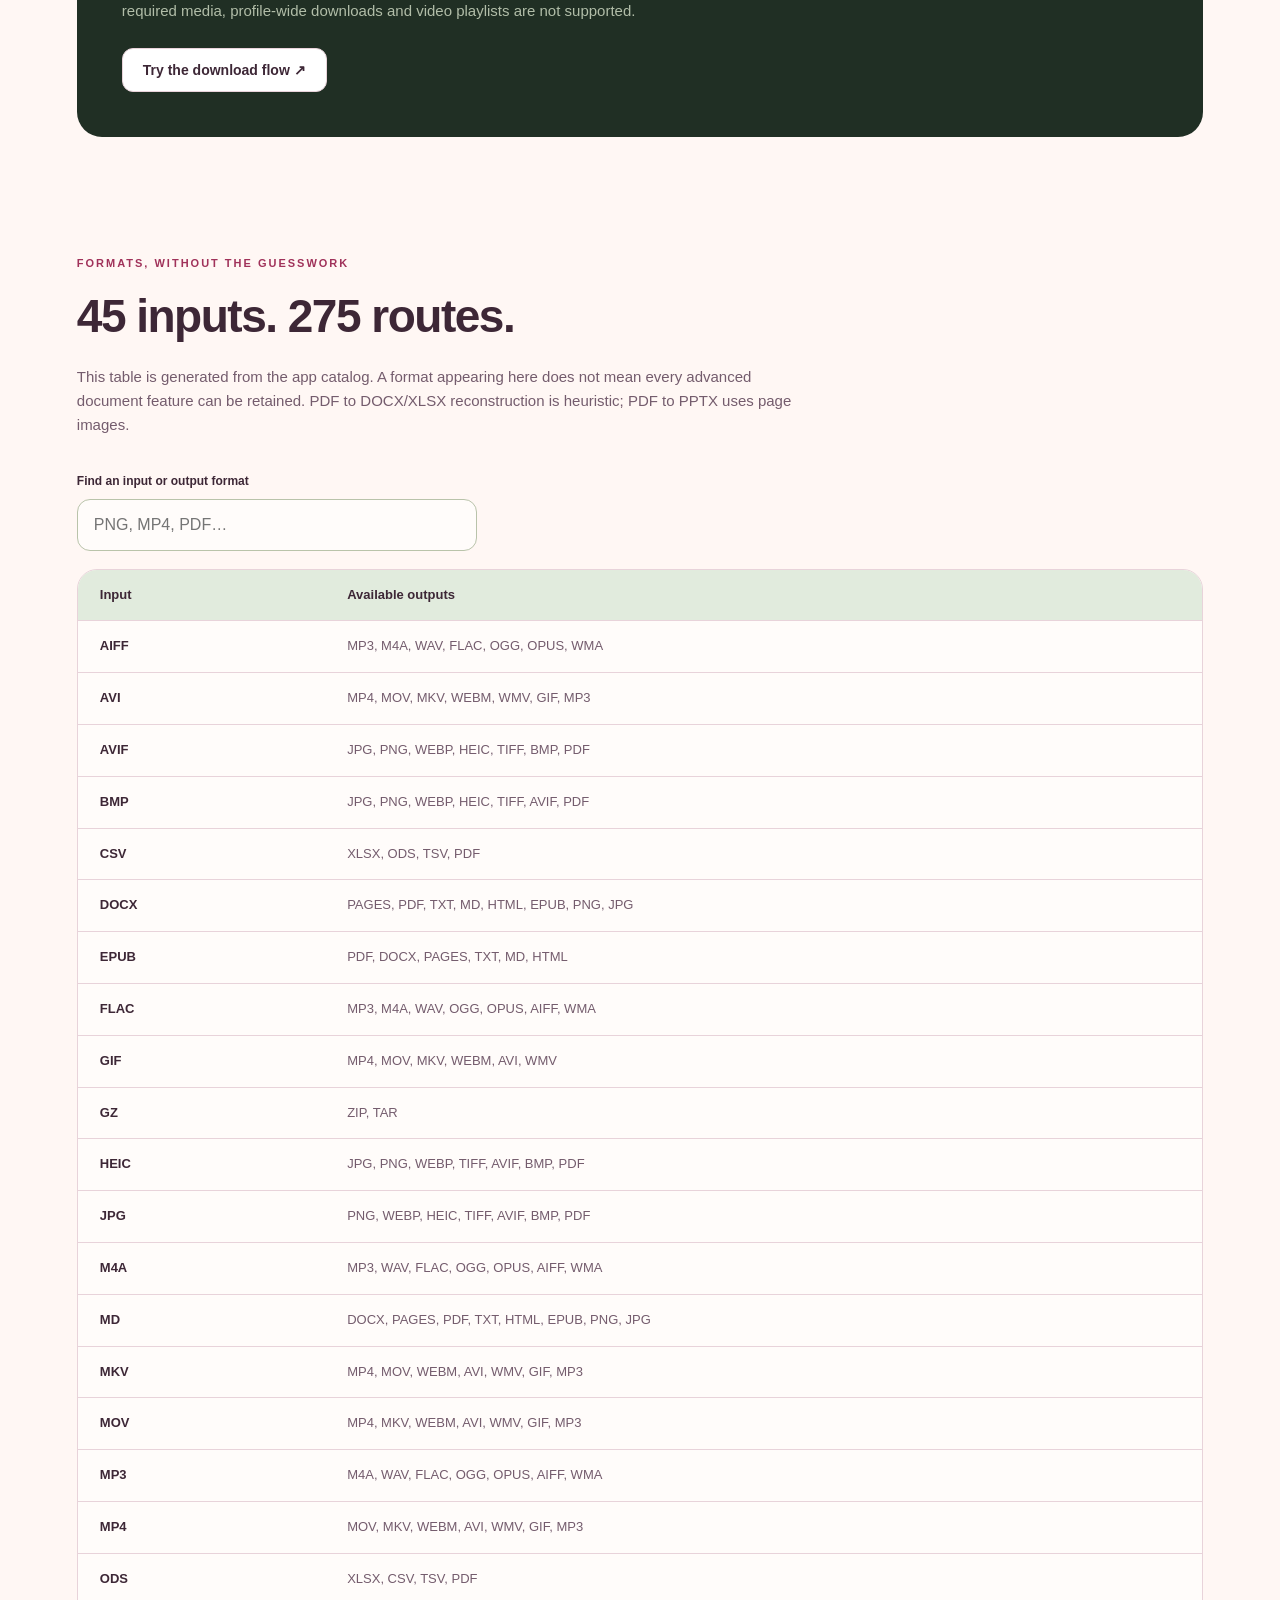
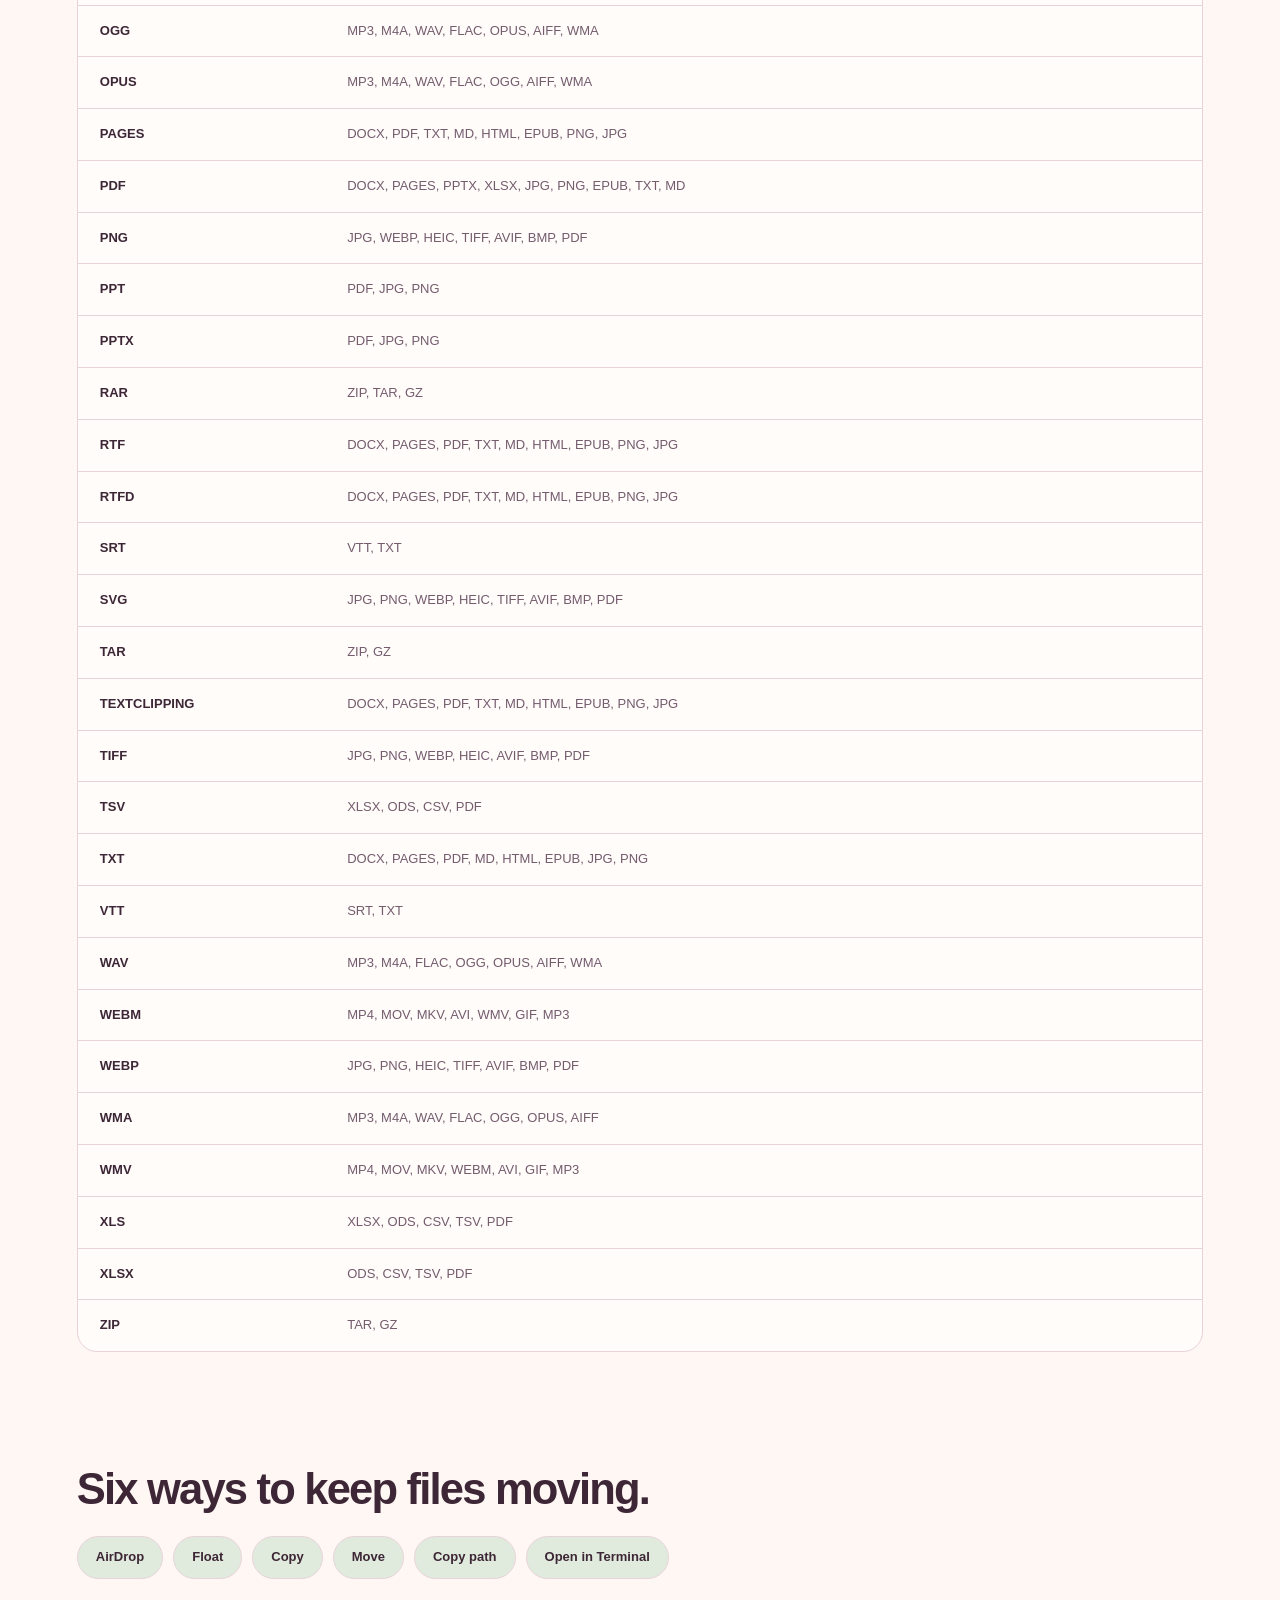
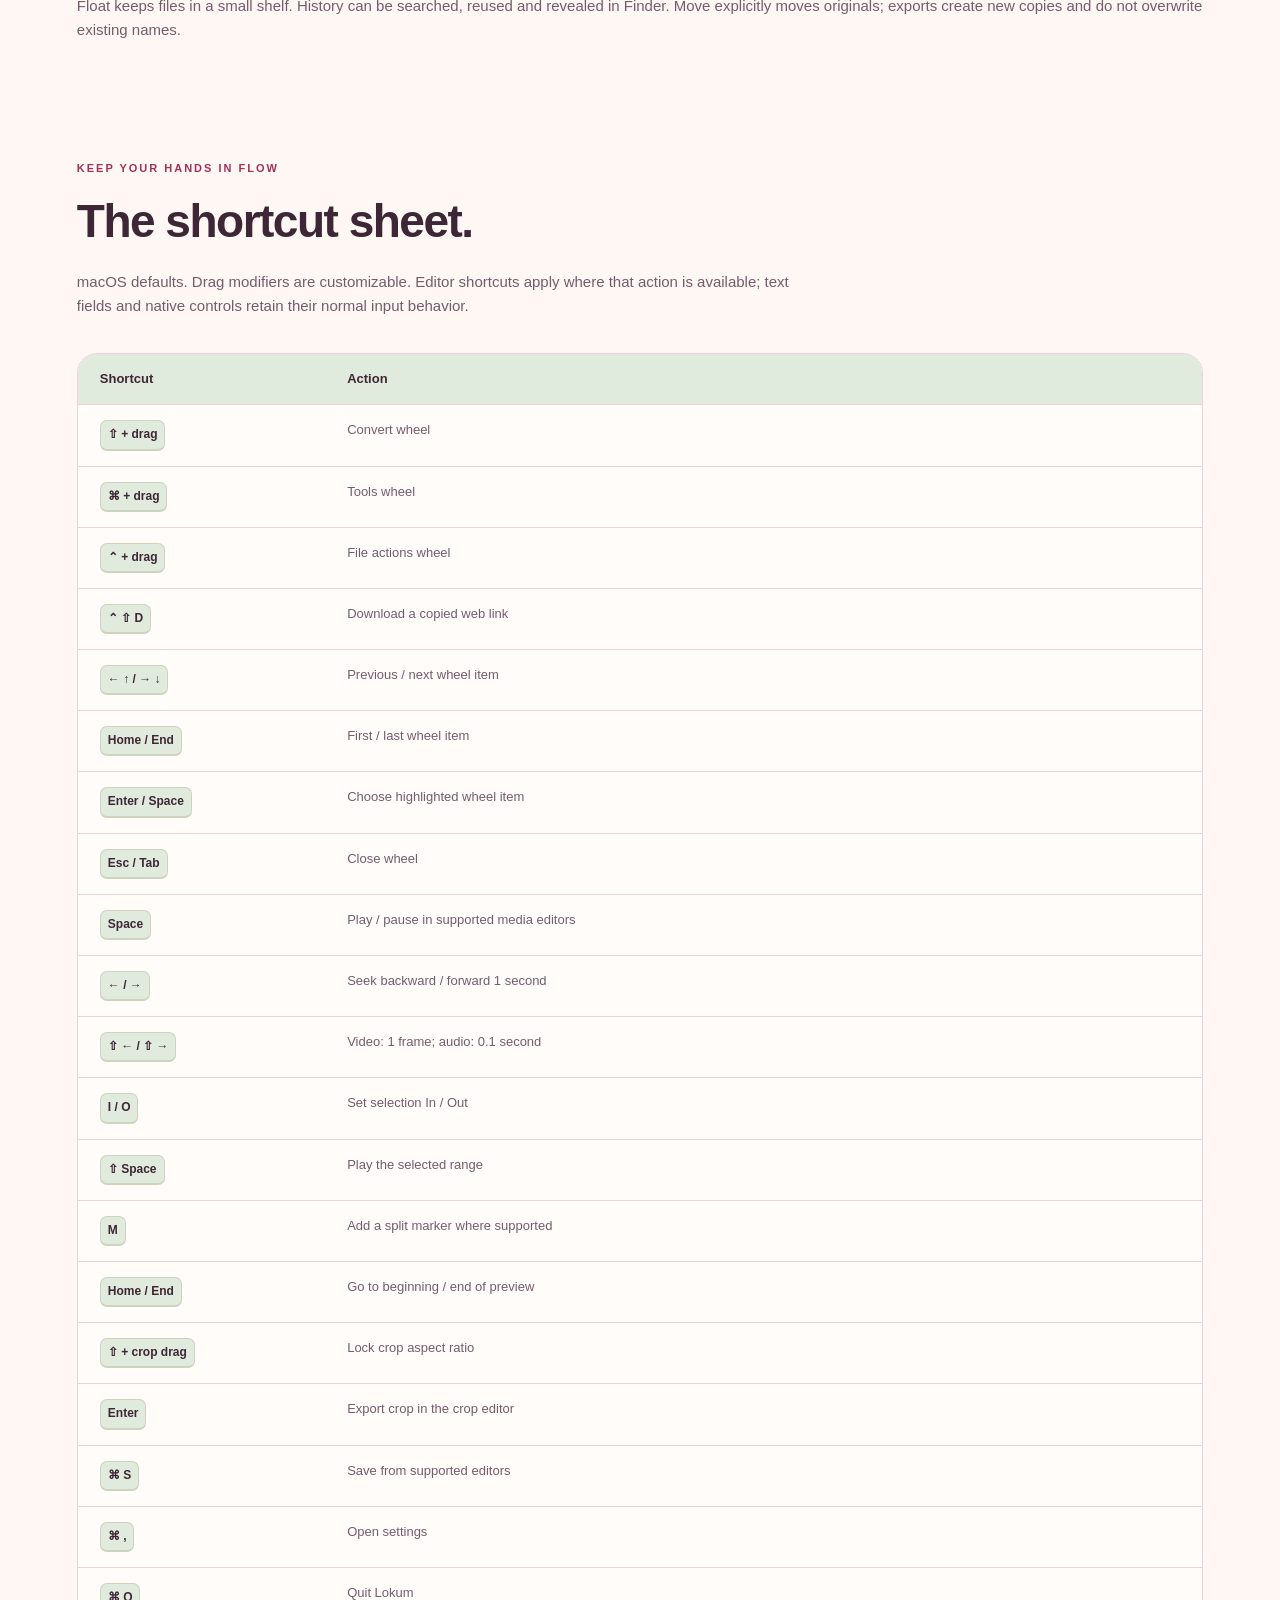
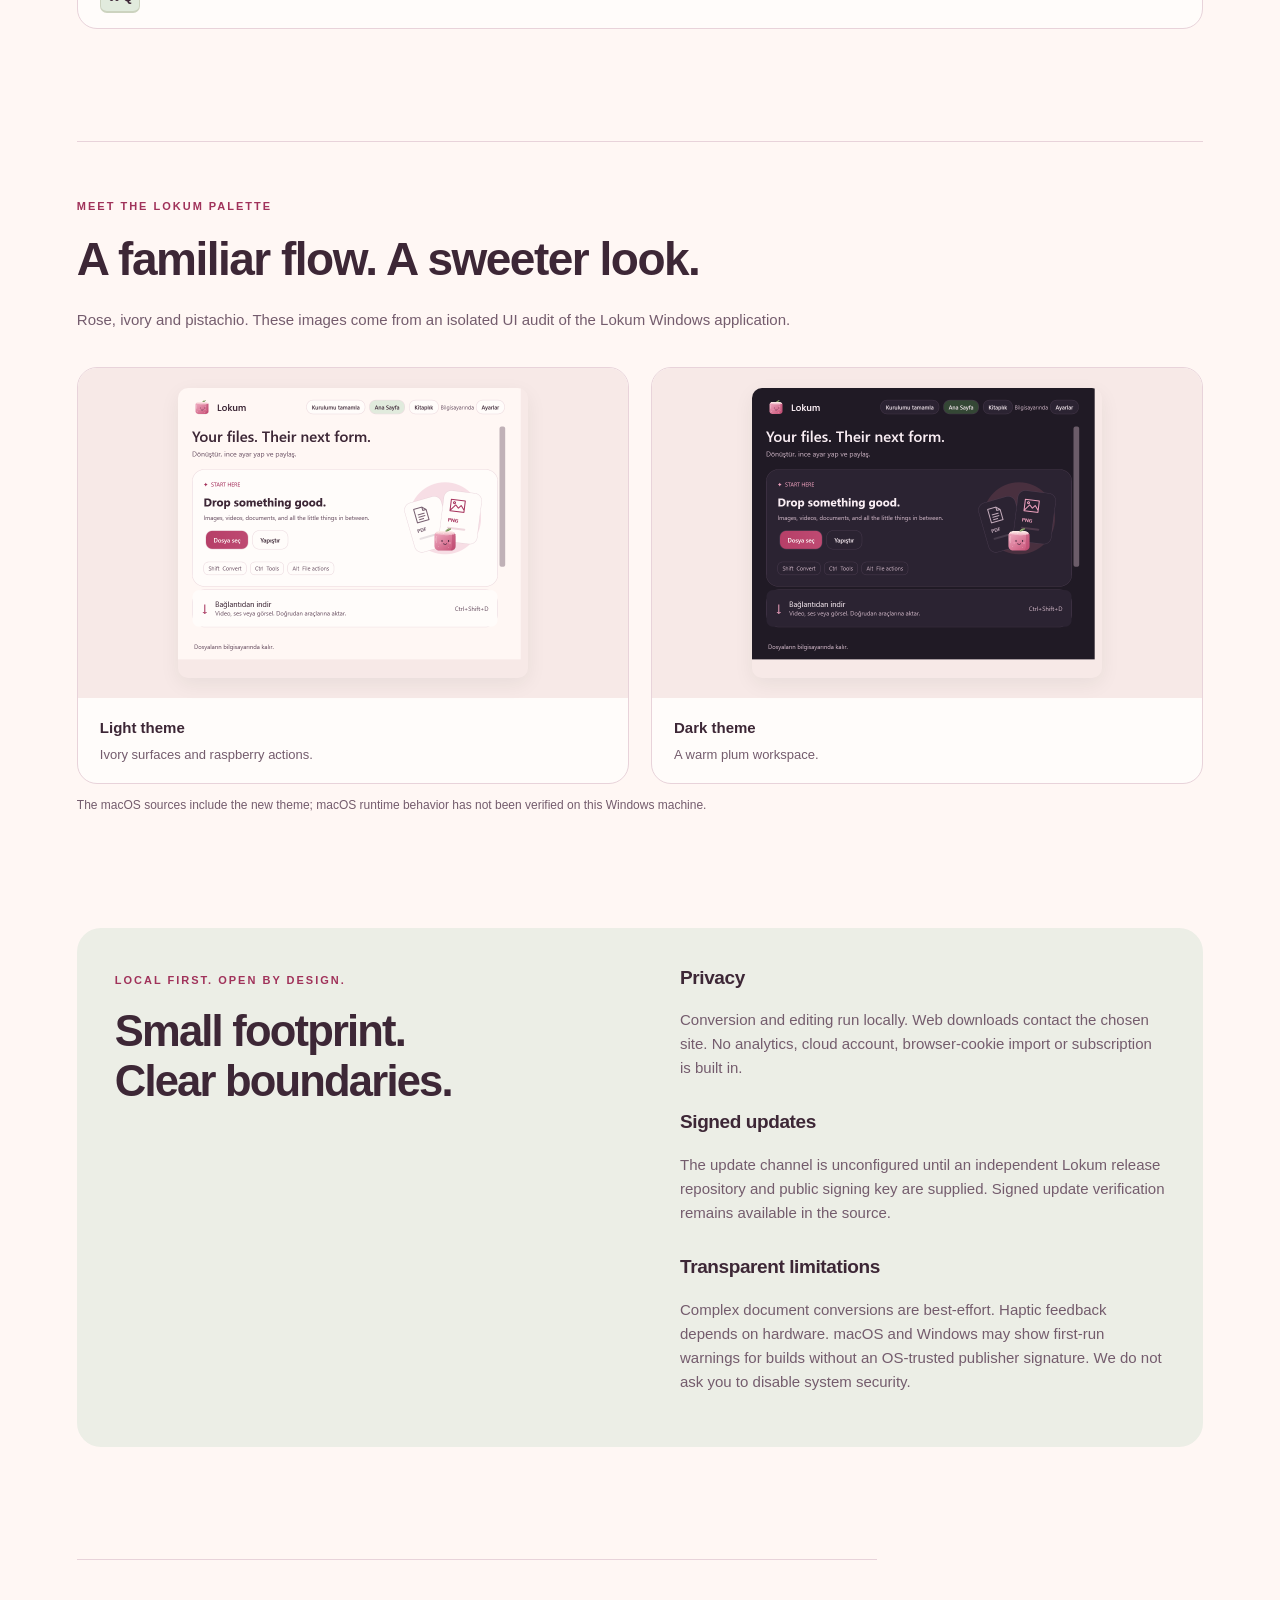
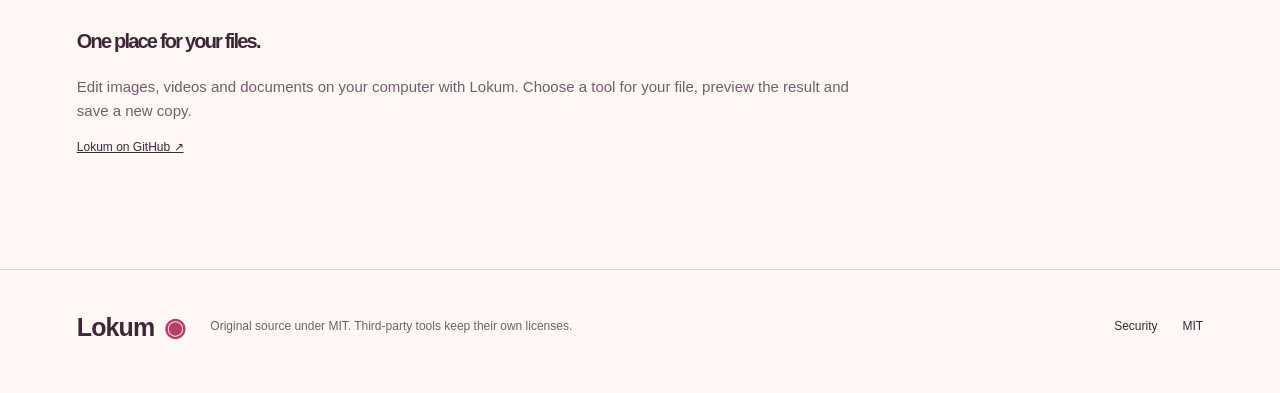
==== commit a355abd1: "Exercise processed native video results and preserve clipboard boundaries" ====
--- a/docs/index.html
+++ b/docs/index.html
@@ -2,15 +2,15 @@
 <html lang="en"><head><meta charset="utf-8"><meta name="viewport" content="width=device-width,initial-scale=1">
 <meta http-equiv="Content-Security-Policy" content="default-src 'none'; img-src 'self' blob: data:; media-src 'self' blob:; style-src 'self' 'unsafe-inline'; script-src 'self'; connect-src 'self' blob:; base-uri 'none'; form-action 'none'">
 <meta name="description" content="Lokum: open-source local file conversion, editing, web downloads and a playful drag wheel. All features, formats and keyboard shortcuts.">
-<title>Lokum — Your files, a little sweeter</title><link rel="icon" href="assets/lokum.png"><link rel="stylesheet" href="assets/site.css?v=912d60a913cf"><link rel="stylesheet" href="assets/playground.css?v=2457f29d35d4"><script src="assets/vendor/pdf-lib.min.js" defer></script><script src="assets/playground.js?v=2457f29d35d4" defer></script></head>
+<title>Lokum — Your files, a little sweeter</title><link rel="icon" href="assets/lokum.png"><link rel="stylesheet" href="assets/site.css?v=912d60a913cf"><link rel="stylesheet" href="assets/playground.css?v=abaf4b2eae69"><script src="assets/vendor/pdf-lib.min.js" defer></script><script src="assets/playground.js?v=abaf4b2eae69" defer></script></head>
 <body><a class="skip" href="#main">Skip to content</a><header><a class="brand" href="#"><img src="assets/lokum.png" alt="" width="42" height="42">Lokum</a><nav aria-label="Main navigation"><a href="#playground">Try it</a><a href="#features">Features</a><a href="#formats">Formats</a><a href="#shortcuts">Shortcuts</a><a href="tr/index.html">TR</a><a class="nav-github" href="../README.md">Source ↗</a></nav></header>
 <main id="main"><section class="hero"><span class="eyebrow">MAC + WINDOWS · FREE & OPEN SOURCE</span><h1>Your files.<br><em>Without the fuss.</em></h1><p class="intro">Drag a file. Tap a key. Make it yours. Convert, crop and fine-tune without breaking your flow.</p><div class="hero-actions"><a class="button primary" href="#download">Get Lokum ↓</a><a class="button secondary" href="#playground">Try in your browser ↗</a></div><p class="subtle">Your files stay yours. Local processing. No subscription.</p></section>
 <section id="playground" aria-label="Interactive Lokum demo"><div class="live-loading">Preparing your demo desktop…</div><noscript><p class="demo-noscript">Enable JavaScript to try the interactive playground. Screenshots and instructions are below.</p></noscript></section>
-<div class="demo-stats"><div><strong>275</strong><span>conversion routes</span></div><div><strong>27</strong><span>file tools</span></div><div><strong>6</strong><span>ways to keep moving</span></div></div>
+<div class="demo-stats"><div><strong>275</strong><span>conversion routes</span></div><div><strong>28</strong><span>file tools</span></div><div><strong>6</strong><span>ways to keep moving</span></div></div>
 
 <section class="status" id="download"><div><span class="eyebrow">Run Lokum</span><h2>Ready for your files.</h2><p>The portable Windows x64 app is delivered in a separate folder alongside the source. Keep the folder together, open Lokum.exe, then install missing media and Office tools through first-run setup.</p><p class="subtle">macOS sources are included. Build the macOS application on a Mac.</p></div><div class="platforms"><div><strong>Windows</strong><span>x64 · Native WPF app</span><a class="button primary" href="../README.md#çalıştırma">Run instructions ↗</a></div><div><strong>macOS</strong><span>Apple Silicon · macOS 13+</span><a class="button secondary" href="../README.md#kaynaktan-derleme">Build instructions ↗</a></div></div></section>
 <section class="flow"><div class="section-heading"><span class="eyebrow">The everyday flow</span><h2>One gesture. Many possibilities.</h2></div><div class="flow-grid"><article><b>01</b><h3>Choose or drag</h3><p>Use Home or drag a file in Finder and hold Shift, Command or Control to open the matching wheel.</p></article><article><b>02</b><h3>Make it yours</h3><p>Choose a format or tool. Preview edits and use keyboard controls for precise adjustments.</p></article><article><b>03</b><h3>Save a fresh copy</h3><p>Watch real progress and save a new output. A short, borderless success card shows when it is ready.</p></article></div></section>
-<section id="features"><div class="section-heading"><span class="eyebrow">The Lokum toolbox</span><h2>27 tools. Room to create.</h2><p>The shared Mac and Windows tool catalog. Native platform details are listed below.</p></div><div class="tool-grid"><article class="tool"><span class="tool-number">01</span><h3>Edit Background</h3><p>Select foreground areas, remove the background locally, and preview transparent, solid-color or image replacements.</p><button class="try-tool" data-try-tool="removeBackground">Try this tool ↗</button></article><article class="tool"><span class="tool-number">02</span><h3>Compress</h3><p>Image, video, audio and PDF compression. Choose quality, reduction percentage or target size where supported. An unreachable target returns an explanation rather than silently losing features.</p><button class="try-tool" data-try-tool="compress">Try this tool ↗</button></article><article class="tool"><span class="tool-number">03</span><h3>Metadata</h3><p>Inspect, edit or remove supported image, PDF and media metadata, including track and chapter fields. Export a new copy.</p><button class="try-tool" data-try-tool="removeMetadata">Try this tool ↗</button></article><article class="tool"><span class="tool-number">04</span><h3>Edit image</h3><p>Resize, rotate, flip and tune brightness, contrast and saturation, with an original/result preview.</p><button class="try-tool" data-try-tool="editImage">Try this tool ↗</button></article><article class="tool"><span class="tool-number">05</span><h3>Annotate</h3><p>Independent freehand/marker and shape tools, text, arrows and Select / Move. Choose one drawing tool at a time.</p><button class="try-tool" data-try-tool="annotateImage">Try this tool ↗</button></article><article class="tool"><span class="tool-number">06</span><h3>Frame image</h3><p>Create a polished image frame with configurable padding, background, corners and shadow.</p><button class="try-tool" data-try-tool="frameImage">Try this tool ↗</button></article><article class="tool"><span class="tool-number">07</span><h3>Crop image</h3><p>Drag to select, move or resize the crop. Hold Shift to lock its ratio; Return exports a cropped copy.</p><button class="try-tool" data-try-tool="cropImage">Try this tool ↗</button></article><article class="tool"><span class="tool-number">08</span><h3>Normalize audio</h3><p>Analyze loudness, then export with integrated-loudness, loudness-range and true-peak targets.</p><button class="try-tool" data-try-tool="normalizeAudio">Try this tool ↗</button></article><article class="tool"><span class="tool-number">09</span><h3>Remove audio</h3><p>Create a silent video copy while keeping the video stream.</p><button class="try-tool" data-try-tool="muteVideo">Try this tool ↗</button></article><article class="tool"><span class="tool-number">10</span><h3>Trim video</h3><p>Preview, drag In/Out handles, move the selection and export its range. Keyboard playback, seeking and I/O marks help refine cuts.</p><button class="try-tool" data-try-tool="trimVideo">Try this tool ↗</button></article><article class="tool"><span class="tool-number">11</span><h3>Split PDF</h3><p>Split selected pages into individual files or groups. Specify page ranges and pages per file.</p><button class="try-tool" data-try-tool="splitPDF">Try this tool ↗</button></article><article class="tool"><span class="tool-number">12</span><h3>Organize PDF</h3><p>Reorder, remove and rotate pages. Optional uniform-width output is limited when document features cannot be safely preserved.</p><button class="try-tool" data-try-tool="organizePDF">Try this tool ↗</button></article><article class="tool"><span class="tool-number">13</span><h3>Extract archives</h3><p>Extract ZIP, TAR, GZIP and RAR into a new folder. Path and link validation keeps entries inside that folder.</p><button class="try-tool" data-try-tool="extractArchive">Try this tool ↗</button></article><article class="tool"><span class="tool-number">14</span><h3>Images to PDF</h3><p>Combine selected images into a new PDF in the chosen order.</p><button class="try-tool" data-try-tool="createPDF">Try this tool ↗</button></article><article class="tool"><span class="tool-number">15</span><h3>Merge PDFs</h3><p>Combine several PDFs while preserving supported page content and navigation. Originals remain unchanged.</p><button class="try-tool" data-try-tool="mergePDF">Try this tool ↗</button></article><article class="tool"><span class="tool-number">16</span><h3>Crop video</h3><p>Select a region directly on the video preview. Drag, resize, use Shift ratio lock and Return to export.</p><button class="try-tool" data-try-tool="cropVideo">Try this tool ↗</button></article><article class="tool"><span class="tool-number">17</span><h3>Change speed</h3><p>Change video speed with matching audio tempo and preview controls.</p><button class="try-tool" data-try-tool="changeVideoSpeed">Try this tool ↗</button></article><article class="tool"><span class="tool-number">18</span><h3>Join videos</h3><p>Join multiple clips in order, adapting geometry, frame rate and audio layout to a consistent output.</p><button class="try-tool" data-try-tool="joinVideos">Try this tool ↗</button></article><article class="tool"><span class="tool-number">19</span><h3>Video snapshots</h3><p>Choose timestamps and save still frames as new PNG files.</p><button class="try-tool" data-try-tool="videoSnapshots">Try this tool ↗</button></article><article class="tool"><span class="tool-number">20</span><h3>Split video</h3><p>Split at markers, equal clip counts or intervals. Remove unwanted segments; save separately or join retained clips.</p><button class="try-tool" data-try-tool="splitVideo">Try this tool ↗</button></article><article class="tool"><span class="tool-number">21</span><h3>Audio to video</h3><p>Create a waveform, spectrum, frequency-bar or still-image video from an audio file.</p><button class="try-tool" data-try-tool="audioToVideo">Try this tool ↗</button></article><article class="tool"><span class="tool-number">22</span><h3>Trim audio</h3><p>Waveform preview, In/Out handles and selected-range playback. Optional silence trimming and keyboard seeking.</p><button class="try-tool" data-try-tool="trimAudio">Try this tool ↗</button></article><article class="tool"><span class="tool-number">23</span><h3>Audio channels</h3><p>Convert mono/stereo and set left/right levels, with channel previews.</p><button class="try-tool" data-try-tool="audioChannels">Try this tool ↗</button></article><article class="tool"><span class="tool-number">24</span><h3>Create collage</h3><p>Arrange several images in a configurable layout with gaps and background styling.</p><button class="try-tool" data-try-tool="createCollage">Try this tool ↗</button></article><article class="tool"><span class="tool-number">25</span><h3>Redact image</h3><p>Select areas and export with solid, blur or pixelation treatments. Always verify the resulting file before sharing.</p><button class="try-tool" data-try-tool="redactImage">Try this tool ↗</button></article><article class="tool"><span class="tool-number">26</span><h3>Redact video</h3><p>Define rectangular regions and time ranges for solid, blur or pixelated redaction.</p><button class="try-tool" data-try-tool="redactVideo">Try this tool ↗</button></article><article class="tool"><span class="tool-number">27</span><h3>Redact audio</h3><p>Choose intervals to replace with a bleep or silence; preserve the rest of the audio.</p><button class="try-tool" data-try-tool="redactAudio">Try this tool ↗</button></article><article class="tool"><span class="tool-number">28</span><h3>Read QR codes</h3><p>Scan supported images and PDF pages, review detected contents and export a report.</p><button class="try-tool" data-try-tool="readQRCode">Try this tool ↗</button></article></div></section>
+<section id="features"><div class="section-heading"><span class="eyebrow">The Lokum toolbox</span><h2>28 tools. Room to create.</h2><p>The shared Mac and Windows tool catalog. Native platform details are listed below.</p></div><div class="tool-grid"><article class="tool"><span class="tool-number">01</span><h3>Edit Background</h3><p>Select foreground areas, remove the background locally, and preview transparent, solid-color or image replacements.</p><button class="try-tool" data-try-tool="removeBackground">Try this tool ↗</button></article><article class="tool"><span class="tool-number">02</span><h3>Compress</h3><p>Image, video, audio and PDF compression. Choose quality, reduction percentage or target size where supported. An unreachable target returns an explanation rather than silently losing features.</p><button class="try-tool" data-try-tool="compress">Try this tool ↗</button></article><article class="tool"><span class="tool-number">03</span><h3>Metadata</h3><p>Inspect, edit or remove supported image, PDF and media metadata, including track and chapter fields. Export a new copy.</p><button class="try-tool" data-try-tool="removeMetadata">Try this tool ↗</button></article><article class="tool"><span class="tool-number">04</span><h3>Edit image</h3><p>Resize, rotate, flip and tune brightness, contrast and saturation, with an original/result preview.</p><button class="try-tool" data-try-tool="editImage">Try this tool ↗</button></article><article class="tool"><span class="tool-number">05</span><h3>Annotate</h3><p>Independent freehand/marker and shape tools, text, arrows and Select / Move. Choose one drawing tool at a time.</p><button class="try-tool" data-try-tool="annotateImage">Try this tool ↗</button></article><article class="tool"><span class="tool-number">06</span><h3>Frame image</h3><p>Create a polished image frame with configurable padding, background, corners and shadow.</p><button class="try-tool" data-try-tool="frameImage">Try this tool ↗</button></article><article class="tool"><span class="tool-number">07</span><h3>Crop image</h3><p>Drag to select, move or resize the crop. Hold Shift to lock its ratio; Return exports a cropped copy.</p><button class="try-tool" data-try-tool="cropImage">Try this tool ↗</button></article><article class="tool"><span class="tool-number">08</span><h3>Normalize audio</h3><p>Analyze loudness, then export with integrated-loudness, loudness-range and true-peak targets.</p><button class="try-tool" data-try-tool="normalizeAudio">Try this tool ↗</button></article><article class="tool"><span class="tool-number">09</span><h3>Remove audio</h3><p>Create a silent video copy while keeping the video stream.</p><button class="try-tool" data-try-tool="muteVideo">Try this tool ↗</button></article><article class="tool"><span class="tool-number">10</span><h3>Trim video</h3><p>Preview, drag In/Out handles, move the selection and export its range. Keyboard playback, seeking and I/O marks help refine cuts.</p><button class="try-tool" data-try-tool="trimVideo">Try this tool ↗</button></article><article class="tool"><span class="tool-number">11</span><h3>Split PDF</h3><p>Split selected pages into individual files or groups. Specify page ranges and pages per file.</p><button class="try-tool" data-try-tool="splitPDF">Try this tool ↗</button></article><article class="tool"><span class="tool-number">12</span><h3>Organize PDF</h3><p>Reorder, remove and rotate pages. Optional uniform-width output is limited when document features cannot be safely preserved.</p><button class="try-tool" data-try-tool="organizePDF">Try this tool ↗</button></article><article class="tool"><span class="tool-number">13</span><h3>Extract archives</h3><p>Extract ZIP, TAR, GZIP and RAR into a new folder. Path and link validation keeps entries inside that folder.</p><button class="try-tool" data-try-tool="extractArchive">Try this tool ↗</button></article><article class="tool"><span class="tool-number">14</span><h3>Images to PDF</h3><p>Combine selected images into a new PDF in the chosen order.</p><button class="try-tool" data-try-tool="createPDF">Try this tool ↗</button></article><article class="tool"><span class="tool-number">15</span><h3>Merge PDFs</h3><p>Combine several PDFs while preserving supported page content and navigation. Originals remain unchanged.</p><button class="try-tool" data-try-tool="mergePDF">Try this tool ↗</button></article><article class="tool"><span class="tool-number">16</span><h3>Crop video</h3><p>Select a region directly on the video preview. Drag, resize, use Shift ratio lock and Return to export.</p><button class="try-tool" data-try-tool="cropVideo">Try this tool ↗</button></article><article class="tool"><span class="tool-number">17</span><h3>Change speed</h3><p>Change video speed with matching audio tempo and preview controls.</p><button class="try-tool" data-try-tool="changeVideoSpeed">Try this tool ↗</button></article><article class="tool"><span class="tool-number">18</span><h3>Join videos</h3><p>Join multiple clips in order, adapting geometry, frame rate and audio layout to a consistent output.</p><button class="try-tool" data-try-tool="joinVideos">Try this tool ↗</button></article><article class="tool"><span class="tool-number">19</span><h3>Video snapshots</h3><p>Choose timestamps and save still frames as new PNG files.</p><button class="try-tool" data-try-tool="videoSnapshots">Try this tool ↗</button></article><article class="tool"><span class="tool-number">20</span><h3>Split video</h3><p>Split at markers, equal clip counts or intervals. Remove unwanted segments; save separately or join retained clips.</p><button class="try-tool" data-try-tool="splitVideo">Try this tool ↗</button></article><article class="tool"><span class="tool-number">21</span><h3>Audio to video</h3><p>Create a waveform, spectrum, frequency-bar or still-image video from an audio file.</p><button class="try-tool" data-try-tool="audioToVideo">Try this tool ↗</button></article><article class="tool"><span class="tool-number">22</span><h3>Trim audio</h3><p>Waveform preview, In/Out handles and selected-range playback. Optional silence trimming and keyboard seeking.</p><button class="try-tool" data-try-tool="trimAudio">Try this tool ↗</button></article><article class="tool"><span class="tool-number">23</span><h3>Audio channels</h3><p>Convert mono/stereo and set left/right levels, with channel previews.</p><button class="try-tool" data-try-tool="audioChannels">Try this tool ↗</button></article><article class="tool"><span class="tool-number">24</span><h3>Create collage</h3><p>Arrange several images in a configurable layout with gaps and background styling.</p><button class="try-tool" data-try-tool="createCollage">Try this tool ↗</button></article><article class="tool"><span class="tool-number">25</span><h3>Redact image</h3><p>Select areas and export with solid, blur or pixelation treatments. Always verify the resulting file before sharing.</p><button class="try-tool" data-try-tool="redactImage">Try this tool ↗</button></article><article class="tool"><span class="tool-number">26</span><h3>Redact video</h3><p>Define rectangular regions and time ranges for solid, blur or pixelated redaction.</p><button class="try-tool" data-try-tool="redactVideo">Try this tool ↗</button></article><article class="tool"><span class="tool-number">27</span><h3>Redact audio</h3><p>Choose intervals to replace with a bleep or silence; preserve the rest of the audio.</p><button class="try-tool" data-try-tool="redactAudio">Try this tool ↗</button></article><article class="tool"><span class="tool-number">28</span><h3>Read QR codes</h3><p>Scan supported images and PDF pages, review detected contents and export a report.</p><button class="try-tool" data-try-tool="readQRCode">Try this tool ↗</button></article></div></section>
 <section id="windows" class="actions"><span class="eyebrow">Windows x64</span><h2>A native preview. A familiar flow.</h2><div class="tool-grid"><article><h3>Images</h3><p>PNG, JPG, BMP, GIF and TIFF conversion, with PDF export. Resize, crop, rotate, horizontal flip, independent marker/rectangle annotation, JPEG compression and metadata removal. GIF import uses its first frame.</p></article><article><h3>Media</h3><p>Video/audio conversion plus 15 tools: compression, metadata removal, loudness normalization, mute, video trim/crop/speed/join/snapshots/split/redaction, audio visualization, audio trim/channels/bleep. Export uses verified FFmpeg; native playback depends on Windows codecs.</p></article><article><h3>PDF & ZIP</h3><p>Merge PDFs, split pages and reorder selected page numbers. Create ZIPs from files and extract ZIPs with traversal/link checks, entry limits and expansion limits. Existing names are kept.</p></article><article><h3>The everyday controls</h3><p>Mac-style Home and searchable Library, with System/Light/Dark appearance. Drop files or paste text, images and files with Ctrl+V. Ctrl+O chooses files; Ctrl+Space opens tools; Ctrl+2 opens Library; Ctrl+F searches. Clipboard imports and Library survive app updates. Space plays/pauses; Left/Right seek 1 second; I/O set a media range. Crop uses drag, Shift ratio lock and Enter. Escape closes the editor. Public-link video/audio/thumbnail downloads and signed public updates are included.</p></article></div><p>The Windows parity build adds Explorer drag wheels, Float, folder automation, Office/Pages conversion, QR reading, background removal and eight window layouts, including Maximize. AirDrop is replaced by Windows Share; system permissions, codecs and native dialogs follow each OS.</p></section>
 <section class="web-feature"><span class="eyebrow">From the web to your workflow</span><h2>A link. A file. Yours to work with.</h2><p>Paste a public video share link or direct media address. Choose video, MP3 or the original image/media, quality and destination. YouTube cards can offer video and thumbnail separately; Instagram reel cards need an actual reel link.</p><p>Use Control–Shift–D for a copied link, drag a browser card with Command, or drop it onto Home. Some players only expose a poster or blob address; Copy Share Link is the fallback. Supported sites change. Instagram photo posts open a photo picker; selected photos are saved in post order. Reels offer video and audio without a thumbnail action. DRM, live streams, login-required media, profile-wide downloads and video playlists are not supported.</p><button id="try-download" class="button secondary">Try the download flow ↗</button></section>
 <section id="formats"><div class="section-heading"><span class="eyebrow">Formats, without the guesswork</span><h2>45 inputs. 275 routes.</h2><p>This table is generated from the app catalog. A format appearing here does not mean every advanced document feature can be retained. PDF to DOCX/XLSX reconstruction is heuristic; PDF to PPTX uses page images.</p></div><label class="search-label" for="format-search">Find an input or output format</label><input id="format-search" type="search" placeholder="PNG, MP4, PDF…" autocomplete="off"><div class="table-wrap"><table id="format-table"><thead><tr><th>Input</th><th>Available outputs</th></tr></thead><tbody><tr><th scope="row">AIFF</th><td>MP3, M4A, WAV, FLAC, OGG, OPUS, WMA</td></tr><tr><th scope="row">AVI</th><td>MP4, MOV, MKV, WEBM, WMV, GIF, MP3</td></tr><tr><th scope="row">AVIF</th><td>JPG, PNG, WEBP, HEIC, TIFF, BMP, PDF</td></tr><tr><th scope="row">BMP</th><td>JPG, PNG, WEBP, HEIC, TIFF, AVIF, PDF</td></tr><tr><th scope="row">CSV</th><td>XLSX, ODS, TSV, PDF</td></tr><tr><th scope="row">DOCX</th><td>PAGES, PDF, TXT, MD, HTML, EPUB, PNG, JPG</td></tr><tr><th scope="row">EPUB</th><td>PDF, DOCX, PAGES, TXT, MD, HTML</td></tr><tr><th scope="row">FLAC</th><td>MP3, M4A, WAV, OGG, OPUS, AIFF, WMA</td></tr><tr><th scope="row">GIF</th><td>MP4, MOV, MKV, WEBM, AVI, WMV</td></tr><tr><th scope="row">GZ</th><td>ZIP, TAR</td></tr><tr><th scope="row">HEIC</th><td>JPG, PNG, WEBP, TIFF, AVIF, BMP, PDF</td></tr><tr><th scope="row">JPG</th><td>PNG, WEBP, HEIC, TIFF, AVIF, BMP, PDF</td></tr><tr><th scope="row">M4A</th><td>MP3, WAV, FLAC, OGG, OPUS, AIFF, WMA</td></tr><tr><th scope="row">MD</th><td>DOCX, PAGES, PDF, TXT, HTML, EPUB, PNG, JPG</td></tr><tr><th scope="row">MKV</th><td>MP4, MOV, WEBM, AVI, WMV, GIF, MP3</td></tr><tr><th scope="row">MOV</th><td>MP4, MKV, WEBM, AVI, WMV, GIF, MP3</td></tr><tr><th scope="row">MP3</th><td>M4A, WAV, FLAC, OGG, OPUS, AIFF, WMA</td></tr><tr><th scope="row">MP4</th><td>MOV, MKV, WEBM, AVI, WMV, GIF, MP3</td></tr><tr><th scope="row">ODS</th><td>XLSX, CSV, TSV, PDF</td></tr><tr><th scope="row">OGG</th><td>MP3, M4A, WAV, FLAC, OPUS, AIFF, WMA</td></tr><tr><th scope="row">OPUS</th><td>MP3, M4A, WAV, FLAC, OGG, AIFF, WMA</td></tr><tr><th scope="row">PAGES</th><td>DOCX, PDF, TXT, MD, HTML, EPUB, PNG, JPG</td></tr><tr><th scope="row">PDF</th><td>DOCX, PAGES, PPTX, XLSX, JPG, PNG, EPUB, TXT, MD</td></tr><tr><th scope="row">PNG</th><td>JPG, WEBP, HEIC, TIFF, AVIF, BMP, PDF</td></tr><tr><th scope="row">PPT</th><td>PDF, JPG, PNG</td></tr><tr><th scope="row">PPTX</th><td>PDF, JPG, PNG</td></tr><tr><th scope="row">RAR</th><td>ZIP, TAR, GZ</td></tr><tr><th scope="row">RTF</th><td>DOCX, PAGES, PDF, TXT, MD, HTML, EPUB, PNG, JPG</td></tr><tr><th scope="row">RTFD</th><td>DOCX, PAGES, PDF, TXT, MD, HTML, EPUB, PNG, JPG</td></tr><tr><th scope="row">SRT</th><td>VTT, TXT</td></tr><tr><th scope="row">SVG</th><td>JPG, PNG, WEBP, HEIC, TIFF, AVIF, BMP, PDF</td></tr><tr><th scope="row">TAR</th><td>ZIP, GZ</td></tr><tr><th scope="row">TEXTCLIPPING</th><td>DOCX, PAGES, PDF, TXT, MD, HTML, EPUB, PNG, JPG</td></tr><tr><th scope="row">TIFF</th><td>JPG, PNG, WEBP, HEIC, AVIF, BMP, PDF</td></tr><tr><th scope="row">TSV</th><td>XLSX, ODS, CSV, PDF</td></tr><tr><th scope="row">TXT</th><td>DOCX, PAGES, PDF, MD, HTML, EPUB, JPG, PNG</td></tr><tr><th scope="row">VTT</th><td>SRT, TXT</td></tr><tr><th scope="row">WAV</th><td>MP3, M4A, FLAC, OGG, OPUS, AIFF, WMA</td></tr><tr><th scope="row">WEBM</th><td>MP4, MOV, MKV, AVI, WMV, GIF, MP3</td></tr><tr><th scope="row">WEBP</th><td>JPG, PNG, HEIC, TIFF, AVIF, BMP, PDF</td></tr><tr><th scope="row">WMA</th><td>MP3, M4A, WAV, FLAC, OGG, OPUS, AIFF</td></tr><tr><th scope="row">WMV</th><td>MP4, MOV, MKV, WEBM, AVI, GIF, MP3</td></tr><tr><th scope="row">XLS</th><td>XLSX, ODS, CSV, TSV, PDF</td></tr><tr><th scope="row">XLSX</th><td>ODS, CSV, TSV, PDF</td></tr><tr><th scope="row">ZIP</th><td>TAR, GZ</td></tr></tbody></table></div></section>
